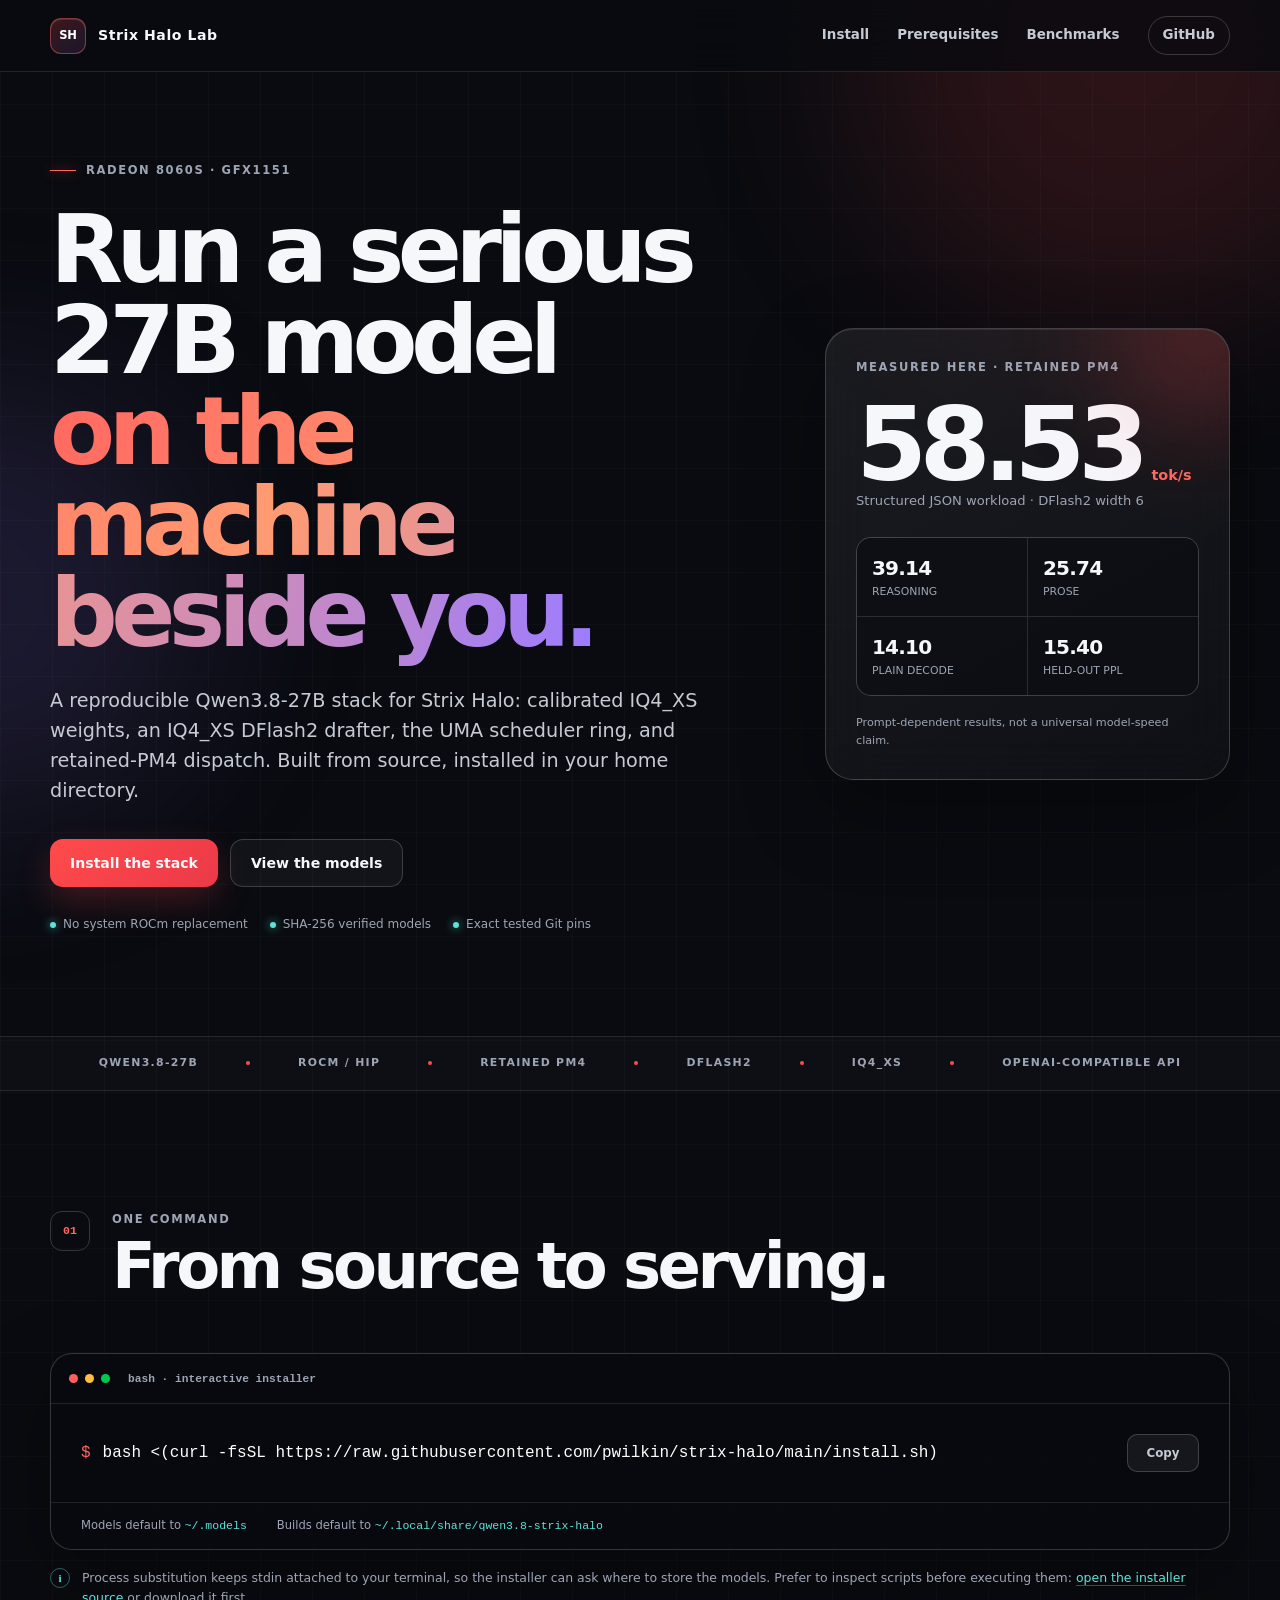
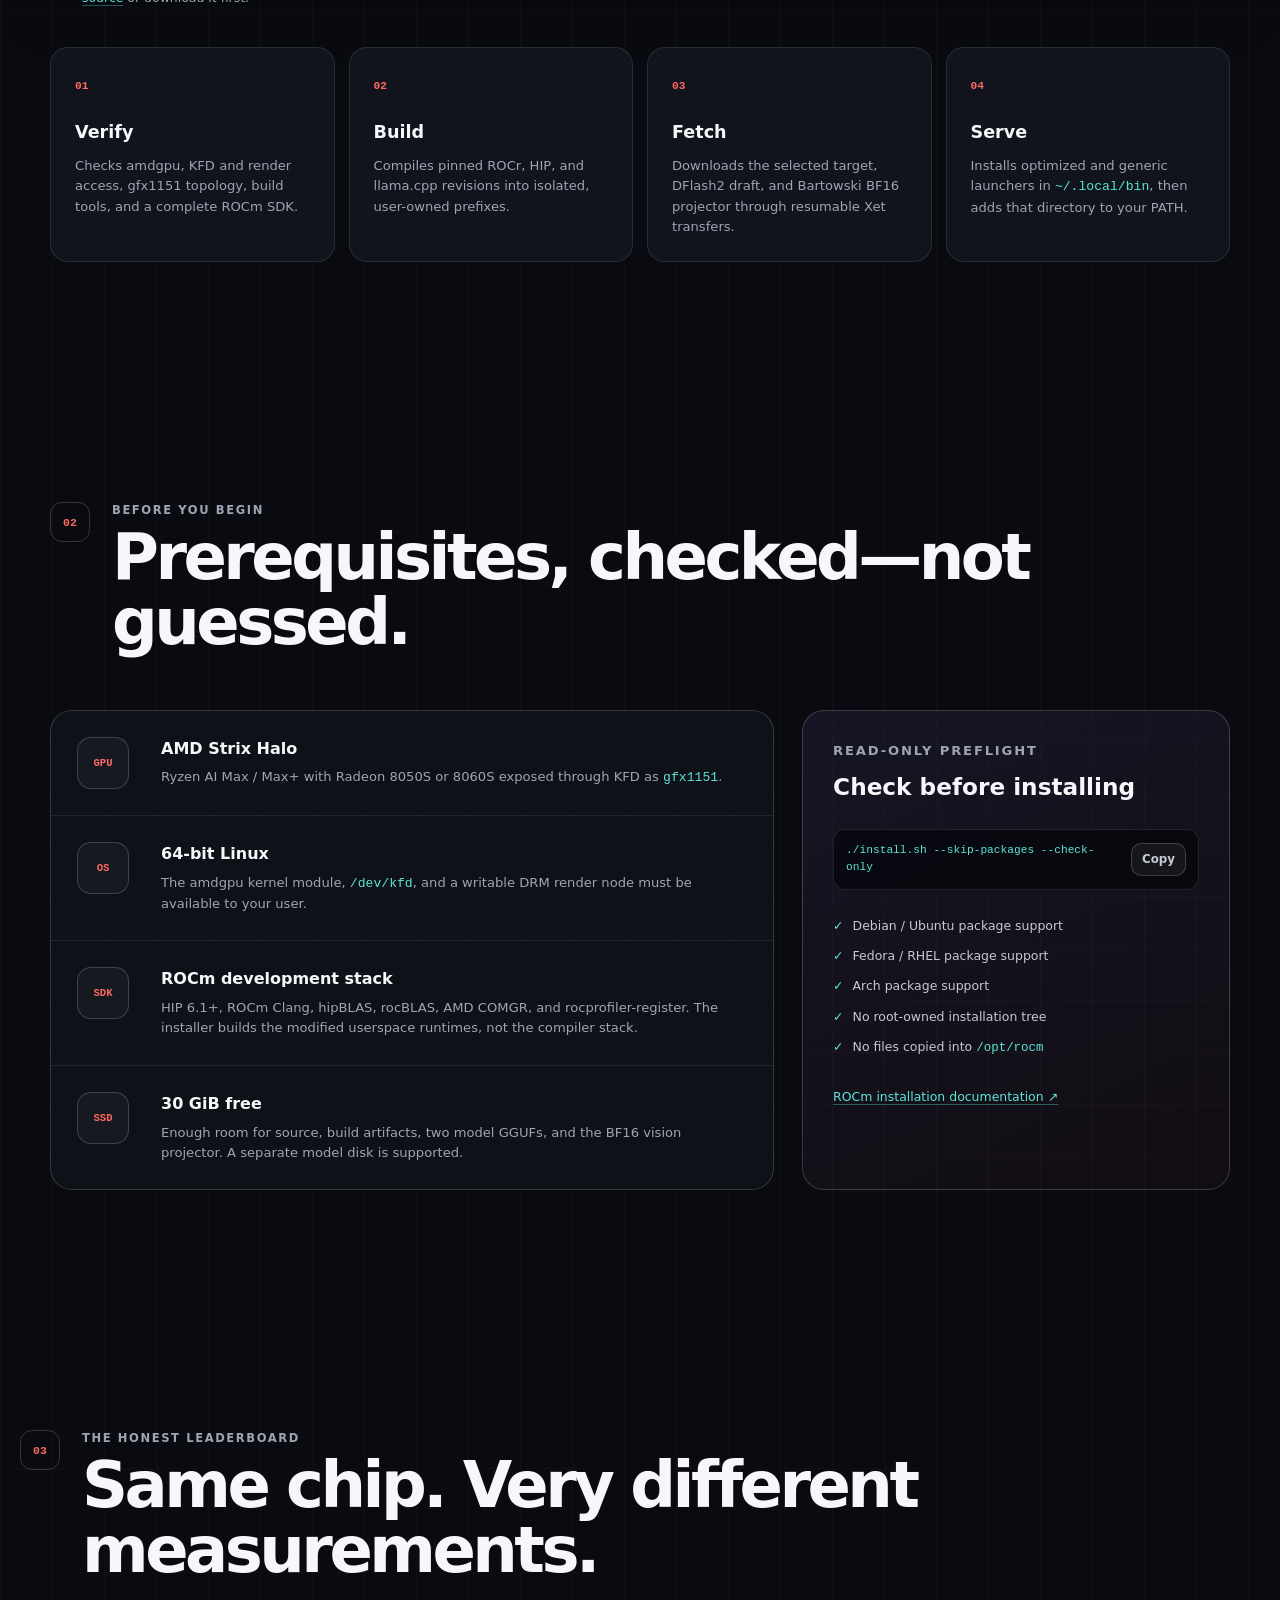
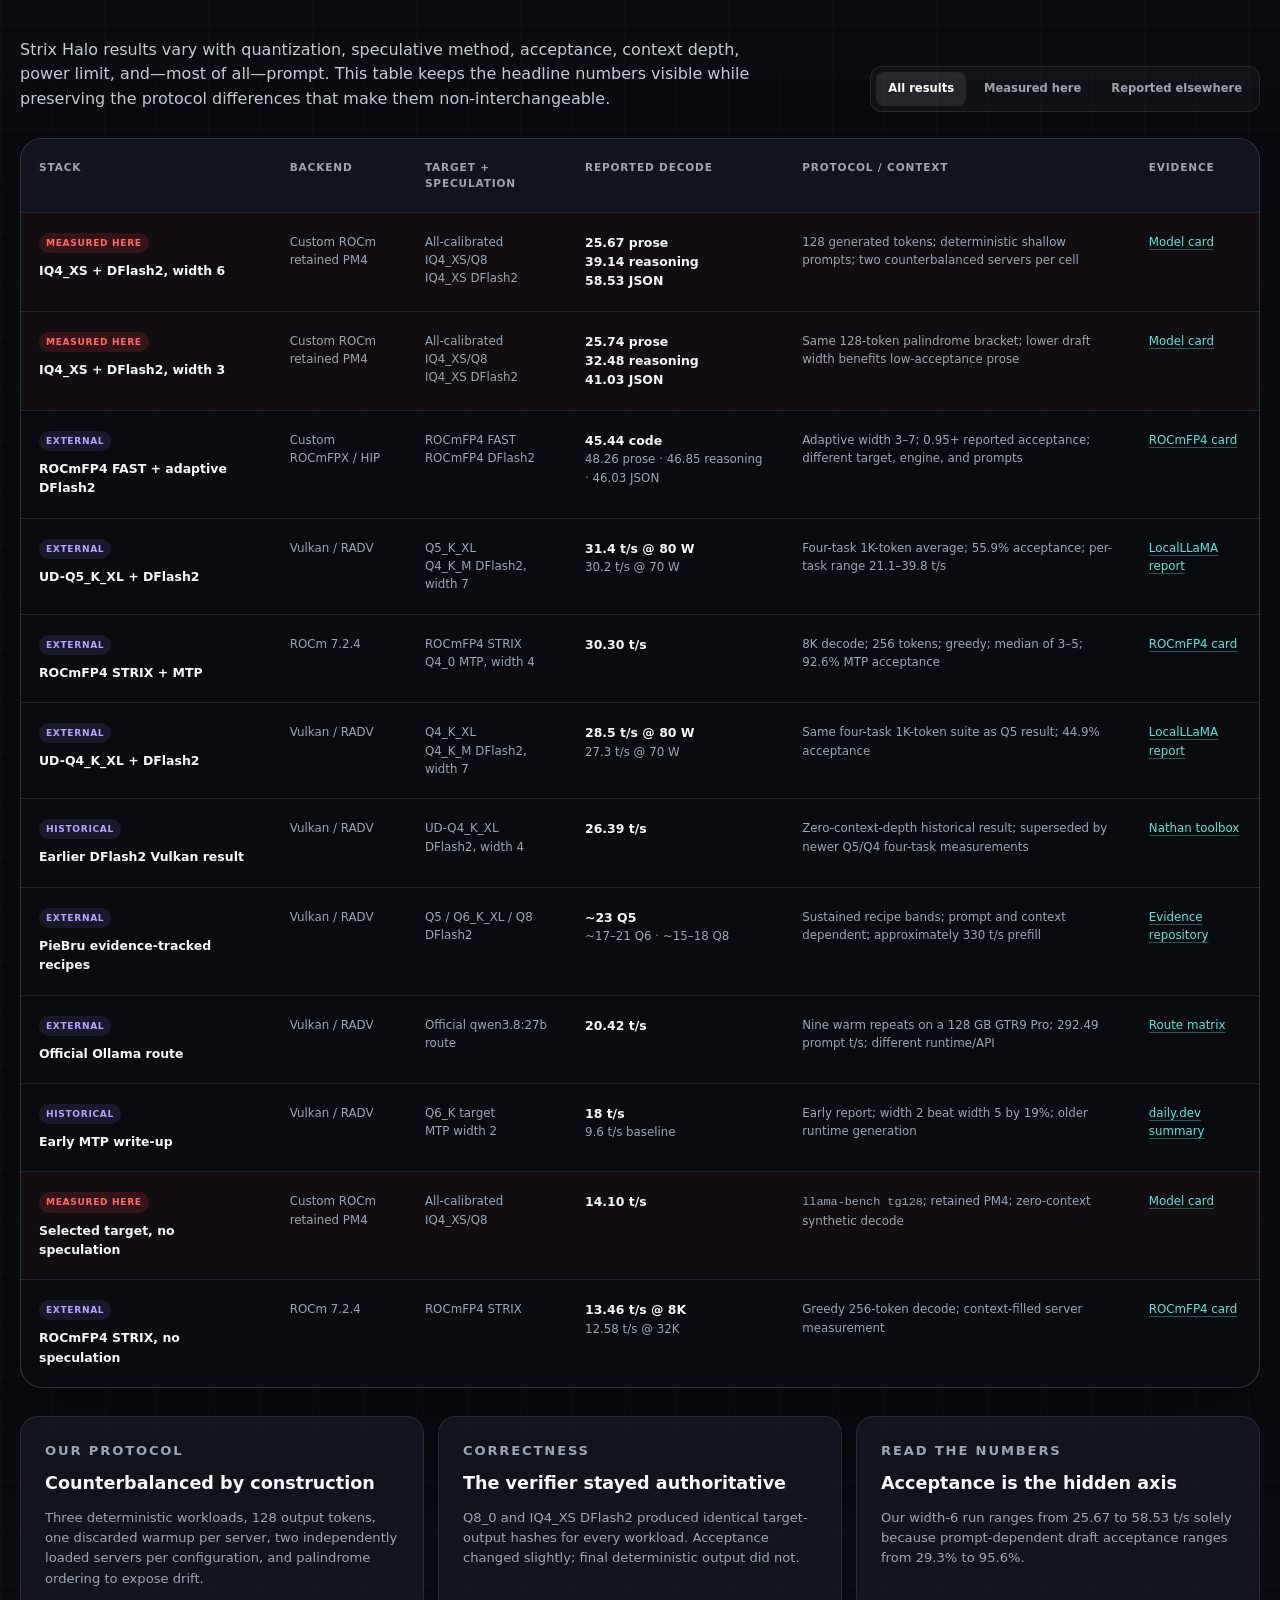
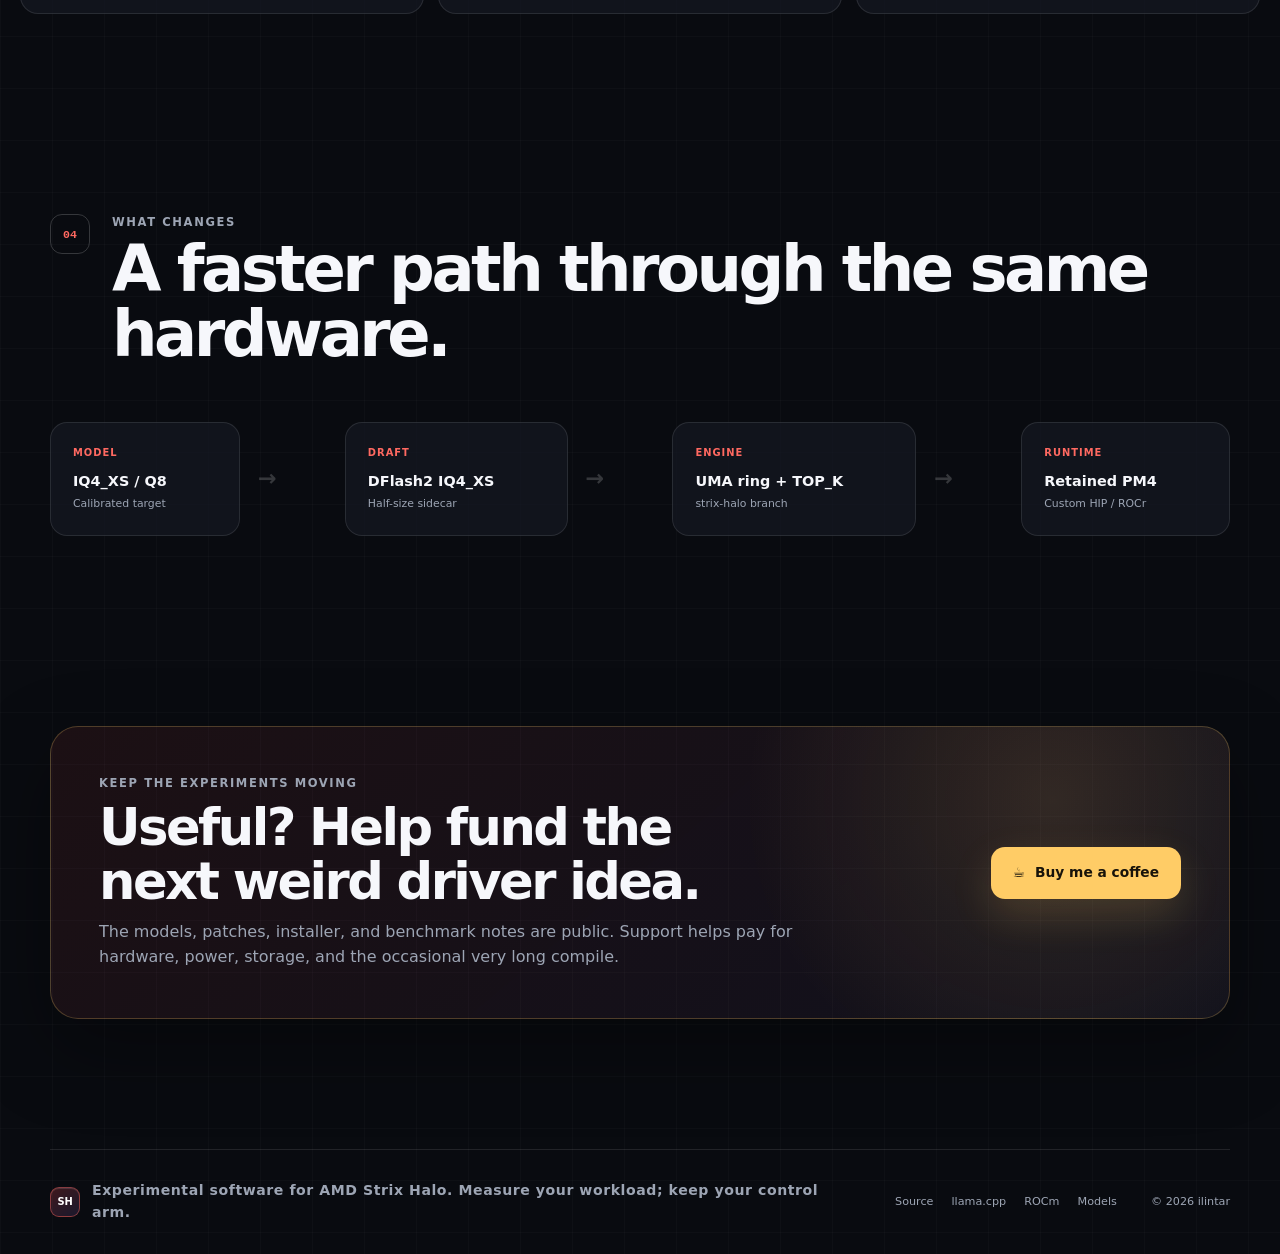
==== index.html @ 1d48c125 "feat: publish Strix Halo installer and benchmark guide Assisted-by: Codex" ====
<!doctype html>
<html lang="en">
  <head>
    <meta charset="utf-8">
    <meta name="viewport" content="width=device-width, initial-scale=1">
    <meta name="theme-color" content="#090b10">
    <meta name="description" content="A reproducible ROCm, retained-PM4, and DFlash2 setup for running Qwen3.8-27B on AMD Strix Halo.">
    <meta property="og:title" content="Strix Halo × Qwen3.8">
    <meta property="og:description" content="Build the optimized ROCm stack, download the selected GGUFs, and launch Qwen3.8-27B with DFlash2 in one command.">
    <meta property="og:type" content="website">
    <meta property="og:url" content="https://pwilkin.github.io/strix-halo/">
    <link rel="canonical" href="https://pwilkin.github.io/strix-halo/">
    <link rel="icon" href="favicon.svg" type="image/svg+xml">
    <link rel="stylesheet" href="styles.css">
    <title>Strix Halo × Qwen3.8</title>
  </head>
  <body>
    <div class="ambient ambient-one" aria-hidden="true"></div>
    <div class="ambient ambient-two" aria-hidden="true"></div>

    <header class="site-header">
      <a class="brand" href="#top" aria-label="Strix Halo home">
        <span class="brand-mark" aria-hidden="true">SH</span>
        <span>Strix Halo Lab</span>
      </a>
      <nav aria-label="Primary navigation">
        <a href="#install">Install</a>
        <a href="#requirements">Prerequisites</a>
        <a href="#benchmarks">Benchmarks</a>
        <a class="nav-github" href="https://github.com/pwilkin/strix-halo">GitHub</a>
      </nav>
    </header>

    <main id="top">
      <section class="hero section-shell">
        <div class="hero-copy reveal">
          <div class="eyebrow"><span></span> Radeon 8060S · gfx1151</div>
          <h1>Run a serious 27B model<br><em>on the machine beside you.</em></h1>
          <p class="hero-lead">
            A reproducible Qwen3.8-27B stack for Strix Halo: calibrated IQ4_XS weights,
            an IQ4_XS DFlash2 drafter, the UMA scheduler ring, and retained-PM4 dispatch.
            Built from source, installed in your home directory.
          </p>
          <div class="hero-actions">
            <a class="button button-primary" href="#install">Install the stack</a>
            <a class="button button-secondary" href="https://huggingface.co/ilintar/qwen3.8-27b-gguf-strix-halo">View the models</a>
          </div>
          <ul class="signal-list" aria-label="Project highlights">
            <li><span class="signal-dot"></span>No system ROCm replacement</li>
            <li><span class="signal-dot"></span>SHA-256 verified models</li>
            <li><span class="signal-dot"></span>Exact tested Git pins</li>
          </ul>
        </div>

        <aside class="hero-panel reveal" aria-label="Measured performance summary">
          <div class="panel-label">Measured here · retained PM4</div>
          <div class="hero-metric">
            <strong>58.53</strong>
            <span>tok/s</span>
          </div>
          <p>Structured JSON workload · DFlash2 width 6</p>
          <div class="mini-grid">
            <div><strong>39.14</strong><span>reasoning</span></div>
            <div><strong>25.74</strong><span>prose</span></div>
            <div><strong>14.10</strong><span>plain decode</span></div>
            <div><strong>15.40</strong><span>held-out PPL</span></div>
          </div>
          <p class="micro-note">Prompt-dependent results, not a universal model-speed claim.</p>
        </aside>
      </section>

      <section class="ticker" aria-label="Technology stack">
        <div>
          <span>Qwen3.8-27B</span><i></i>
          <span>ROCm / HIP</span><i></i>
          <span>Retained PM4</span><i></i>
          <span>DFlash2</span><i></i>
          <span>IQ4_XS</span><i></i>
          <span>OpenAI-compatible API</span>
        </div>
      </section>

      <section id="install" class="content-section section-shell">
        <div class="section-heading reveal">
          <span class="section-number">01</span>
          <div>
            <p class="kicker">One command</p>
            <h2>From source to serving.</h2>
          </div>
        </div>

        <div class="install-card reveal">
          <div class="terminal-bar">
            <div class="terminal-dots" aria-hidden="true"><span></span><span></span><span></span></div>
            <span>bash · interactive installer</span>
          </div>
          <div class="command-row">
            <code id="install-command">bash &lt;(curl -fsSL https://raw.githubusercontent.com/pwilkin/strix-halo/main/install.sh)</code>
            <button class="copy-button" type="button" data-copy-target="install-command">
              <span>Copy</span>
            </button>
          </div>
          <div class="command-meta">
            <span>Models default to <code>~/.models</code></span>
            <span>Builds default to <code>~/.local/share/qwen3.8-strix-halo</code></span>
          </div>
        </div>

        <div class="safety-note reveal">
          <span class="safety-icon" aria-hidden="true">i</span>
          <p>
            Process substitution keeps stdin attached to your terminal, so the installer can ask where to store the models.
            Prefer to inspect scripts before executing them: <a href="install.sh">open the installer source</a> or download it first.
          </p>
        </div>

        <div class="step-grid">
          <article class="step-card reveal">
            <span>01</span>
            <h3>Verify</h3>
            <p>Checks amdgpu, KFD and render access, gfx1151 topology, build tools, and a complete ROCm SDK.</p>
          </article>
          <article class="step-card reveal">
            <span>02</span>
            <h3>Build</h3>
            <p>Compiles pinned ROCr, HIP, and llama.cpp revisions into isolated, user-owned prefixes.</p>
          </article>
          <article class="step-card reveal">
            <span>03</span>
            <h3>Fetch</h3>
            <p>Downloads the selected target, DFlash2 draft, and Bartowski BF16 projector through resumable Xet transfers.</p>
          </article>
          <article class="step-card reveal">
            <span>04</span>
            <h3>Serve</h3>
            <p>Installs optimized and generic launchers in <code>~/.local/bin</code>, then adds that directory to your PATH.</p>
          </article>
        </div>
      </section>

      <section id="requirements" class="content-section section-shell">
        <div class="section-heading reveal">
          <span class="section-number">02</span>
          <div>
            <p class="kicker">Before you begin</p>
            <h2>Prerequisites, checked—not guessed.</h2>
          </div>
        </div>

        <div class="requirements-layout">
          <div class="requirement-list reveal">
            <article>
              <div class="requirement-icon">GPU</div>
              <div>
                <h3>AMD Strix Halo</h3>
                <p>Ryzen AI Max / Max+ with Radeon 8050S or 8060S exposed through KFD as <code>gfx1151</code>.</p>
              </div>
            </article>
            <article>
              <div class="requirement-icon">OS</div>
              <div>
                <h3>64-bit Linux</h3>
                <p>The amdgpu kernel module, <code>/dev/kfd</code>, and a writable DRM render node must be available to your user.</p>
              </div>
            </article>
            <article>
              <div class="requirement-icon">SDK</div>
              <div>
                <h3>ROCm development stack</h3>
                <p>HIP 6.1+, ROCm Clang, hipBLAS, rocBLAS, AMD COMGR, and rocprofiler-register. The installer builds the modified userspace runtimes, not the compiler stack.</p>
              </div>
            </article>
            <article>
              <div class="requirement-icon">SSD</div>
              <div>
                <h3>30 GiB free</h3>
                <p>Enough room for source, build artifacts, two model GGUFs, and the BF16 vision projector. A separate model disk is supported.</p>
              </div>
            </article>
          </div>

          <aside class="check-card reveal">
            <p class="kicker">Read-only preflight</p>
            <h3>Check before installing</h3>
            <div class="compact-command">
              <code id="check-command">./install.sh --skip-packages --check-only</code>
              <button class="copy-button small" type="button" data-copy-target="check-command"><span>Copy</span></button>
            </div>
            <ul>
              <li>Debian / Ubuntu package support</li>
              <li>Fedora / RHEL package support</li>
              <li>Arch package support</li>
              <li>No root-owned installation tree</li>
              <li>No files copied into <code>/opt/rocm</code></li>
            </ul>
            <a href="https://rocm.docs.amd.com/projects/install-on-linux/en/latest/" class="text-link">ROCm installation documentation <span>↗</span></a>
          </aside>
        </div>
      </section>

      <section id="benchmarks" class="content-section section-shell benchmark-section">
        <div class="section-heading reveal">
          <span class="section-number">03</span>
          <div>
            <p class="kicker">The honest leaderboard</p>
            <h2>Same chip. Very different measurements.</h2>
          </div>
        </div>

        <div class="benchmark-intro reveal">
          <p>
            Strix Halo results vary with quantization, speculative method, acceptance, context depth, power limit, and—most of all—prompt.
            This table keeps the headline numbers visible while preserving the protocol differences that make them non-interchangeable.
          </p>
          <div class="benchmark-filters" role="group" aria-label="Filter benchmark rows">
            <button class="filter-button active" type="button" data-filter="all">All results</button>
            <button class="filter-button" type="button" data-filter="ours">Measured here</button>
            <button class="filter-button" type="button" data-filter="reported">Reported elsewhere</button>
          </div>
        </div>

        <div class="table-wrap reveal">
          <table>
            <thead>
              <tr>
                <th>Stack</th>
                <th>Backend</th>
                <th>Target + speculation</th>
                <th>Reported decode</th>
                <th>Protocol / context</th>
                <th>Evidence</th>
              </tr>
            </thead>
            <tbody>
              <tr data-kind="ours" class="our-row">
                <td><span class="kind ours">Measured here</span><strong>IQ4_XS + DFlash2, width 6</strong></td>
                <td>Custom ROCm<br>retained PM4</td>
                <td>All-calibrated IQ4_XS/Q8<br>IQ4_XS DFlash2</td>
                <td><strong>25.67 prose</strong><br><strong>39.14 reasoning</strong><br><strong>58.53 JSON</strong></td>
                <td>128 generated tokens; deterministic shallow prompts; two counterbalanced servers per cell</td>
                <td><a href="https://huggingface.co/ilintar/qwen3.8-27b-gguf-strix-halo">Model card</a></td>
              </tr>
              <tr data-kind="ours" class="our-row">
                <td><span class="kind ours">Measured here</span><strong>IQ4_XS + DFlash2, width 3</strong></td>
                <td>Custom ROCm<br>retained PM4</td>
                <td>All-calibrated IQ4_XS/Q8<br>IQ4_XS DFlash2</td>
                <td><strong>25.74 prose</strong><br><strong>32.48 reasoning</strong><br><strong>41.03 JSON</strong></td>
                <td>Same 128-token palindrome bracket; lower draft width benefits low-acceptance prose</td>
                <td><a href="https://huggingface.co/ilintar/qwen3.8-27b-gguf-strix-halo">Model card</a></td>
              </tr>
              <tr data-kind="reported">
                <td><span class="kind reported">External</span><strong>ROCmFP4 FAST + adaptive DFlash2</strong></td>
                <td>Custom ROCmFPX / HIP</td>
                <td>ROCmFP4 FAST<br>ROCmFP4 DFlash2</td>
                <td><strong>45.44 code</strong><br>48.26 prose · 46.85 reasoning · 46.03 JSON</td>
                <td>Adaptive width 3–7; 0.95+ reported acceptance; different target, engine, and prompts</td>
                <td><a href="https://huggingface.co/kingjones777/Qwen3.8-27B-ROCmFP4-STRIX-MTP-GGUF">ROCmFP4 card</a></td>
              </tr>
              <tr data-kind="reported">
                <td><span class="kind reported">External</span><strong>UD-Q5_K_XL + DFlash2</strong></td>
                <td>Vulkan / RADV</td>
                <td>Q5_K_XL<br>Q4_K_M DFlash2, width 7</td>
                <td><strong>31.4 t/s @ 80 W</strong><br>30.2 t/s @ 70 W</td>
                <td>Four-task 1K-token average; 55.9% acceptance; per-task range 21.1–39.8 t/s</td>
                <td><a href="https://www.reddit.com/r/LocalLLaMA/comments/1vsw6nz/qwen3827b_q5_k_xl_on_strix_halo_at_31_ts_decode/">LocalLLaMA report</a></td>
              </tr>
              <tr data-kind="reported">
                <td><span class="kind reported">External</span><strong>ROCmFP4 STRIX + MTP</strong></td>
                <td>ROCm 7.2.4</td>
                <td>ROCmFP4 STRIX<br>Q4_0 MTP, width 4</td>
                <td><strong>30.30 t/s</strong></td>
                <td>8K decode; 256 tokens; greedy; median of 3–5; 92.6% MTP acceptance</td>
                <td><a href="https://huggingface.co/kingjones777/Qwen3.8-27B-ROCmFP4-STRIX-MTP-GGUF">ROCmFP4 card</a></td>
              </tr>
              <tr data-kind="reported">
                <td><span class="kind reported">External</span><strong>UD-Q4_K_XL + DFlash2</strong></td>
                <td>Vulkan / RADV</td>
                <td>Q4_K_XL<br>Q4_K_M DFlash2, width 7</td>
                <td><strong>28.5 t/s @ 80 W</strong><br>27.3 t/s @ 70 W</td>
                <td>Same four-task 1K-token suite as Q5 result; 44.9% acceptance</td>
                <td><a href="https://www.reddit.com/r/LocalLLaMA/comments/1vsw6nz/qwen3827b_q5_k_xl_on_strix_halo_at_31_ts_decode/">LocalLLaMA report</a></td>
              </tr>
              <tr data-kind="reported">
                <td><span class="kind reported">Historical</span><strong>Earlier DFlash2 Vulkan result</strong></td>
                <td>Vulkan / RADV</td>
                <td>UD-Q4_K_XL<br>DFlash2, width 4</td>
                <td><strong>26.39 t/s</strong></td>
                <td>Zero-context-depth historical result; superseded by newer Q5/Q4 four-task measurements</td>
                <td><a href="https://github.com/Nathanw1014/strix-halo-llamacpp">Nathan toolbox</a></td>
              </tr>
              <tr data-kind="reported">
                <td><span class="kind reported">External</span><strong>PieBru evidence-tracked recipes</strong></td>
                <td>Vulkan / RADV</td>
                <td>Q5 / Q6_K_XL / Q8<br>DFlash2</td>
                <td><strong>~23 Q5</strong><br>~17–21 Q6 · ~15–18 Q8</td>
                <td>Sustained recipe bands; prompt and context dependent; approximately 330 t/s prefill</td>
                <td><a href="https://github.com/PieBru/Qwen-3.8-27B_Strix-Halo_gfx1151">Evidence repository</a></td>
              </tr>
              <tr data-kind="reported">
                <td><span class="kind reported">External</span><strong>Official Ollama route</strong></td>
                <td>Vulkan / RADV</td>
                <td>Official qwen3.8:27b route</td>
                <td><strong>20.42 t/s</strong></td>
                <td>Nine warm repeats on a 128 GB GTR9 Pro; 292.49 prompt t/s; different runtime/API</td>
                <td><a href="https://github.com/hogeheer499-commits/strix-halo-guide/blob/main/QWEN38_STRIX_HALO.md">Route matrix</a></td>
              </tr>
              <tr data-kind="reported">
                <td><span class="kind reported">Historical</span><strong>Early MTP write-up</strong></td>
                <td>Vulkan / RADV</td>
                <td>Q6_K target<br>MTP width 2</td>
                <td><strong>18 t/s</strong><br>9.6 t/s baseline</td>
                <td>Early report; width 2 beat width 5 by 19%; older runtime generation</td>
                <td><a href="https://daily.dev/posts/jodyebgl9">daily.dev summary</a></td>
              </tr>
              <tr data-kind="ours" class="our-row">
                <td><span class="kind ours">Measured here</span><strong>Selected target, no speculation</strong></td>
                <td>Custom ROCm<br>retained PM4</td>
                <td>All-calibrated IQ4_XS/Q8</td>
                <td><strong>14.10 t/s</strong></td>
                <td><code>llama-bench tg128</code>; retained PM4; zero-context synthetic decode</td>
                <td><a href="https://huggingface.co/ilintar/qwen3.8-27b-gguf-strix-halo">Model card</a></td>
              </tr>
              <tr data-kind="reported">
                <td><span class="kind reported">External</span><strong>ROCmFP4 STRIX, no speculation</strong></td>
                <td>ROCm 7.2.4</td>
                <td>ROCmFP4 STRIX</td>
                <td><strong>13.46 t/s @ 8K</strong><br>12.58 t/s @ 32K</td>
                <td>Greedy 256-token decode; context-filled server measurement</td>
                <td><a href="https://huggingface.co/kingjones777/Qwen3.8-27B-ROCmFP4-STRIX-MTP-GGUF">ROCmFP4 card</a></td>
              </tr>
            </tbody>
          </table>
        </div>

        <div class="method-grid">
          <article class="method-card reveal">
            <p class="kicker">Our protocol</p>
            <h3>Counterbalanced by construction</h3>
            <p>Three deterministic workloads, 128 output tokens, one discarded warmup per server, two independently loaded servers per configuration, and palindrome ordering to expose drift.</p>
          </article>
          <article class="method-card reveal">
            <p class="kicker">Correctness</p>
            <h3>The verifier stayed authoritative</h3>
            <p>Q8_0 and IQ4_XS DFlash2 produced identical target-output hashes for every workload. Acceptance changed slightly; final deterministic output did not.</p>
          </article>
          <article class="method-card reveal">
            <p class="kicker">Read the numbers</p>
            <h3>Acceptance is the hidden axis</h3>
            <p>Our width-6 run ranges from 25.67 to 58.53 t/s solely because prompt-dependent draft acceptance ranges from 29.3% to 95.6%.</p>
          </article>
        </div>
      </section>

      <section class="content-section section-shell architecture-section">
        <div class="section-heading reveal">
          <span class="section-number">04</span>
          <div>
            <p class="kicker">What changes</p>
            <h2>A faster path through the same hardware.</h2>
          </div>
        </div>
        <div class="architecture-flow reveal" aria-label="Runtime architecture">
          <div><small>Model</small><strong>IQ4_XS / Q8</strong><span>Calibrated target</span></div>
          <b aria-hidden="true">→</b>
          <div><small>Draft</small><strong>DFlash2 IQ4_XS</strong><span>Half-size sidecar</span></div>
          <b aria-hidden="true">→</b>
          <div><small>Engine</small><strong>UMA ring + TOP_K</strong><span>strix-halo branch</span></div>
          <b aria-hidden="true">→</b>
          <div><small>Runtime</small><strong>Retained PM4</strong><span>Custom HIP / ROCr</span></div>
        </div>
      </section>

      <section class="support-section section-shell reveal">
        <div>
          <p class="kicker">Keep the experiments moving</p>
          <h2>Useful? Help fund the next weird driver idea.</h2>
          <p>The models, patches, installer, and benchmark notes are public. Support helps pay for hardware, power, storage, and the occasional very long compile.</p>
        </div>
        <a class="coffee-button" href="https://buymeacoffee.com/ilintar" rel="me noopener">
          <span aria-hidden="true">☕</span>
          Buy me a coffee
        </a>
      </section>
    </main>

    <footer class="site-footer section-shell">
      <div>
        <span class="brand-mark small" aria-hidden="true">SH</span>
        <p>Experimental software for AMD Strix Halo. Measure your workload; keep your control arm.</p>
      </div>
      <div class="footer-links">
        <a href="https://github.com/pwilkin/strix-halo">Source</a>
        <a href="https://github.com/pwilkin/llama.cpp/tree/strix-halo">llama.cpp</a>
        <a href="https://github.com/pwilkin/rocm-systems/tree/ilintar-experiments">ROCm</a>
        <a href="https://huggingface.co/ilintar/qwen3.8-27b-gguf-strix-halo">Models</a>
      </div>
      <p>© <span id="year">2026</span> ilintar</p>
    </footer>

    <div class="toast" role="status" aria-live="polite">Copied to clipboard</div>
    <script src="script.js"></script>
  </body>
</html>
---- styles.css ----
:root {
  color-scheme: dark;
  --bg: #090b10;
  --bg-soft: #0e1118;
  --panel: rgba(20, 24, 34, 0.76);
  --panel-solid: #141822;
  --line: rgba(255, 255, 255, 0.1);
  --line-strong: rgba(255, 255, 255, 0.18);
  --text: #f6f7fb;
  --muted: #9da5b4;
  --muted-strong: #c5cad3;
  --red: #ff4b4b;
  --red-bright: #ff6961;
  --violet: #9c7cff;
  --cyan: #5de4d7;
  --gold: #ffcc66;
  --shadow: 0 30px 80px rgba(0, 0, 0, 0.34);
  --radius: 22px;
  --shell: min(1180px, calc(100vw - 40px));
}

* {
  box-sizing: border-box;
}

html {
  scroll-behavior: smooth;
  scroll-padding-top: 92px;
}

body {
  margin: 0;
  overflow-x: hidden;
  background:
    linear-gradient(rgba(255, 255, 255, 0.018) 1px, transparent 1px),
    linear-gradient(90deg, rgba(255, 255, 255, 0.018) 1px, transparent 1px),
    var(--bg);
  background-size: 52px 52px;
  color: var(--text);
  font-family: Inter, ui-sans-serif, system-ui, -apple-system, BlinkMacSystemFont, "Segoe UI", sans-serif;
  line-height: 1.55;
  -webkit-font-smoothing: antialiased;
}

a {
  color: inherit;
  text-decoration: none;
}

button,
input {
  font: inherit;
}

code {
  font-family: "SFMono-Regular", Consolas, "Liberation Mono", monospace;
}

.ambient {
  position: fixed;
  z-index: -1;
  border-radius: 50%;
  filter: blur(100px);
  opacity: 0.14;
  pointer-events: none;
}

.ambient-one {
  width: 540px;
  height: 540px;
  top: -220px;
  right: -120px;
  background: var(--red);
}

.ambient-two {
  width: 440px;
  height: 440px;
  top: 42vh;
  left: -240px;
  background: var(--violet);
}

.section-shell {
  width: var(--shell);
  margin-inline: auto;
}

.site-header {
  position: sticky;
  z-index: 20;
  top: 0;
  display: flex;
  align-items: center;
  justify-content: space-between;
  width: 100%;
  min-height: 72px;
  padding: 12px max(20px, calc((100vw - 1180px) / 2));
  border-bottom: 1px solid var(--line);
  background: rgba(9, 11, 16, 0.8);
  backdrop-filter: blur(18px);
}

.brand,
.site-footer > div:first-child {
  display: flex;
  align-items: center;
  gap: 12px;
  font-size: 0.88rem;
  font-weight: 760;
  letter-spacing: 0.04em;
}

.brand-mark {
  display: grid;
  width: 36px;
  height: 36px;
  place-items: center;
  border: 1px solid rgba(255, 105, 97, 0.45);
  border-radius: 11px;
  background: linear-gradient(145deg, rgba(255, 75, 75, 0.22), rgba(156, 124, 255, 0.12));
  color: #fff;
  font-size: 0.72rem;
  letter-spacing: -0.02em;
  box-shadow: inset 0 1px rgba(255, 255, 255, 0.12);
}

.brand-mark.small {
  width: 30px;
  height: 30px;
  border-radius: 9px;
  font-size: 0.62rem;
}

nav {
  display: flex;
  align-items: center;
  gap: 28px;
  color: var(--muted-strong);
  font-size: 0.84rem;
  font-weight: 650;
}

nav a {
  transition: color 160ms ease;
}

nav a:hover {
  color: #fff;
}

.nav-github {
  padding: 8px 14px;
  border: 1px solid var(--line-strong);
  border-radius: 999px;
}

.hero {
  display: grid;
  grid-template-columns: minmax(0, 1.25fr) minmax(320px, 0.75fr);
  gap: clamp(44px, 8vw, 100px);
  align-items: center;
  min-height: calc(100svh - 72px);
  padding-block: 90px;
}

.eyebrow,
.kicker,
.panel-label {
  margin: 0;
  color: var(--muted);
  font-size: 0.72rem;
  font-weight: 780;
  letter-spacing: 0.14em;
  text-transform: uppercase;
}

.eyebrow {
  display: flex;
  align-items: center;
  gap: 10px;
}

.eyebrow span {
  width: 26px;
  height: 1px;
  background: var(--red-bright);
  box-shadow: 0 0 12px var(--red);
}

h1,
h2,
h3,
p {
  margin-top: 0;
}

h1 {
  max-width: 820px;
  margin-block: 24px 28px;
  font-size: clamp(3rem, 7.4vw, 6.7rem);
  font-weight: 760;
  letter-spacing: -0.07em;
  line-height: 0.96;
}

h1 em {
  background: linear-gradient(100deg, var(--red-bright), #ff9b72 42%, var(--violet));
  background-clip: text;
  color: transparent;
  font-style: normal;
}

.hero-lead {
  max-width: 720px;
  color: var(--muted-strong);
  font-size: clamp(1rem, 1.8vw, 1.2rem);
}

.hero-actions {
  display: flex;
  flex-wrap: wrap;
  gap: 12px;
  margin-block: 34px 28px;
}

.button {
  display: inline-flex;
  align-items: center;
  justify-content: center;
  min-height: 48px;
  padding: 0 20px;
  border-radius: 13px;
  font-size: 0.88rem;
  font-weight: 760;
  transition: transform 160ms ease, border-color 160ms ease, background 160ms ease;
}

.button:hover,
.coffee-button:hover {
  transform: translateY(-2px);
}

.button-primary {
  background: linear-gradient(135deg, var(--red), #eb3948);
  box-shadow: 0 14px 34px rgba(255, 75, 75, 0.22);
}

.button-secondary {
  border: 1px solid var(--line-strong);
  background: rgba(255, 255, 255, 0.04);
}

.signal-list {
  display: flex;
  flex-wrap: wrap;
  gap: 12px 22px;
  padding: 0;
  color: var(--muted);
  font-size: 0.75rem;
  list-style: none;
}

.signal-list li {
  display: flex;
  align-items: center;
  gap: 7px;
}

.signal-dot {
  width: 6px;
  height: 6px;
  border-radius: 50%;
  background: var(--cyan);
  box-shadow: 0 0 10px rgba(93, 228, 215, 0.8);
}

.hero-panel {
  position: relative;
  overflow: hidden;
  padding: 30px;
  border: 1px solid var(--line-strong);
  border-radius: 28px;
  background: linear-gradient(150deg, rgba(255, 255, 255, 0.07), rgba(255, 255, 255, 0.025));
  box-shadow: var(--shadow), inset 0 1px rgba(255, 255, 255, 0.09);
  backdrop-filter: blur(24px);
}

.hero-panel::before {
  position: absolute;
  width: 170px;
  height: 170px;
  top: -70px;
  right: -60px;
  border-radius: 50%;
  background: var(--red);
  content: "";
  filter: blur(60px);
  opacity: 0.25;
}

.hero-metric {
  display: flex;
  align-items: baseline;
  gap: 10px;
  margin-top: 22px;
}

.hero-metric strong {
  font-size: clamp(4.2rem, 8vw, 6.4rem);
  font-weight: 770;
  letter-spacing: -0.075em;
  line-height: 0.9;
}

.hero-metric span {
  color: var(--red-bright);
  font-size: 0.9rem;
  font-weight: 800;
}

.hero-panel > p {
  color: var(--muted);
  font-size: 0.82rem;
}

.mini-grid {
  display: grid;
  grid-template-columns: 1fr 1fr;
  gap: 1px;
  overflow: hidden;
  margin-block: 26px 18px;
  border: 1px solid var(--line);
  border-radius: 15px;
  background: var(--line);
}

.mini-grid div {
  display: flex;
  flex-direction: column;
  padding: 15px;
  background: rgba(8, 10, 15, 0.84);
}

.mini-grid strong {
  font-size: 1.25rem;
  letter-spacing: -0.04em;
}

.mini-grid span {
  color: var(--muted);
  font-size: 0.68rem;
  text-transform: uppercase;
}

.micro-note {
  margin-bottom: 0;
  font-size: 0.7rem !important;
}

.ticker {
  overflow: hidden;
  border-block: 1px solid var(--line);
  background: rgba(255, 255, 255, 0.02);
}

.ticker > div {
  display: flex;
  align-items: center;
  justify-content: center;
  gap: clamp(18px, 4vw, 48px);
  min-width: max-content;
  padding: 18px 22px;
  color: var(--muted);
  font-size: 0.68rem;
  font-weight: 780;
  letter-spacing: 0.12em;
  text-transform: uppercase;
}

.ticker i {
  width: 4px;
  height: 4px;
  border-radius: 50%;
  background: var(--red);
}

.content-section {
  padding-block: 120px;
}

.section-heading {
  display: flex;
  gap: 22px;
  align-items: flex-start;
  margin-bottom: 54px;
}

.section-number {
  display: grid;
  width: 40px;
  height: 40px;
  flex: 0 0 auto;
  place-items: center;
  border: 1px solid var(--line-strong);
  border-radius: 12px;
  color: var(--red-bright);
  font: 700 0.72rem "SFMono-Regular", Consolas, monospace;
}

.section-heading h2 {
  margin: 5px 0 0;
  font-size: clamp(2.2rem, 5vw, 4.2rem);
  letter-spacing: -0.055em;
  line-height: 1.02;
}

.install-card {
  overflow: hidden;
  border: 1px solid var(--line-strong);
  border-radius: var(--radius);
  background: rgba(8, 10, 15, 0.88);
  box-shadow: var(--shadow);
}

.terminal-bar {
  display: flex;
  align-items: center;
  gap: 18px;
  min-height: 50px;
  padding: 0 18px;
  border-bottom: 1px solid var(--line);
  color: var(--muted);
  font: 600 0.7rem "SFMono-Regular", Consolas, monospace;
}

.terminal-dots {
  display: flex;
  gap: 7px;
}

.terminal-dots span {
  width: 9px;
  height: 9px;
  border-radius: 50%;
  background: #3b3f49;
}

.terminal-dots span:first-child { background: #ff605c; }
.terminal-dots span:nth-child(2) { background: #ffbd44; }
.terminal-dots span:last-child { background: #00ca4e; }

.command-row,
.compact-command {
  display: flex;
  align-items: center;
  gap: 16px;
}

.command-row {
  padding: 30px;
}

.command-row code {
  min-width: 0;
  flex: 1;
  overflow-wrap: anywhere;
  color: #fff;
  font-size: clamp(0.8rem, 1.5vw, 1rem);
}

.command-row code::before {
  margin-right: 12px;
  color: var(--red-bright);
  content: "$";
}

.copy-button {
  min-width: 72px;
  padding: 9px 14px;
  border: 1px solid var(--line-strong);
  border-radius: 10px;
  background: rgba(255, 255, 255, 0.06);
  color: var(--muted-strong);
  cursor: pointer;
  font-size: 0.74rem;
  font-weight: 750;
  transition: background 160ms ease, color 160ms ease;
}

.copy-button:hover {
  background: rgba(255, 255, 255, 0.11);
  color: #fff;
}

.copy-button.small {
  min-width: auto;
  padding: 6px 10px;
}

.command-meta {
  display: flex;
  flex-wrap: wrap;
  gap: 12px 30px;
  padding: 14px 30px;
  border-top: 1px solid var(--line);
  color: var(--muted);
  font-size: 0.72rem;
}

.command-meta code,
.safety-note code,
.step-card code,
.requirement-list code,
.check-card code {
  color: var(--cyan);
}

.safety-note {
  display: flex;
  gap: 12px;
  align-items: flex-start;
  margin: 18px 0 40px;
  color: var(--muted);
  font-size: 0.78rem;
}

.safety-note p {
  margin: 0;
}

.safety-note a,
.text-link,
table a {
  color: var(--cyan);
  text-decoration: underline;
  text-decoration-color: rgba(93, 228, 215, 0.35);
  text-underline-offset: 3px;
}

.safety-icon {
  display: grid;
  width: 20px;
  height: 20px;
  flex: 0 0 auto;
  place-items: center;
  border: 1px solid rgba(93, 228, 215, 0.4);
  border-radius: 50%;
  color: var(--cyan);
  font: 700 0.7rem Georgia, serif;
}

.step-grid {
  display: grid;
  grid-template-columns: repeat(4, 1fr);
  gap: 14px;
}

.step-card,
.method-card {
  padding: 24px;
  border: 1px solid var(--line);
  border-radius: 18px;
  background: var(--panel);
}

.step-card > span {
  color: var(--red-bright);
  font: 700 0.7rem "SFMono-Regular", Consolas, monospace;
}

.step-card h3,
.method-card h3,
.check-card h3 {
  margin: 22px 0 10px;
  font-size: 1.1rem;
}

.step-card p,
.method-card p,
.check-card p {
  margin-bottom: 0;
  color: var(--muted);
  font-size: 0.82rem;
}

.requirements-layout {
  display: grid;
  grid-template-columns: minmax(0, 1.1fr) minmax(310px, 0.65fr);
  gap: 28px;
}

.requirement-list {
  display: grid;
  gap: 1px;
  overflow: hidden;
  border: 1px solid var(--line);
  border-radius: var(--radius);
  background: var(--line);
}

.requirement-list article {
  display: grid;
  grid-template-columns: 64px 1fr;
  gap: 20px;
  align-items: start;
  padding: 26px;
  background: var(--bg-soft);
}

.requirement-list h3 {
  margin-bottom: 6px;
  font-size: 1rem;
}

.requirement-list p {
  margin-bottom: 0;
  color: var(--muted);
  font-size: 0.82rem;
}

.requirement-icon {
  display: grid;
  width: 52px;
  height: 52px;
  place-items: center;
  border: 1px solid var(--line-strong);
  border-radius: 14px;
  background: rgba(255, 255, 255, 0.035);
  color: var(--red-bright);
  font: 760 0.66rem "SFMono-Regular", Consolas, monospace;
}

.check-card {
  align-self: stretch;
  padding: 30px;
  border: 1px solid var(--line-strong);
  border-radius: var(--radius);
  background: linear-gradient(155deg, rgba(156, 124, 255, 0.09), rgba(255, 75, 75, 0.04));
}

.check-card h3 {
  margin-top: 8px;
  font-size: 1.45rem;
}

.compact-command {
  margin-block: 24px;
  padding: 12px;
  border: 1px solid var(--line);
  border-radius: 12px;
  background: rgba(5, 7, 11, 0.7);
}

.compact-command code {
  min-width: 0;
  flex: 1;
  overflow-wrap: anywhere;
  font-size: 0.7rem;
}

.check-card ul {
  display: grid;
  gap: 11px;
  padding: 0;
  margin: 26px 0;
  color: var(--muted-strong);
  font-size: 0.78rem;
  list-style: none;
}

.check-card li::before {
  margin-right: 9px;
  color: var(--cyan);
  content: "✓";
}

.text-link {
  font-size: 0.78rem;
}

.benchmark-section {
  width: min(1380px, calc(100vw - 40px));
}

.benchmark-intro {
  display: flex;
  gap: 30px;
  align-items: flex-end;
  justify-content: space-between;
  margin-bottom: 26px;
}

.benchmark-intro > p {
  max-width: 760px;
  margin-bottom: 0;
  color: var(--muted-strong);
}

.benchmark-filters {
  display: flex;
  flex: 0 0 auto;
  gap: 6px;
  padding: 5px;
  border: 1px solid var(--line);
  border-radius: 12px;
  background: rgba(255, 255, 255, 0.03);
}

.filter-button {
  padding: 8px 12px;
  border: 0;
  border-radius: 8px;
  background: transparent;
  color: var(--muted);
  cursor: pointer;
  font-size: 0.72rem;
  font-weight: 720;
}

.filter-button.active {
  background: rgba(255, 255, 255, 0.09);
  color: #fff;
}

.table-wrap {
  overflow-x: auto;
  border: 1px solid var(--line-strong);
  border-radius: var(--radius);
  background: rgba(10, 12, 17, 0.88);
  box-shadow: var(--shadow);
}

table {
  width: 100%;
  min-width: 1080px;
  border-collapse: collapse;
  font-size: 0.74rem;
}

th,
td {
  padding: 20px 18px;
  border-bottom: 1px solid var(--line);
  text-align: left;
  vertical-align: top;
}

th {
  position: sticky;
  top: 0;
  background: #11141c;
  color: var(--muted);
  font-size: 0.66rem;
  font-weight: 760;
  letter-spacing: 0.08em;
  text-transform: uppercase;
}

td {
  color: var(--muted);
}

td strong {
  color: var(--text);
  font-size: 0.78rem;
}

td:first-child {
  min-width: 220px;
}

td:nth-child(4) {
  min-width: 150px;
}

tbody tr:last-child td {
  border-bottom: 0;
}

tbody tr {
  transition: background 140ms ease, opacity 140ms ease;
}

tbody tr:hover {
  background: rgba(255, 255, 255, 0.025);
}

.our-row {
  background: rgba(255, 75, 75, 0.035);
}

.kind {
  display: block;
  width: fit-content;
  margin-bottom: 8px;
  padding: 3px 7px;
  border-radius: 999px;
  font-size: 0.57rem;
  font-weight: 820;
  letter-spacing: 0.07em;
  text-transform: uppercase;
}

.kind.ours {
  background: rgba(255, 75, 75, 0.14);
  color: var(--red-bright);
}

.kind.reported {
  background: rgba(156, 124, 255, 0.12);
  color: #b6a3ff;
}

tr.filtered-out {
  display: none;
}

.method-grid {
  display: grid;
  grid-template-columns: repeat(3, 1fr);
  gap: 14px;
  margin-top: 28px;
}

.method-card h3 {
  margin-top: 9px;
}

.architecture-section {
  padding-top: 80px;
}

.architecture-flow {
  display: grid;
  grid-template-columns: repeat(7, auto);
  gap: 18px;
  align-items: center;
}

.architecture-flow > div {
  display: flex;
  flex-direction: column;
  min-width: 0;
  padding: 22px;
  border: 1px solid var(--line);
  border-radius: 17px;
  background: var(--panel);
}

.architecture-flow small {
  color: var(--red-bright);
  font-size: 0.62rem;
  font-weight: 800;
  letter-spacing: 0.1em;
  text-transform: uppercase;
}

.architecture-flow strong {
  margin-block: 10px 4px;
  font-size: 0.9rem;
}

.architecture-flow span {
  color: var(--muted);
  font-size: 0.68rem;
}

.architecture-flow b {
  color: var(--line-strong);
  font-size: 1.4rem;
}

.support-section {
  display: flex;
  align-items: center;
  justify-content: space-between;
  gap: 60px;
  margin-block: 70px 130px;
  padding: 48px;
  border: 1px solid rgba(255, 204, 102, 0.24);
  border-radius: 28px;
  background:
    radial-gradient(circle at 85% 25%, rgba(255, 204, 102, 0.13), transparent 30%),
    linear-gradient(140deg, rgba(255, 75, 75, 0.08), rgba(156, 124, 255, 0.05));
  box-shadow: var(--shadow);
}

.support-section h2 {
  max-width: 700px;
  margin: 8px 0 12px;
  font-size: clamp(2rem, 4vw, 3.4rem);
  letter-spacing: -0.05em;
  line-height: 1.05;
}

.support-section p:not(.kicker) {
  max-width: 700px;
  margin-bottom: 0;
  color: var(--muted);
}

.coffee-button {
  display: inline-flex;
  flex: 0 0 auto;
  gap: 10px;
  align-items: center;
  min-height: 52px;
  padding: 0 22px;
  border-radius: 14px;
  background: var(--gold);
  color: #18130a;
  font-size: 0.86rem;
  font-weight: 820;
  box-shadow: 0 16px 40px rgba(255, 204, 102, 0.16);
  transition: transform 160ms ease;
}

.site-footer {
  display: grid;
  grid-template-columns: 1fr auto auto;
  gap: 34px;
  align-items: center;
  padding-block: 30px;
  border-top: 1px solid var(--line);
  color: var(--muted);
  font-size: 0.7rem;
}

.site-footer p {
  margin: 0;
}

.footer-links {
  display: flex;
  gap: 18px;
}

.footer-links a:hover {
  color: #fff;
}

.toast {
  position: fixed;
  z-index: 40;
  right: 24px;
  bottom: 24px;
  padding: 11px 16px;
  border: 1px solid var(--line-strong);
  border-radius: 11px;
  background: #1a1e28;
  box-shadow: var(--shadow);
  font-size: 0.76rem;
  font-weight: 700;
  opacity: 0;
  pointer-events: none;
  transform: translateY(10px);
  transition: opacity 180ms ease, transform 180ms ease;
}

.toast.visible {
  opacity: 1;
  transform: translateY(0);
}

.reveal {
  opacity: 0;
  transform: translateY(18px);
  transition: opacity 550ms ease, transform 550ms ease;
}

.reveal.visible {
  opacity: 1;
  transform: translateY(0);
}

@media (max-width: 980px) {
  nav a:not(.nav-github) {
    display: none;
  }

  .hero {
    grid-template-columns: 1fr;
    min-height: auto;
    padding-block: 100px 80px;
  }

  .hero-panel {
    max-width: 620px;
  }

  .step-grid,
  .method-grid {
    grid-template-columns: 1fr 1fr;
  }

  .requirements-layout {
    grid-template-columns: 1fr;
  }

  .architecture-flow {
    grid-template-columns: 1fr;
  }

  .architecture-flow b {
    justify-self: center;
    transform: rotate(90deg);
  }

  .support-section {
    align-items: flex-start;
    flex-direction: column;
  }
}

@media (max-width: 680px) {
  :root {
    --shell: min(100% - 28px, 1180px);
  }

  .site-header {
    padding-inline: 14px;
  }

  .brand > span:last-child {
    display: none;
  }

  .hero {
    padding-top: 76px;
  }

  h1 {
    font-size: clamp(3.2rem, 16vw, 5rem);
  }

  .content-section {
    padding-block: 84px;
  }

  .section-heading {
    gap: 14px;
  }

  .step-grid,
  .method-grid {
    grid-template-columns: 1fr;
  }

  .command-row {
    align-items: flex-start;
    flex-direction: column;
    padding: 22px;
  }

  .command-meta {
    padding-inline: 22px;
  }

  .benchmark-intro {
    align-items: flex-start;
    flex-direction: column;
  }

  .benchmark-filters {
    max-width: 100%;
    overflow-x: auto;
  }

  .support-section {
    margin-bottom: 84px;
    padding: 30px;
  }

  .site-footer {
    grid-template-columns: 1fr;
  }

  .footer-links {
    flex-wrap: wrap;
  }
}

@media (prefers-reduced-motion: reduce) {
  html {
    scroll-behavior: auto;
  }

  *,
  *::before,
  *::after {
    scroll-behavior: auto !important;
    transition-duration: 0.01ms !important;
  }

  .reveal {
    opacity: 1;
    transform: none;
  }
}
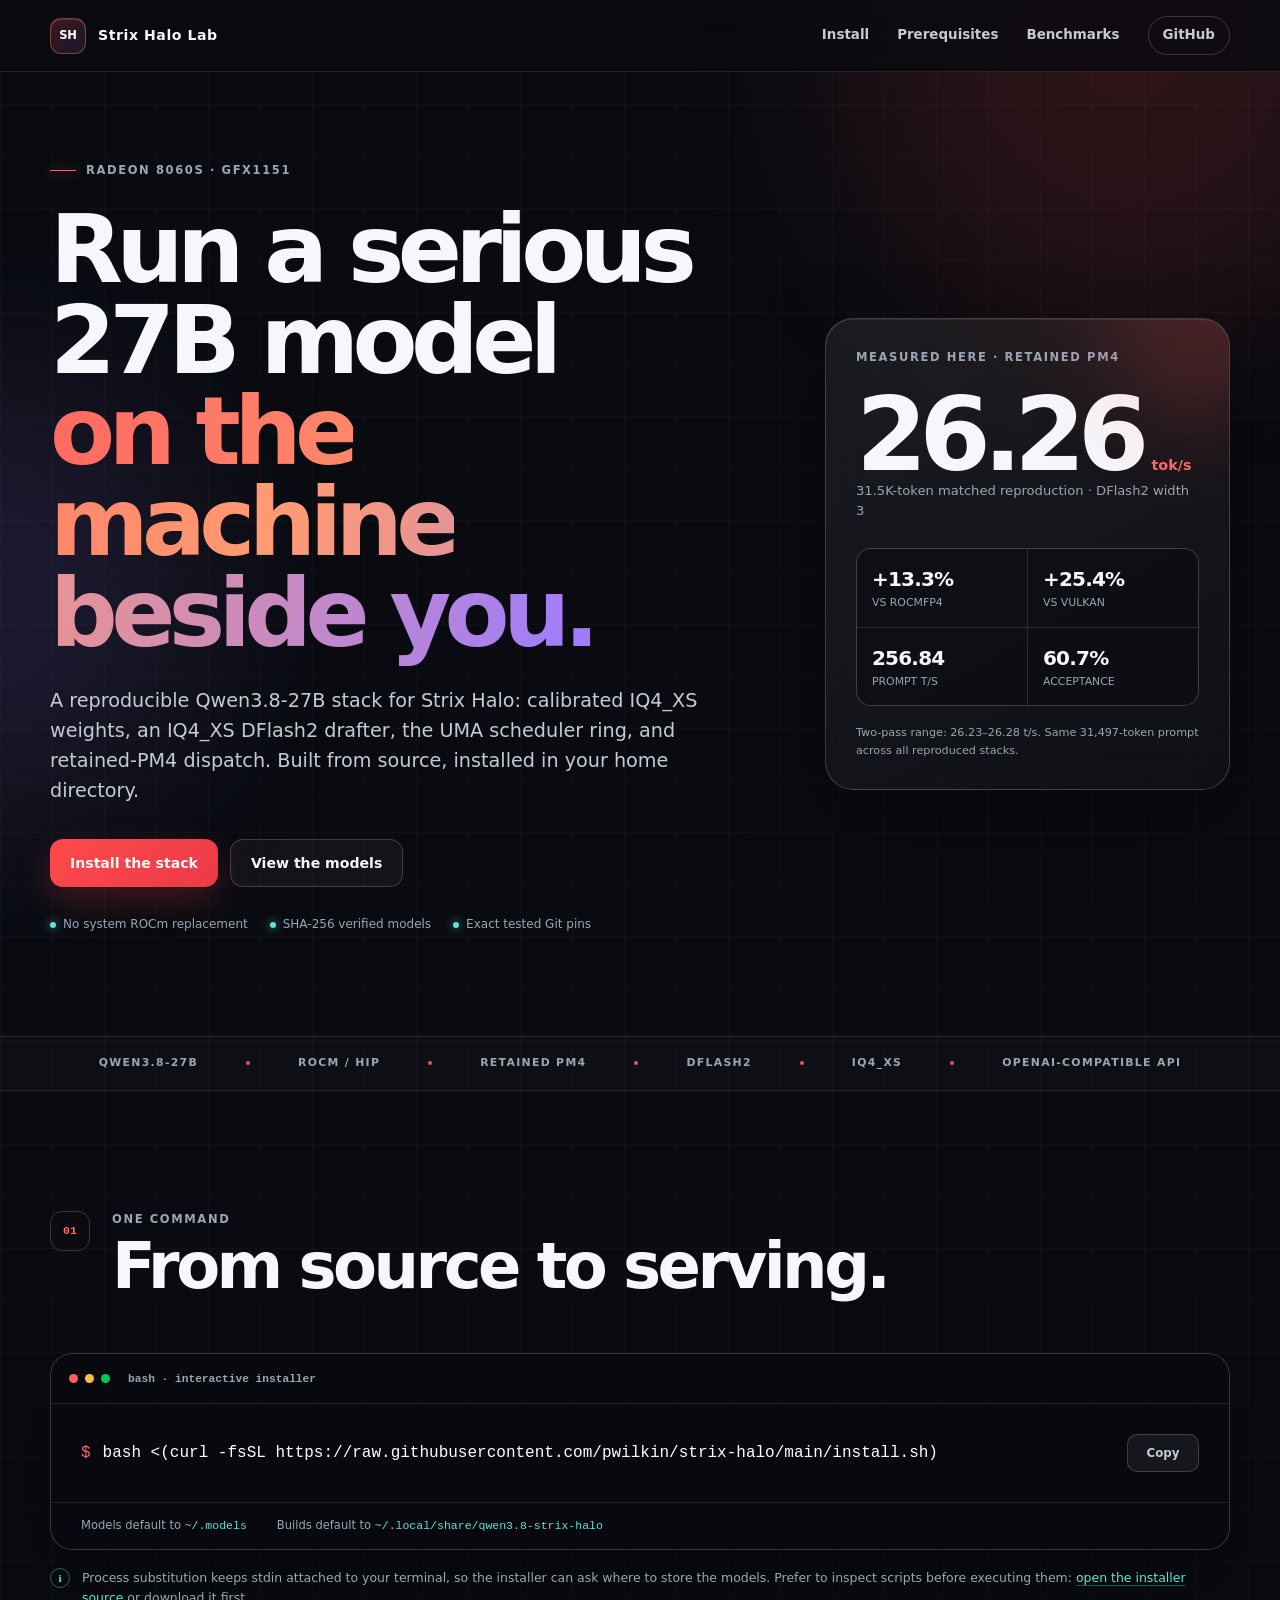
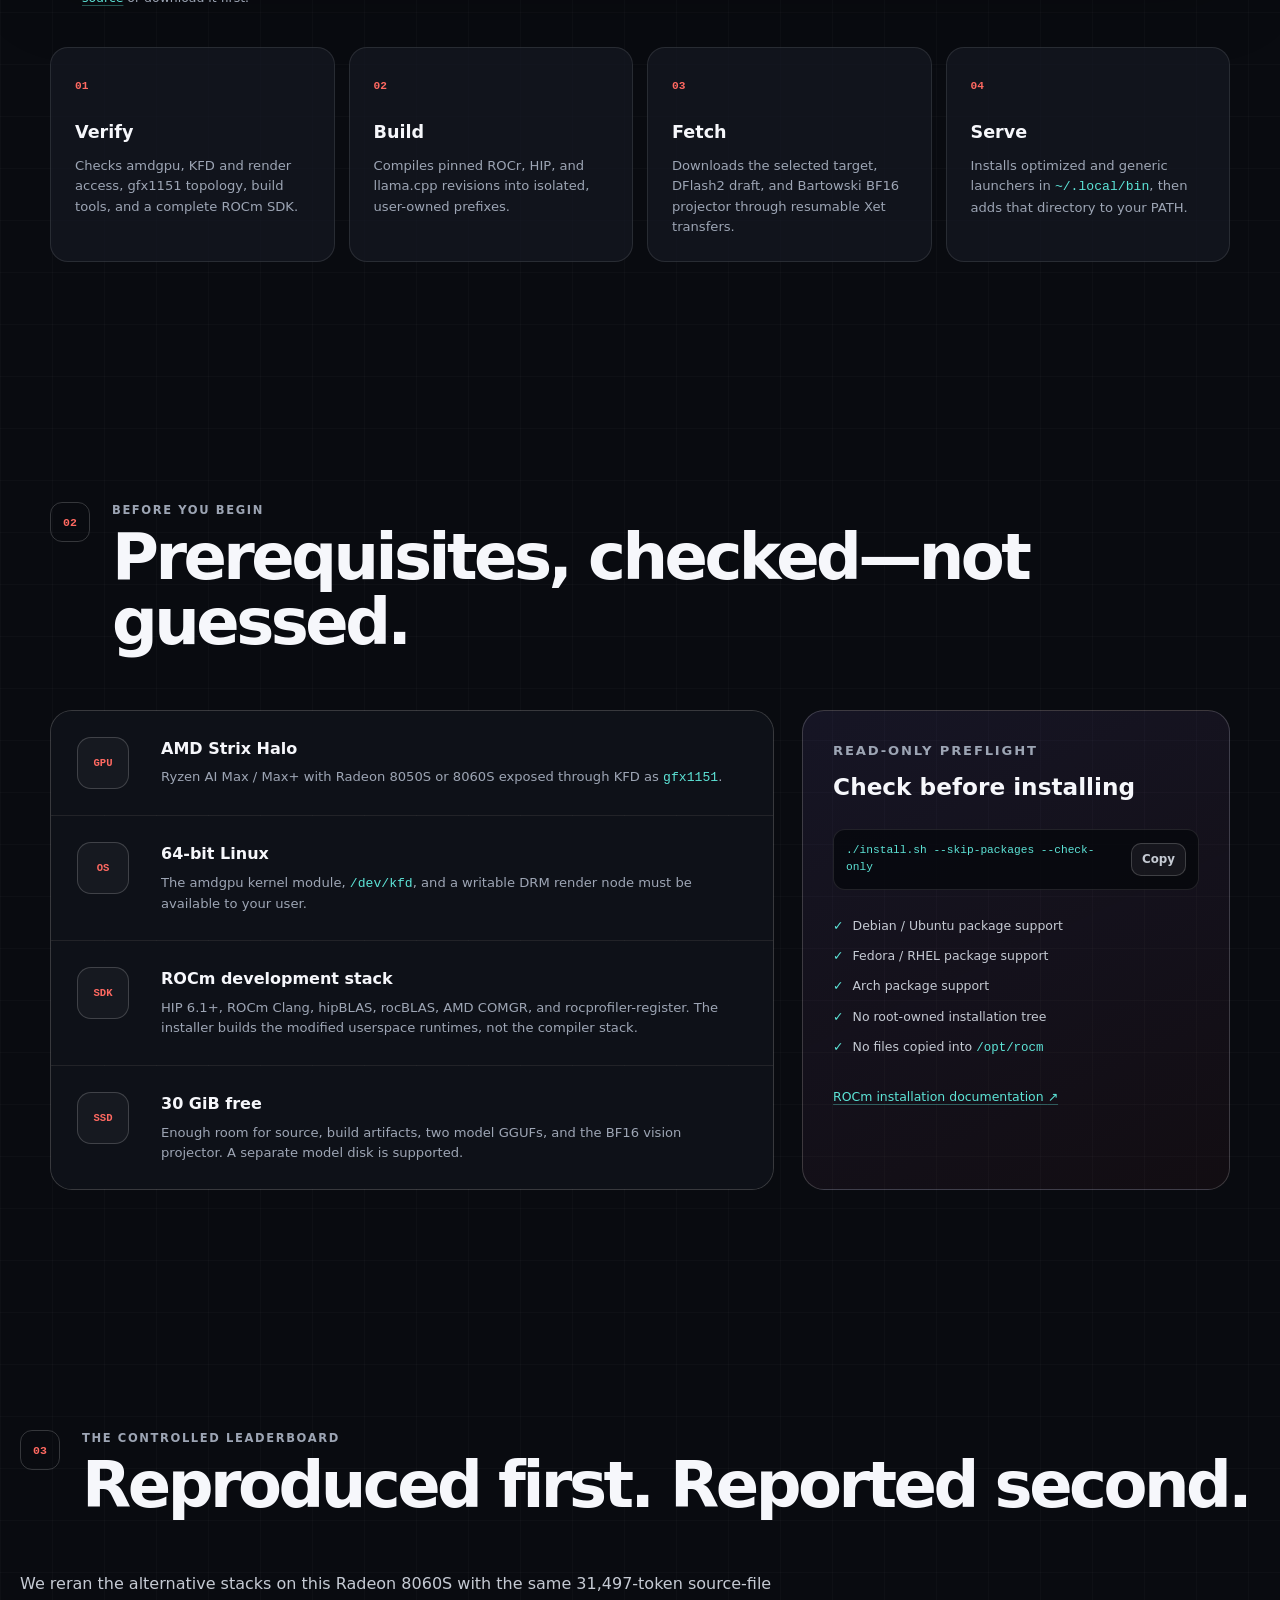
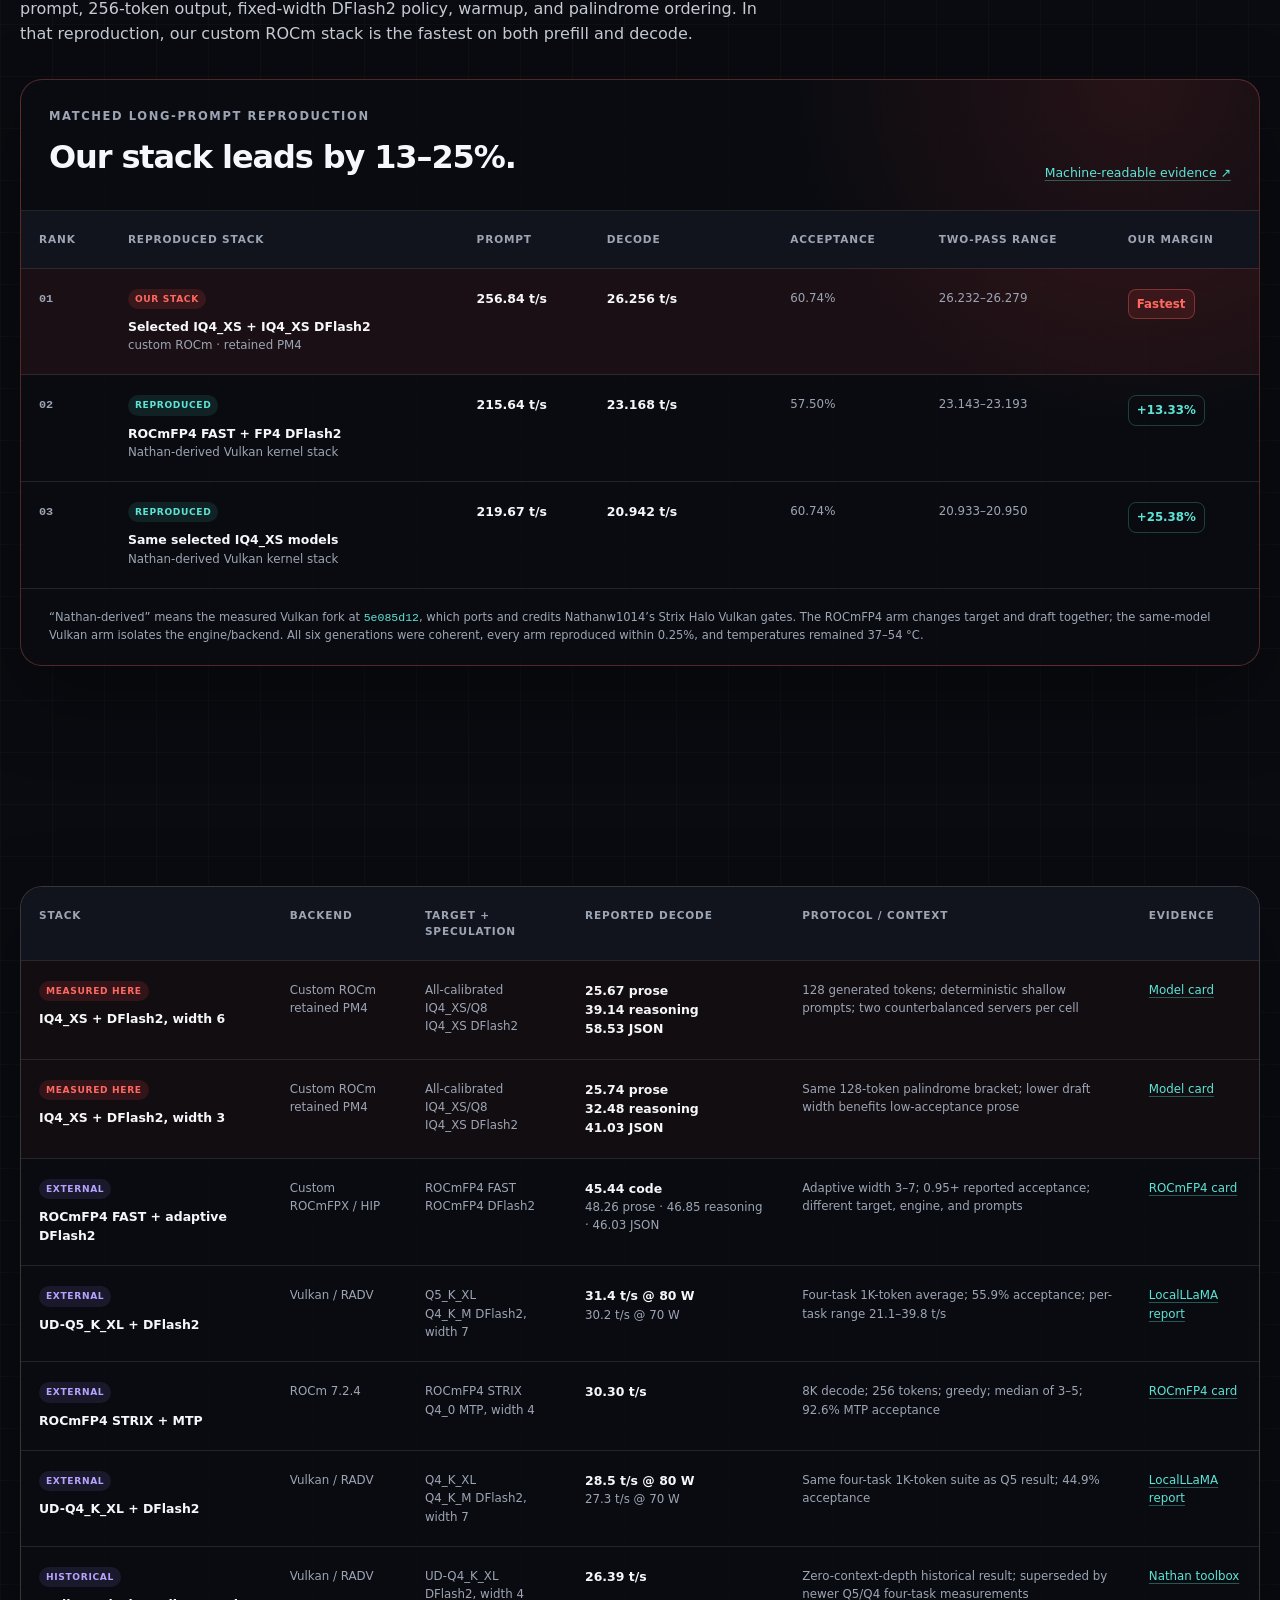
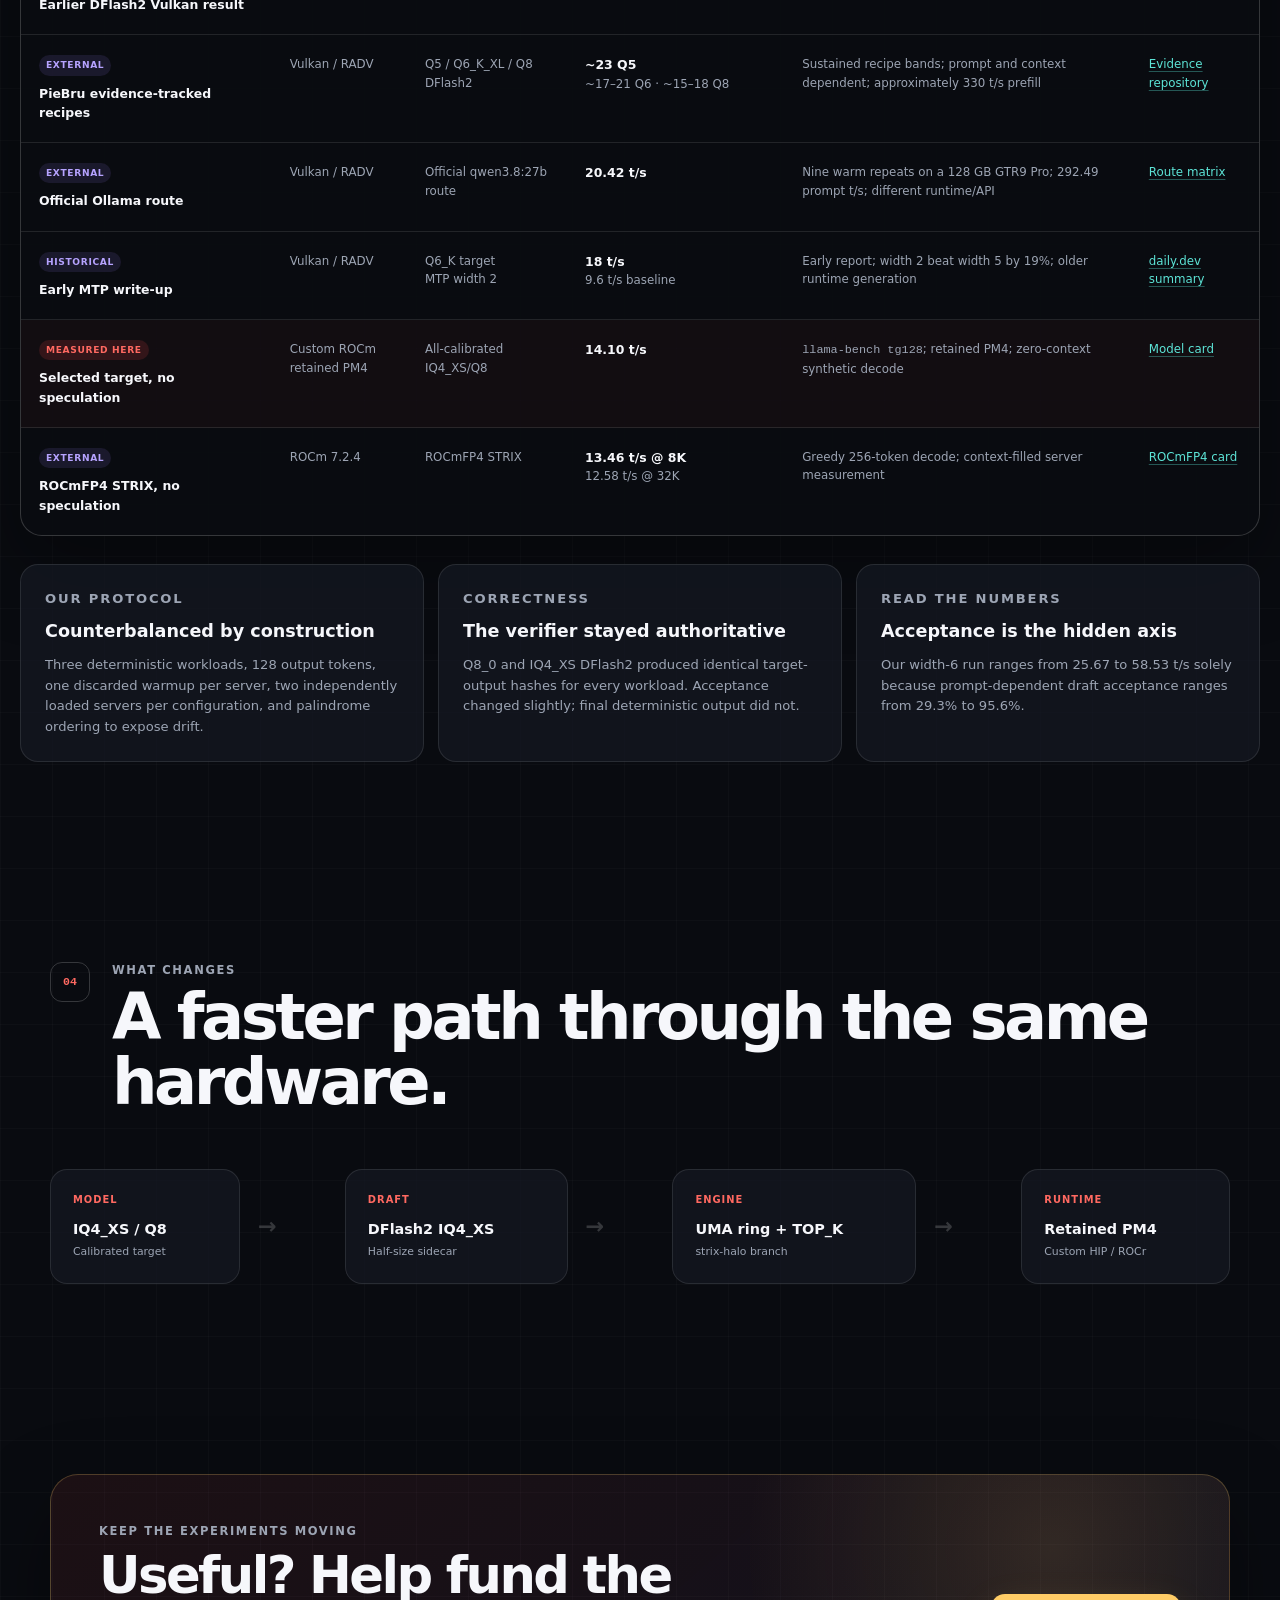
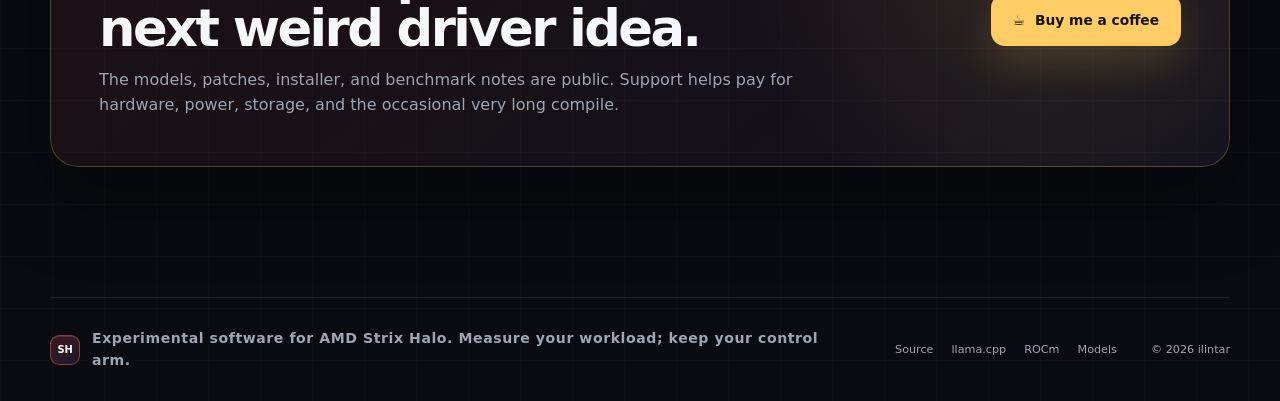
==== commit 981befbe: "docs: lead with matched stack reproductions Assisted-by: Codex" ====
--- a/index.html
+++ b/index.html
@@ -55,17 +55,17 @@
         <aside class="hero-panel reveal" aria-label="Measured performance summary">
           <div class="panel-label">Measured here · retained PM4</div>
           <div class="hero-metric">
-            <strong>58.53</strong>
+            <strong>26.26</strong>
             <span>tok/s</span>
           </div>
-          <p>Structured JSON workload · DFlash2 width 6</p>
+          <p>31.5K-token matched reproduction · DFlash2 width 3</p>
           <div class="mini-grid">
-            <div><strong>39.14</strong><span>reasoning</span></div>
-            <div><strong>25.74</strong><span>prose</span></div>
-            <div><strong>14.10</strong><span>plain decode</span></div>
-            <div><strong>15.40</strong><span>held-out PPL</span></div>
-          </div>
-          <p class="micro-note">Prompt-dependent results, not a universal model-speed claim.</p>
+            <div><strong>+13.3%</strong><span>vs ROCmFP4</span></div>
+            <div><strong>+25.4%</strong><span>vs Vulkan</span></div>
+            <div><strong>256.84</strong><span>prompt t/s</span></div>
+            <div><strong>60.7%</strong><span>acceptance</span></div>
+          </div>
+          <p class="micro-note">Two-pass range: 26.23–26.28 t/s. Same 31,497-token prompt across all reproduced stacks.</p>
         </aside>
       </section>
 
@@ -202,16 +202,82 @@
         <div class="section-heading reveal">
           <span class="section-number">03</span>
           <div>
-            <p class="kicker">The honest leaderboard</p>
-            <h2>Same chip. Very different measurements.</h2>
+            <p class="kicker">The controlled leaderboard</p>
+            <h2>Reproduced first. Reported second.</h2>
           </div>
         </div>
 
         <div class="benchmark-intro reveal">
           <p>
-            Strix Halo results vary with quantization, speculative method, acceptance, context depth, power limit, and—most of all—prompt.
-            This table keeps the headline numbers visible while preserving the protocol differences that make them non-interchangeable.
+            We reran the alternative stacks on this Radeon 8060S with the same 31,497-token source-file prompt, 256-token output,
+            fixed-width DFlash2 policy, warmup, and palindrome ordering. In that reproduction, our custom ROCm stack is the fastest on both prefill and decode.
           </p>
+        </div>
+
+        <div class="reproduction-card reveal">
+          <div class="repro-header">
+            <div>
+              <p class="kicker">Matched long-prompt reproduction</p>
+              <h3>Our stack leads by 13–25%.</h3>
+            </div>
+            <a href="data/reproduction-results.json" class="text-link">Machine-readable evidence <span>↗</span></a>
+          </div>
+          <div class="repro-table-wrap">
+            <table class="repro-table">
+              <thead>
+                <tr>
+                  <th>Rank</th>
+                  <th>Reproduced stack</th>
+                  <th>Prompt</th>
+                  <th>Decode</th>
+                  <th>Acceptance</th>
+                  <th>Two-pass range</th>
+                  <th>Our margin</th>
+                </tr>
+              </thead>
+              <tbody>
+                <tr class="winner-row">
+                  <td><span class="rank">01</span></td>
+                  <td><span class="kind ours">Our stack</span><strong>Selected IQ4_XS + IQ4_XS DFlash2</strong><br>custom ROCm · retained PM4</td>
+                  <td><strong>256.84 t/s</strong></td>
+                  <td><strong>26.256 t/s</strong></td>
+                  <td>60.74%</td>
+                  <td>26.232–26.279</td>
+                  <td><span class="margin-chip winner">Fastest</span></td>
+                </tr>
+                <tr>
+                  <td><span class="rank">02</span></td>
+                  <td><span class="kind reproduced">Reproduced</span><strong>ROCmFP4 FAST + FP4 DFlash2</strong><br>Nathan-derived Vulkan kernel stack</td>
+                  <td><strong>215.64 t/s</strong></td>
+                  <td><strong>23.168 t/s</strong></td>
+                  <td>57.50%</td>
+                  <td>23.143–23.193</td>
+                  <td><span class="margin-chip">+13.33%</span></td>
+                </tr>
+                <tr>
+                  <td><span class="rank">03</span></td>
+                  <td><span class="kind reproduced">Reproduced</span><strong>Same selected IQ4_XS models</strong><br>Nathan-derived Vulkan kernel stack</td>
+                  <td><strong>219.67 t/s</strong></td>
+                  <td><strong>20.942 t/s</strong></td>
+                  <td>60.74%</td>
+                  <td>20.933–20.950</td>
+                  <td><span class="margin-chip">+25.38%</span></td>
+                </tr>
+              </tbody>
+            </table>
+          </div>
+          <p class="repro-note">
+            “Nathan-derived” means the measured Vulkan fork at <code>5e085d12</code>, which ports and credits Nathanw1014’s Strix Halo Vulkan gates.
+            The ROCmFP4 arm changes target and draft together; the same-model Vulkan arm isolates the engine/backend. All six generations were coherent,
+            every arm reproduced within 0.25%, and temperatures remained 37–54 °C.
+          </p>
+        </div>
+
+        <div class="context-heading reveal">
+          <div>
+            <p class="kicker">Broader context</p>
+            <h3>Community headlines and our shallow workload matrix</h3>
+          </div>
           <div class="benchmark-filters" role="group" aria-label="Filter benchmark rows">
             <button class="filter-button active" type="button" data-filter="all">All results</button>
             <button class="filter-button" type="button" data-filter="ours">Measured here</button>
--- a/styles.css
+++ b/styles.css
@@ -697,6 +697,98 @@
   color: var(--muted-strong);
 }
 
+.reproduction-card {
+  overflow: hidden;
+  margin-block: 32px 72px;
+  border: 1px solid rgba(255, 105, 97, 0.3);
+  border-radius: var(--radius);
+  background:
+    radial-gradient(circle at 90% 0, rgba(255, 75, 75, 0.12), transparent 28%),
+    rgba(10, 12, 17, 0.92);
+  box-shadow: var(--shadow);
+}
+
+.repro-header,
+.context-heading {
+  display: flex;
+  align-items: flex-end;
+  justify-content: space-between;
+  gap: 28px;
+}
+
+.repro-header {
+  padding: 28px;
+  border-bottom: 1px solid var(--line);
+}
+
+.repro-header h3,
+.context-heading h3 {
+  margin: 7px 0 0;
+  font-size: clamp(1.35rem, 2.5vw, 2rem);
+  letter-spacing: -0.035em;
+}
+
+.repro-table-wrap {
+  overflow-x: auto;
+}
+
+.repro-table {
+  min-width: 1020px;
+}
+
+.repro-table td:first-child {
+  min-width: 66px;
+}
+
+.repro-table td:nth-child(2) {
+  min-width: 285px;
+}
+
+.winner-row {
+  background: rgba(255, 75, 75, 0.065);
+}
+
+.rank {
+  color: var(--muted);
+  font: 760 0.74rem "SFMono-Regular", Consolas, monospace;
+}
+
+.kind.reproduced {
+  background: rgba(93, 228, 215, 0.1);
+  color: var(--cyan);
+}
+
+.margin-chip {
+  display: inline-flex;
+  padding: 5px 8px;
+  border: 1px solid rgba(93, 228, 215, 0.24);
+  border-radius: 8px;
+  color: var(--cyan);
+  font-weight: 800;
+}
+
+.margin-chip.winner {
+  border-color: rgba(255, 105, 97, 0.35);
+  background: rgba(255, 75, 75, 0.1);
+  color: var(--red-bright);
+}
+
+.repro-note {
+  margin: 0;
+  padding: 20px 28px;
+  border-top: 1px solid var(--line);
+  color: var(--muted);
+  font-size: 0.72rem;
+}
+
+.repro-note code {
+  color: var(--cyan);
+}
+
+.context-heading {
+  margin-bottom: 24px;
+}
+
 .benchmark-filters {
   display: flex;
   flex: 0 0 auto;
@@ -1062,6 +1154,12 @@
     flex-direction: column;
   }
 
+  .repro-header,
+  .context-heading {
+    align-items: flex-start;
+    flex-direction: column;
+  }
+
   .benchmark-filters {
     max-width: 100%;
     overflow-x: auto;
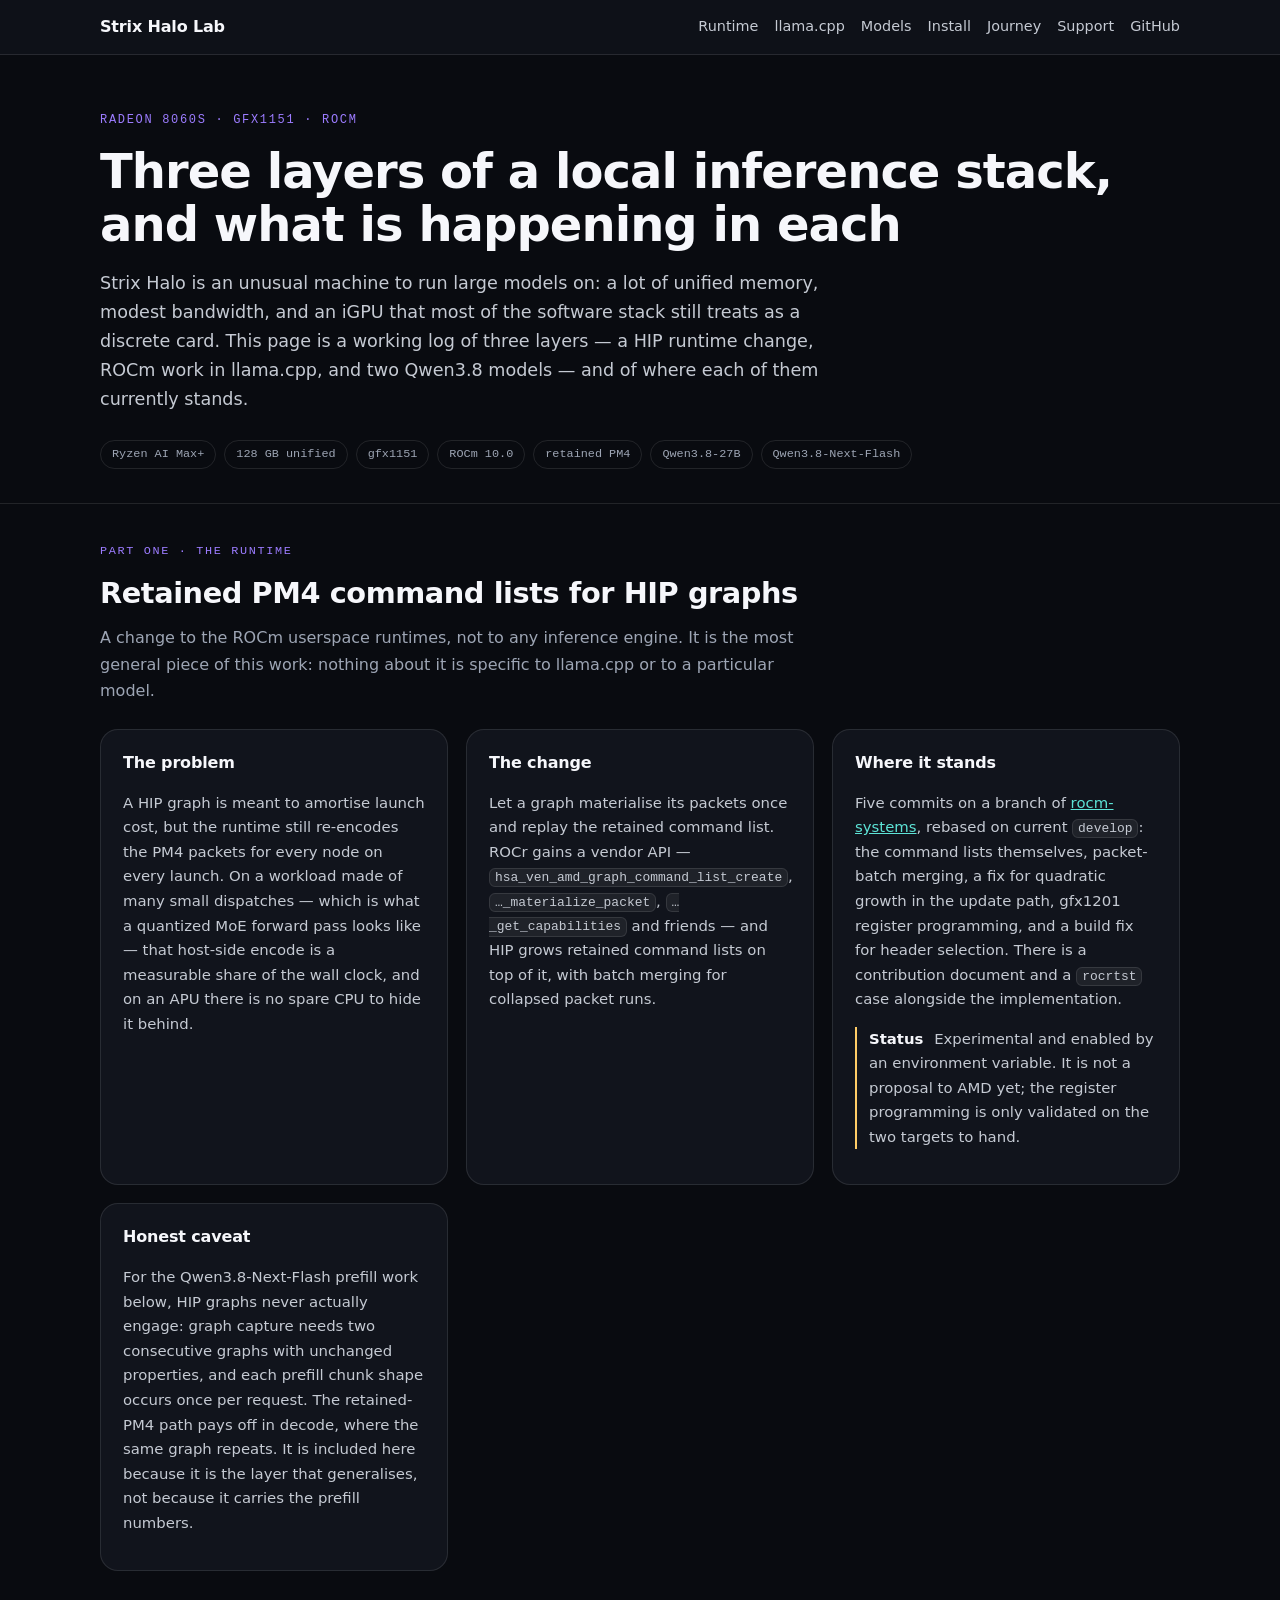
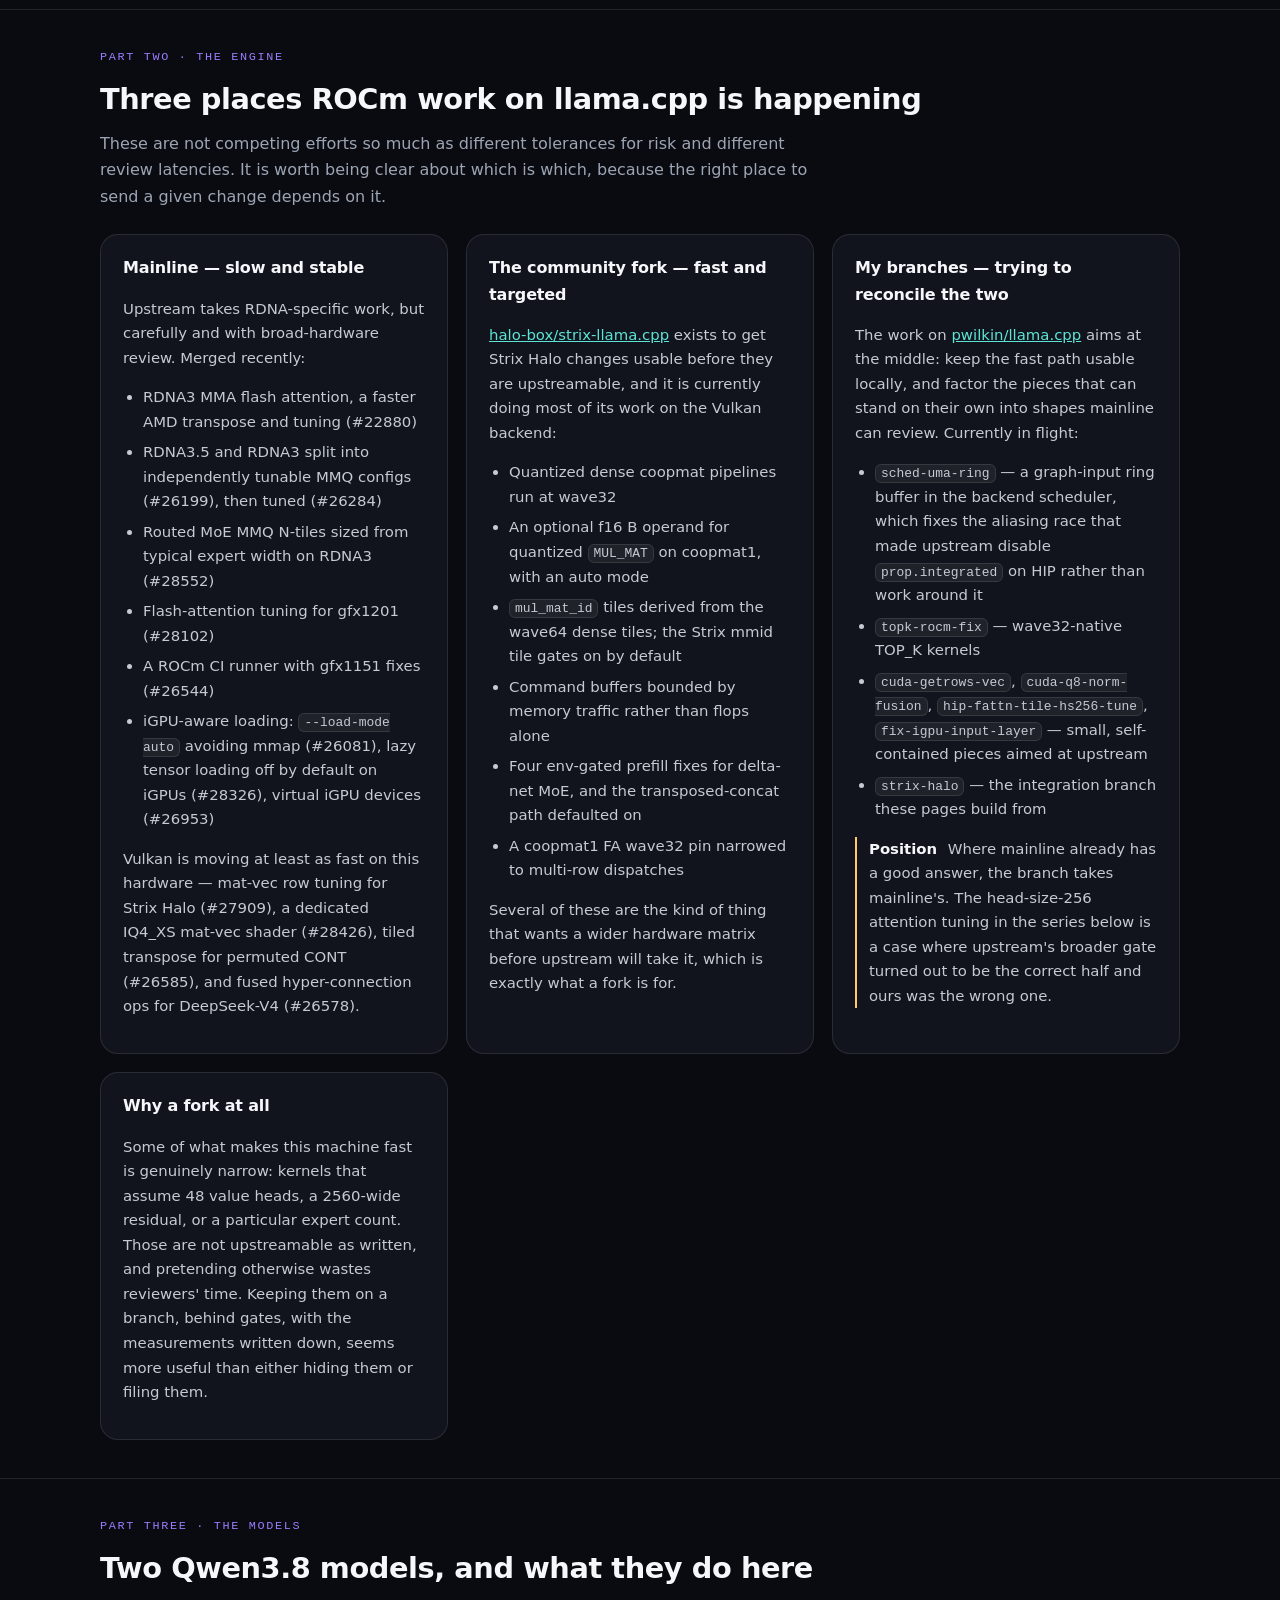
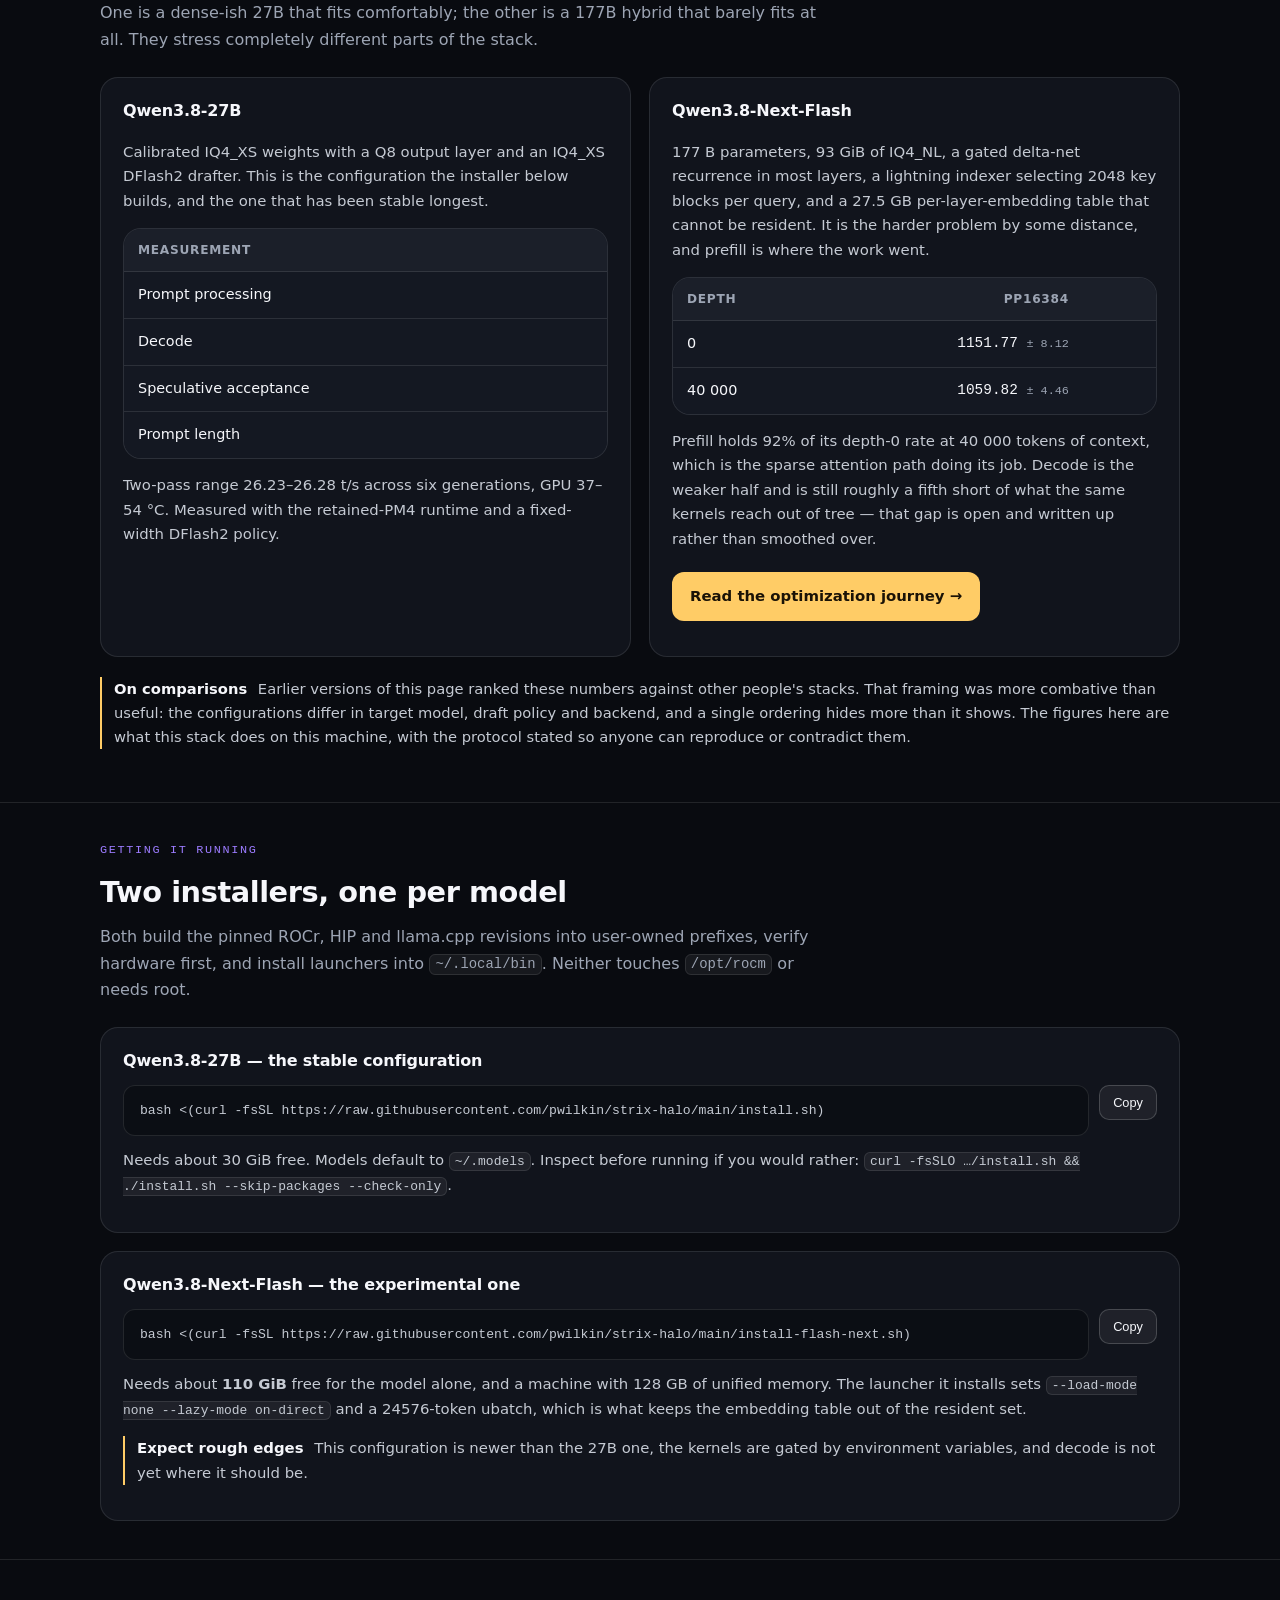
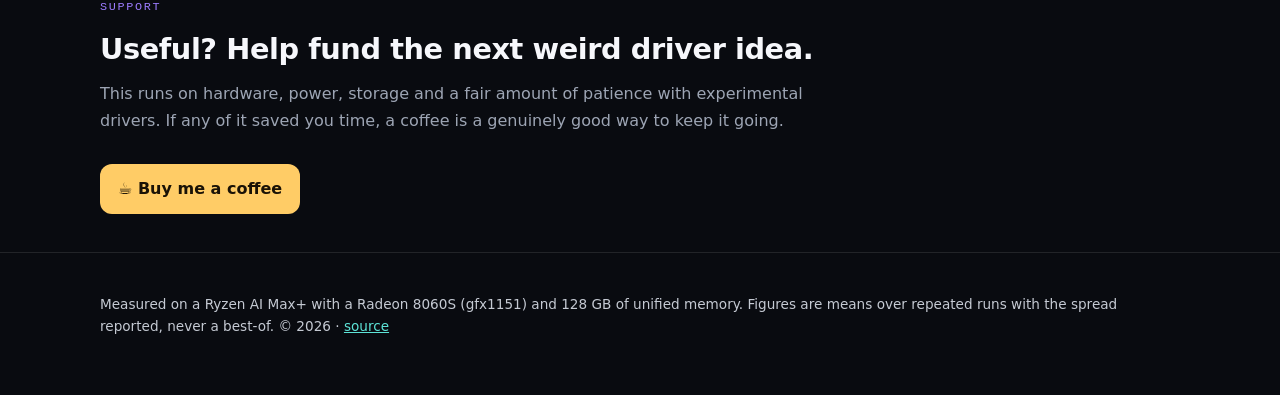
==== commit 371161bd: "site: restructure around the three layers, drop the leaderboard framing The page ranked this stack a" ====
--- a/index.html
+++ b/index.html
@@ -1,469 +1,273 @@
 <!doctype html>
 <html lang="en">
-  <head>
-    <meta charset="utf-8">
-    <meta name="viewport" content="width=device-width, initial-scale=1">
-    <meta name="theme-color" content="#090b10">
-    <meta name="description" content="A reproducible ROCm, retained-PM4, and DFlash2 setup for running Qwen3.8-27B on AMD Strix Halo.">
-    <meta property="og:title" content="Strix Halo × Qwen3.8">
-    <meta property="og:description" content="Build the optimized ROCm stack, download the selected GGUFs, and launch Qwen3.8-27B with DFlash2 in one command.">
-    <meta property="og:type" content="website">
-    <meta property="og:url" content="https://pwilkin.github.io/strix-halo/">
-    <link rel="canonical" href="https://pwilkin.github.io/strix-halo/">
-    <link rel="icon" href="favicon.svg" type="image/svg+xml">
-    <link rel="stylesheet" href="styles.css">
-    <title>Strix Halo × Qwen3.8</title>
-  </head>
-  <body>
-    <div class="ambient ambient-one" aria-hidden="true"></div>
-    <div class="ambient ambient-two" aria-hidden="true"></div>
-
-    <header class="site-header">
-      <a class="brand" href="#top" aria-label="Strix Halo home">
-        <span class="brand-mark" aria-hidden="true">SH</span>
-        <span>Strix Halo Lab</span>
-      </a>
-      <nav aria-label="Primary navigation">
-        <a href="#install">Install</a>
-        <a href="#requirements">Prerequisites</a>
-        <a href="#benchmarks">Benchmarks</a>
-        <a class="nav-github" href="https://github.com/pwilkin/strix-halo">GitHub</a>
-      </nav>
-    </header>
-
-    <main id="top">
-      <section class="hero section-shell">
-        <div class="hero-copy reveal">
-          <div class="eyebrow"><span></span> Radeon 8060S · gfx1151</div>
-          <h1>Run a serious 27B model<br><em>on the machine beside you.</em></h1>
-          <p class="hero-lead">
-            A reproducible Qwen3.8-27B stack for Strix Halo: calibrated IQ4_XS weights,
-            an IQ4_XS DFlash2 drafter, the UMA scheduler ring, and retained-PM4 dispatch.
-            Built from source, installed in your home directory.
-          </p>
-          <div class="hero-actions">
-            <a class="button button-primary" href="#install">Install the stack</a>
-            <a class="button button-secondary" href="https://huggingface.co/ilintar/qwen3.8-27b-gguf-strix-halo">View the models</a>
-          </div>
-          <ul class="signal-list" aria-label="Project highlights">
-            <li><span class="signal-dot"></span>No system ROCm replacement</li>
-            <li><span class="signal-dot"></span>SHA-256 verified models</li>
-            <li><span class="signal-dot"></span>Exact tested Git pins</li>
-          </ul>
-        </div>
-
-        <aside class="hero-panel reveal" aria-label="Measured performance summary">
-          <div class="panel-label">Measured here · retained PM4</div>
-          <div class="hero-metric">
-            <strong>26.26</strong>
-            <span>tok/s</span>
-          </div>
-          <p>31.5K-token matched reproduction · DFlash2 width 3</p>
-          <div class="mini-grid">
-            <div><strong>+13.3%</strong><span>vs ROCmFP4</span></div>
-            <div><strong>+25.4%</strong><span>vs Vulkan</span></div>
-            <div><strong>256.84</strong><span>prompt t/s</span></div>
-            <div><strong>60.7%</strong><span>acceptance</span></div>
-          </div>
-          <p class="micro-note">Two-pass range: 26.23–26.28 t/s. Same 31,497-token prompt across all reproduced stacks.</p>
-        </aside>
-      </section>
-
-      <section class="ticker" aria-label="Technology stack">
-        <div>
-          <span>Qwen3.8-27B</span><i></i>
-          <span>ROCm / HIP</span><i></i>
-          <span>Retained PM4</span><i></i>
-          <span>DFlash2</span><i></i>
-          <span>IQ4_XS</span><i></i>
-          <span>OpenAI-compatible API</span>
-        </div>
-      </section>
-
-      <section id="install" class="content-section section-shell">
-        <div class="section-heading reveal">
-          <span class="section-number">01</span>
-          <div>
-            <p class="kicker">One command</p>
-            <h2>From source to serving.</h2>
-          </div>
-        </div>
-
-        <div class="install-card reveal">
-          <div class="terminal-bar">
-            <div class="terminal-dots" aria-hidden="true"><span></span><span></span><span></span></div>
-            <span>bash · interactive installer</span>
-          </div>
-          <div class="command-row">
-            <code id="install-command">bash &lt;(curl -fsSL https://raw.githubusercontent.com/pwilkin/strix-halo/main/install.sh)</code>
-            <button class="copy-button" type="button" data-copy-target="install-command">
-              <span>Copy</span>
-            </button>
-          </div>
-          <div class="command-meta">
-            <span>Models default to <code>~/.models</code></span>
-            <span>Builds default to <code>~/.local/share/qwen3.8-strix-halo</code></span>
-          </div>
-        </div>
-
-        <div class="safety-note reveal">
-          <span class="safety-icon" aria-hidden="true">i</span>
-          <p>
-            Process substitution keeps stdin attached to your terminal, so the installer can ask where to store the models.
-            Prefer to inspect scripts before executing them: <a href="install.sh">open the installer source</a> or download it first.
-          </p>
-        </div>
-
-        <div class="step-grid">
-          <article class="step-card reveal">
-            <span>01</span>
-            <h3>Verify</h3>
-            <p>Checks amdgpu, KFD and render access, gfx1151 topology, build tools, and a complete ROCm SDK.</p>
-          </article>
-          <article class="step-card reveal">
-            <span>02</span>
-            <h3>Build</h3>
-            <p>Compiles pinned ROCr, HIP, and llama.cpp revisions into isolated, user-owned prefixes.</p>
-          </article>
-          <article class="step-card reveal">
-            <span>03</span>
-            <h3>Fetch</h3>
-            <p>Downloads the selected target, DFlash2 draft, and Bartowski BF16 projector through resumable Xet transfers.</p>
-          </article>
-          <article class="step-card reveal">
-            <span>04</span>
-            <h3>Serve</h3>
-            <p>Installs optimized and generic launchers in <code>~/.local/bin</code>, then adds that directory to your PATH.</p>
-          </article>
-        </div>
-      </section>
-
-      <section id="requirements" class="content-section section-shell">
-        <div class="section-heading reveal">
-          <span class="section-number">02</span>
-          <div>
-            <p class="kicker">Before you begin</p>
-            <h2>Prerequisites, checked—not guessed.</h2>
-          </div>
-        </div>
-
-        <div class="requirements-layout">
-          <div class="requirement-list reveal">
-            <article>
-              <div class="requirement-icon">GPU</div>
-              <div>
-                <h3>AMD Strix Halo</h3>
-                <p>Ryzen AI Max / Max+ with Radeon 8050S or 8060S exposed through KFD as <code>gfx1151</code>.</p>
-              </div>
-            </article>
-            <article>
-              <div class="requirement-icon">OS</div>
-              <div>
-                <h3>64-bit Linux</h3>
-                <p>The amdgpu kernel module, <code>/dev/kfd</code>, and a writable DRM render node must be available to your user.</p>
-              </div>
-            </article>
-            <article>
-              <div class="requirement-icon">SDK</div>
-              <div>
-                <h3>ROCm development stack</h3>
-                <p>HIP 6.1+, ROCm Clang, hipBLAS, rocBLAS, AMD COMGR, and rocprofiler-register. The installer builds the modified userspace runtimes, not the compiler stack.</p>
-              </div>
-            </article>
-            <article>
-              <div class="requirement-icon">SSD</div>
-              <div>
-                <h3>30 GiB free</h3>
-                <p>Enough room for source, build artifacts, two model GGUFs, and the BF16 vision projector. A separate model disk is supported.</p>
-              </div>
-            </article>
-          </div>
-
-          <aside class="check-card reveal">
-            <p class="kicker">Read-only preflight</p>
-            <h3>Check before installing</h3>
-            <div class="compact-command">
-              <code id="check-command">./install.sh --skip-packages --check-only</code>
-              <button class="copy-button small" type="button" data-copy-target="check-command"><span>Copy</span></button>
-            </div>
-            <ul>
-              <li>Debian / Ubuntu package support</li>
-              <li>Fedora / RHEL package support</li>
-              <li>Arch package support</li>
-              <li>No root-owned installation tree</li>
-              <li>No files copied into <code>/opt/rocm</code></li>
-            </ul>
-            <a href="https://rocm.docs.amd.com/projects/install-on-linux/en/latest/" class="text-link">ROCm installation documentation <span>↗</span></a>
-          </aside>
-        </div>
-      </section>
-
-      <section id="benchmarks" class="content-section section-shell benchmark-section">
-        <div class="section-heading reveal">
-          <span class="section-number">03</span>
-          <div>
-            <p class="kicker">The controlled leaderboard</p>
-            <h2>Reproduced first. Reported second.</h2>
-          </div>
-        </div>
-
-        <div class="benchmark-intro reveal">
-          <p>
-            We reran the alternative stacks on this Radeon 8060S with the same 31,497-token source-file prompt, 256-token output,
-            fixed-width DFlash2 policy, warmup, and palindrome ordering. In that reproduction, our custom ROCm stack is the fastest on both prefill and decode.
-          </p>
-        </div>
-
-        <div class="reproduction-card reveal">
-          <div class="repro-header">
-            <div>
-              <p class="kicker">Matched long-prompt reproduction</p>
-              <h3>Our stack leads by 13–25%.</h3>
-            </div>
-            <a href="data/reproduction-results.json" class="text-link">Machine-readable evidence <span>↗</span></a>
-          </div>
-          <div class="repro-table-wrap">
-            <table class="repro-table">
-              <thead>
-                <tr>
-                  <th>Rank</th>
-                  <th>Reproduced stack</th>
-                  <th>Prompt</th>
-                  <th>Decode</th>
-                  <th>Acceptance</th>
-                  <th>Two-pass range</th>
-                  <th>Our margin</th>
-                </tr>
-              </thead>
-              <tbody>
-                <tr class="winner-row">
-                  <td><span class="rank">01</span></td>
-                  <td><span class="kind ours">Our stack</span><strong>Selected IQ4_XS + IQ4_XS DFlash2</strong><br>custom ROCm · retained PM4</td>
-                  <td><strong>256.84 t/s</strong></td>
-                  <td><strong>26.256 t/s</strong></td>
-                  <td>60.74%</td>
-                  <td>26.232–26.279</td>
-                  <td><span class="margin-chip winner">Fastest</span></td>
-                </tr>
-                <tr>
-                  <td><span class="rank">02</span></td>
-                  <td><span class="kind reproduced">Reproduced</span><strong>ROCmFP4 FAST + FP4 DFlash2</strong><br>Nathan-derived Vulkan kernel stack</td>
-                  <td><strong>215.64 t/s</strong></td>
-                  <td><strong>23.168 t/s</strong></td>
-                  <td>57.50%</td>
-                  <td>23.143–23.193</td>
-                  <td><span class="margin-chip">+13.33%</span></td>
-                </tr>
-                <tr>
-                  <td><span class="rank">03</span></td>
-                  <td><span class="kind reproduced">Reproduced</span><strong>Same selected IQ4_XS models</strong><br>Nathan-derived Vulkan kernel stack</td>
-                  <td><strong>219.67 t/s</strong></td>
-                  <td><strong>20.942 t/s</strong></td>
-                  <td>60.74%</td>
-                  <td>20.933–20.950</td>
-                  <td><span class="margin-chip">+25.38%</span></td>
-                </tr>
-              </tbody>
-            </table>
-          </div>
-          <p class="repro-note">
-            “Nathan-derived” means the measured Vulkan fork at <code>5e085d12</code>, which ports and credits Nathanw1014’s Strix Halo Vulkan gates.
-            The ROCmFP4 arm changes target and draft together; the same-model Vulkan arm isolates the engine/backend. All six generations were coherent,
-            every arm reproduced within 0.25%, and temperatures remained 37–54 °C.
-          </p>
-        </div>
-
-        <div class="context-heading reveal">
-          <div>
-            <p class="kicker">Broader context</p>
-            <h3>Community headlines and our shallow workload matrix</h3>
-          </div>
-          <div class="benchmark-filters" role="group" aria-label="Filter benchmark rows">
-            <button class="filter-button active" type="button" data-filter="all">All results</button>
-            <button class="filter-button" type="button" data-filter="ours">Measured here</button>
-            <button class="filter-button" type="button" data-filter="reported">Reported elsewhere</button>
-          </div>
-        </div>
-
-        <div class="table-wrap reveal">
-          <table>
-            <thead>
-              <tr>
-                <th>Stack</th>
-                <th>Backend</th>
-                <th>Target + speculation</th>
-                <th>Reported decode</th>
-                <th>Protocol / context</th>
-                <th>Evidence</th>
-              </tr>
-            </thead>
-            <tbody>
-              <tr data-kind="ours" class="our-row">
-                <td><span class="kind ours">Measured here</span><strong>IQ4_XS + DFlash2, width 6</strong></td>
-                <td>Custom ROCm<br>retained PM4</td>
-                <td>All-calibrated IQ4_XS/Q8<br>IQ4_XS DFlash2</td>
-                <td><strong>25.67 prose</strong><br><strong>39.14 reasoning</strong><br><strong>58.53 JSON</strong></td>
-                <td>128 generated tokens; deterministic shallow prompts; two counterbalanced servers per cell</td>
-                <td><a href="https://huggingface.co/ilintar/qwen3.8-27b-gguf-strix-halo">Model card</a></td>
-              </tr>
-              <tr data-kind="ours" class="our-row">
-                <td><span class="kind ours">Measured here</span><strong>IQ4_XS + DFlash2, width 3</strong></td>
-                <td>Custom ROCm<br>retained PM4</td>
-                <td>All-calibrated IQ4_XS/Q8<br>IQ4_XS DFlash2</td>
-                <td><strong>25.74 prose</strong><br><strong>32.48 reasoning</strong><br><strong>41.03 JSON</strong></td>
-                <td>Same 128-token palindrome bracket; lower draft width benefits low-acceptance prose</td>
-                <td><a href="https://huggingface.co/ilintar/qwen3.8-27b-gguf-strix-halo">Model card</a></td>
-              </tr>
-              <tr data-kind="reported">
-                <td><span class="kind reported">External</span><strong>ROCmFP4 FAST + adaptive DFlash2</strong></td>
-                <td>Custom ROCmFPX / HIP</td>
-                <td>ROCmFP4 FAST<br>ROCmFP4 DFlash2</td>
-                <td><strong>45.44 code</strong><br>48.26 prose · 46.85 reasoning · 46.03 JSON</td>
-                <td>Adaptive width 3–7; 0.95+ reported acceptance; different target, engine, and prompts</td>
-                <td><a href="https://huggingface.co/kingjones777/Qwen3.8-27B-ROCmFP4-STRIX-MTP-GGUF">ROCmFP4 card</a></td>
-              </tr>
-              <tr data-kind="reported">
-                <td><span class="kind reported">External</span><strong>UD-Q5_K_XL + DFlash2</strong></td>
-                <td>Vulkan / RADV</td>
-                <td>Q5_K_XL<br>Q4_K_M DFlash2, width 7</td>
-                <td><strong>31.4 t/s @ 80 W</strong><br>30.2 t/s @ 70 W</td>
-                <td>Four-task 1K-token average; 55.9% acceptance; per-task range 21.1–39.8 t/s</td>
-                <td><a href="https://www.reddit.com/r/LocalLLaMA/comments/1vsw6nz/qwen3827b_q5_k_xl_on_strix_halo_at_31_ts_decode/">LocalLLaMA report</a></td>
-              </tr>
-              <tr data-kind="reported">
-                <td><span class="kind reported">External</span><strong>ROCmFP4 STRIX + MTP</strong></td>
-                <td>ROCm 7.2.4</td>
-                <td>ROCmFP4 STRIX<br>Q4_0 MTP, width 4</td>
-                <td><strong>30.30 t/s</strong></td>
-                <td>8K decode; 256 tokens; greedy; median of 3–5; 92.6% MTP acceptance</td>
-                <td><a href="https://huggingface.co/kingjones777/Qwen3.8-27B-ROCmFP4-STRIX-MTP-GGUF">ROCmFP4 card</a></td>
-              </tr>
-              <tr data-kind="reported">
-                <td><span class="kind reported">External</span><strong>UD-Q4_K_XL + DFlash2</strong></td>
-                <td>Vulkan / RADV</td>
-                <td>Q4_K_XL<br>Q4_K_M DFlash2, width 7</td>
-                <td><strong>28.5 t/s @ 80 W</strong><br>27.3 t/s @ 70 W</td>
-                <td>Same four-task 1K-token suite as Q5 result; 44.9% acceptance</td>
-                <td><a href="https://www.reddit.com/r/LocalLLaMA/comments/1vsw6nz/qwen3827b_q5_k_xl_on_strix_halo_at_31_ts_decode/">LocalLLaMA report</a></td>
-              </tr>
-              <tr data-kind="reported">
-                <td><span class="kind reported">Historical</span><strong>Earlier DFlash2 Vulkan result</strong></td>
-                <td>Vulkan / RADV</td>
-                <td>UD-Q4_K_XL<br>DFlash2, width 4</td>
-                <td><strong>26.39 t/s</strong></td>
-                <td>Zero-context-depth historical result; superseded by newer Q5/Q4 four-task measurements</td>
-                <td><a href="https://github.com/Nathanw1014/strix-halo-llamacpp">Nathan toolbox</a></td>
-              </tr>
-              <tr data-kind="reported">
-                <td><span class="kind reported">External</span><strong>PieBru evidence-tracked recipes</strong></td>
-                <td>Vulkan / RADV</td>
-                <td>Q5 / Q6_K_XL / Q8<br>DFlash2</td>
-                <td><strong>~23 Q5</strong><br>~17–21 Q6 · ~15–18 Q8</td>
-                <td>Sustained recipe bands; prompt and context dependent; approximately 330 t/s prefill</td>
-                <td><a href="https://github.com/PieBru/Qwen-3.8-27B_Strix-Halo_gfx1151">Evidence repository</a></td>
-              </tr>
-              <tr data-kind="reported">
-                <td><span class="kind reported">External</span><strong>Official Ollama route</strong></td>
-                <td>Vulkan / RADV</td>
-                <td>Official qwen3.8:27b route</td>
-                <td><strong>20.42 t/s</strong></td>
-                <td>Nine warm repeats on a 128 GB GTR9 Pro; 292.49 prompt t/s; different runtime/API</td>
-                <td><a href="https://github.com/hogeheer499-commits/strix-halo-guide/blob/main/QWEN38_STRIX_HALO.md">Route matrix</a></td>
-              </tr>
-              <tr data-kind="reported">
-                <td><span class="kind reported">Historical</span><strong>Early MTP write-up</strong></td>
-                <td>Vulkan / RADV</td>
-                <td>Q6_K target<br>MTP width 2</td>
-                <td><strong>18 t/s</strong><br>9.6 t/s baseline</td>
-                <td>Early report; width 2 beat width 5 by 19%; older runtime generation</td>
-                <td><a href="https://daily.dev/posts/jodyebgl9">daily.dev summary</a></td>
-              </tr>
-              <tr data-kind="ours" class="our-row">
-                <td><span class="kind ours">Measured here</span><strong>Selected target, no speculation</strong></td>
-                <td>Custom ROCm<br>retained PM4</td>
-                <td>All-calibrated IQ4_XS/Q8</td>
-                <td><strong>14.10 t/s</strong></td>
-                <td><code>llama-bench tg128</code>; retained PM4; zero-context synthetic decode</td>
-                <td><a href="https://huggingface.co/ilintar/qwen3.8-27b-gguf-strix-halo">Model card</a></td>
-              </tr>
-              <tr data-kind="reported">
-                <td><span class="kind reported">External</span><strong>ROCmFP4 STRIX, no speculation</strong></td>
-                <td>ROCm 7.2.4</td>
-                <td>ROCmFP4 STRIX</td>
-                <td><strong>13.46 t/s @ 8K</strong><br>12.58 t/s @ 32K</td>
-                <td>Greedy 256-token decode; context-filled server measurement</td>
-                <td><a href="https://huggingface.co/kingjones777/Qwen3.8-27B-ROCmFP4-STRIX-MTP-GGUF">ROCmFP4 card</a></td>
-              </tr>
-            </tbody>
-          </table>
-        </div>
-
-        <div class="method-grid">
-          <article class="method-card reveal">
-            <p class="kicker">Our protocol</p>
-            <h3>Counterbalanced by construction</h3>
-            <p>Three deterministic workloads, 128 output tokens, one discarded warmup per server, two independently loaded servers per configuration, and palindrome ordering to expose drift.</p>
-          </article>
-          <article class="method-card reveal">
-            <p class="kicker">Correctness</p>
-            <h3>The verifier stayed authoritative</h3>
-            <p>Q8_0 and IQ4_XS DFlash2 produced identical target-output hashes for every workload. Acceptance changed slightly; final deterministic output did not.</p>
-          </article>
-          <article class="method-card reveal">
-            <p class="kicker">Read the numbers</p>
-            <h3>Acceptance is the hidden axis</h3>
-            <p>Our width-6 run ranges from 25.67 to 58.53 t/s solely because prompt-dependent draft acceptance ranges from 29.3% to 95.6%.</p>
-          </article>
-        </div>
-      </section>
-
-      <section class="content-section section-shell architecture-section">
-        <div class="section-heading reveal">
-          <span class="section-number">04</span>
-          <div>
-            <p class="kicker">What changes</p>
-            <h2>A faster path through the same hardware.</h2>
-          </div>
-        </div>
-        <div class="architecture-flow reveal" aria-label="Runtime architecture">
-          <div><small>Model</small><strong>IQ4_XS / Q8</strong><span>Calibrated target</span></div>
-          <b aria-hidden="true">→</b>
-          <div><small>Draft</small><strong>DFlash2 IQ4_XS</strong><span>Half-size sidecar</span></div>
-          <b aria-hidden="true">→</b>
-          <div><small>Engine</small><strong>UMA ring + TOP_K</strong><span>strix-halo branch</span></div>
-          <b aria-hidden="true">→</b>
-          <div><small>Runtime</small><strong>Retained PM4</strong><span>Custom HIP / ROCr</span></div>
-        </div>
-      </section>
-
-      <section class="support-section section-shell reveal">
-        <div>
-          <p class="kicker">Keep the experiments moving</p>
-          <h2>Useful? Help fund the next weird driver idea.</h2>
-          <p>The models, patches, installer, and benchmark notes are public. Support helps pay for hardware, power, storage, and the occasional very long compile.</p>
-        </div>
-        <a class="coffee-button" href="https://buymeacoffee.com/ilintar" rel="me noopener">
-          <span aria-hidden="true">☕</span>
-          Buy me a coffee
-        </a>
-      </section>
-    </main>
-
-    <footer class="site-footer section-shell">
-      <div>
-        <span class="brand-mark small" aria-hidden="true">SH</span>
-        <p>Experimental software for AMD Strix Halo. Measure your workload; keep your control arm.</p>
-      </div>
-      <div class="footer-links">
-        <a href="https://github.com/pwilkin/strix-halo">Source</a>
-        <a href="https://github.com/pwilkin/llama.cpp/tree/strix-halo">llama.cpp</a>
-        <a href="https://github.com/pwilkin/rocm-systems/tree/ilintar-experiments">ROCm</a>
-        <a href="https://huggingface.co/ilintar/qwen3.8-27b-gguf-strix-halo">Models</a>
-      </div>
-      <p>© <span id="year">2026</span> ilintar</p>
-    </footer>
-
-    <div class="toast" role="status" aria-live="polite">Copied to clipboard</div>
-    <script src="script.js"></script>
-  </body>
+<head>
+<meta charset="utf-8">
+<meta name="viewport" content="width=device-width, initial-scale=1">
+<title>Strix Halo Lab — ROCm, llama.cpp and Qwen on a Radeon 8060S</title>
+<meta name="description" content="Work in progress on three layers of the Strix Halo stack: a retained-PM4 HIP runtime, ROCm optimizations for llama.cpp, and two Qwen3.8 models running locally.">
+<link rel="icon" href="favicon.svg">
+<link rel="stylesheet" href="site.css">
+</head>
+<body>
+<header class="top"><div class="shell">
+  <span class="brand">Strix Halo Lab</span>
+  <nav>
+    <a href="#runtime">Runtime</a>
+    <a href="#llamacpp">llama.cpp</a>
+    <a href="#models">Models</a>
+    <a href="#install">Install</a>
+    <a href="journey.html">Journey</a>
+    <a href="#support">Support</a>
+    <a href="https://github.com/pwilkin/strix-halo">GitHub</a>
+  </nav>
+</div></header>
+
+<main>
+<div class="shell hero">
+  <p class="eyebrow">Radeon 8060S · gfx1151 · ROCm</p>
+  <h1>Three layers of a local inference stack, and what is happening in each</h1>
+  <p class="lede">Strix Halo is an unusual machine to run large models on: a lot of unified memory,
+  modest bandwidth, and an iGPU that most of the software stack still treats as a discrete card.
+  This page is a working log of three layers — a HIP runtime change, ROCm work in llama.cpp, and two
+  Qwen3.8 models — and of where each of them currently stands.</p>
+  <ul class="tags">
+    <li>Ryzen AI Max+</li><li>128 GB unified</li><li>gfx1151</li><li>ROCm 10.0</li>
+    <li>retained PM4</li><li>Qwen3.8-27B</li><li>Qwen3.8-Next-Flash</li>
+  </ul>
+</div>
+
+<section id="runtime"><div class="shell">
+  <p class="part">Part one · the runtime</p>
+  <h2>Retained PM4 command lists for HIP graphs</h2>
+  <p class="sub">A change to the ROCm userspace runtimes, not to any inference engine. It is the most
+  general piece of this work: nothing about it is specific to llama.cpp or to a particular model.</p>
+
+  <div class="two">
+    <div class="panel">
+      <h3>The problem</h3>
+      <p>A HIP graph is meant to amortise launch cost, but the runtime still re-encodes the PM4 packets
+      for every node on every launch. On a workload made of many small dispatches — which is what a
+      quantized MoE forward pass looks like — that host-side encode is a measurable share of the
+      wall clock, and on an APU there is no spare CPU to hide it behind.</p>
+    </div>
+    <div class="panel">
+      <h3>The change</h3>
+      <p>Let a graph materialise its packets once and replay the retained command list. ROCr gains a
+      vendor API — <code>hsa_ven_amd_graph_command_list_create</code>,
+      <code>…_materialize_packet</code>, <code>…_get_capabilities</code> and friends — and HIP grows
+      retained command lists on top of it, with batch merging for collapsed packet runs.</p>
+    </div>
+    <div class="panel">
+      <h3>Where it stands</h3>
+      <p>Five commits on a branch of <a href="https://github.com/pwilkin/rocm-systems">rocm-systems</a>,
+      rebased on current <code>develop</code>: the command lists themselves, packet-batch merging, a
+      fix for quadratic growth in the update path, gfx1201 register programming, and a build fix for
+      header selection. There is a contribution document and a <code>rocrtst</code> case alongside
+      the implementation.</p>
+      <p class="note"><span>Status</span> Experimental and enabled by an environment variable.
+      It is not a proposal to AMD yet; the register programming is only validated on the two targets
+      to hand.</p>
+    </div>
+    <div class="panel">
+      <h3>Honest caveat</h3>
+      <p>For the Qwen3.8-Next-Flash prefill work below, HIP graphs never actually engage: graph capture
+      needs two consecutive graphs with unchanged properties, and each prefill chunk shape occurs once
+      per request. The retained-PM4 path pays off in decode, where the same graph repeats. It is
+      included here because it is the layer that generalises, not because it carries the prefill
+      numbers.</p>
+    </div>
+  </div>
+</div></section>
+
+<section id="llamacpp"><div class="shell">
+  <p class="part">Part two · the engine</p>
+  <h2>Three places ROCm work on llama.cpp is happening</h2>
+  <p class="sub">These are not competing efforts so much as different tolerances for risk and different
+  review latencies. It is worth being clear about which is which, because the right place to send a
+  given change depends on it.</p>
+
+  <div class="two">
+    <div class="panel">
+      <h3>Mainline — slow and stable</h3>
+      <p>Upstream takes RDNA-specific work, but carefully and with broad-hardware review. Merged
+      recently:</p>
+      <ul>
+        <li>RDNA3 MMA flash attention, a faster AMD transpose and tuning (#22880)</li>
+        <li>RDNA3.5 and RDNA3 split into independently tunable MMQ configs (#26199), then tuned (#26284)</li>
+        <li>Routed MoE MMQ N-tiles sized from typical expert width on RDNA3 (#28552)</li>
+        <li>Flash-attention tuning for gfx1201 (#28102)</li>
+        <li>A ROCm CI runner with gfx1151 fixes (#26544)</li>
+        <li>iGPU-aware loading: <code>--load-mode auto</code> avoiding mmap (#26081), lazy tensor
+            loading off by default on iGPUs (#28326), virtual iGPU devices (#26953)</li>
+      </ul>
+      <p>Vulkan is moving at least as fast on this hardware — mat-vec row tuning for Strix Halo
+      (#27909), a dedicated IQ4_XS mat-vec shader (#28426), tiled transpose for permuted CONT
+      (#26585), and fused hyper-connection ops for DeepSeek-V4 (#26578).</p>
+    </div>
+    <div class="panel">
+      <h3>The community fork — fast and targeted</h3>
+      <p><a href="https://github.com/halo-box/strix-llama.cpp">halo-box/strix-llama.cpp</a> exists to
+      get Strix Halo changes usable before they are upstreamable, and it is currently doing most of its
+      work on the Vulkan backend:</p>
+      <ul>
+        <li>Quantized dense coopmat pipelines run at wave32</li>
+        <li>An optional f16 B operand for quantized <code>MUL_MAT</code> on coopmat1, with an auto mode</li>
+        <li><code>mul_mat_id</code> tiles derived from the wave64 dense tiles; the Strix mmid tile gates on by default</li>
+        <li>Command buffers bounded by memory traffic rather than flops alone</li>
+        <li>Four env-gated prefill fixes for delta-net MoE, and the transposed-concat path defaulted on</li>
+        <li>A coopmat1 FA wave32 pin narrowed to multi-row dispatches</li>
+      </ul>
+      <p>Several of these are the kind of thing that wants a wider hardware matrix before upstream will
+      take it, which is exactly what a fork is for.</p>
+    </div>
+    <div class="panel">
+      <h3>My branches — trying to reconcile the two</h3>
+      <p>The work on <a href="https://github.com/pwilkin/llama.cpp">pwilkin/llama.cpp</a> aims at the
+      middle: keep the fast path usable locally, and factor the pieces that can stand on their own into
+      shapes mainline can review. Currently in flight:</p>
+      <ul>
+        <li><code>sched-uma-ring</code> — a graph-input ring buffer in the backend scheduler, which fixes
+            the aliasing race that made upstream disable <code>prop.integrated</code> on HIP rather than
+            work around it</li>
+        <li><code>topk-rocm-fix</code> — wave32-native TOP_K kernels</li>
+        <li><code>cuda-getrows-vec</code>, <code>cuda-q8-norm-fusion</code>,
+            <code>hip-fattn-tile-hs256-tune</code>, <code>fix-igpu-input-layer</code> — small,
+            self-contained pieces aimed at upstream</li>
+        <li><code>strix-halo</code> — the integration branch these pages build from</li>
+      </ul>
+      <p class="note"><span>Position</span> Where mainline already has a good answer, the branch takes
+      mainline's. The head-size-256 attention tuning in the series below is a case where upstream's
+      broader gate turned out to be the correct half and ours was the wrong one.</p>
+    </div>
+    <div class="panel">
+      <h3>Why a fork at all</h3>
+      <p>Some of what makes this machine fast is genuinely narrow: kernels that assume 48 value heads,
+      a 2560-wide residual, or a particular expert count. Those are not upstreamable as written, and
+      pretending otherwise wastes reviewers' time. Keeping them on a branch, behind gates, with the
+      measurements written down, seems more useful than either hiding them or filing them.</p>
+    </div>
+  </div>
+</div></section>
+
+<section id="models"><div class="shell">
+  <p class="part">Part three · the models</p>
+  <h2>Two Qwen3.8 models, and what they do here</h2>
+  <p class="sub">One is a dense-ish 27B that fits comfortably; the other is a 177B hybrid that barely
+  fits at all. They stress completely different parts of the stack.</p>
+
+  <div class="two">
+    <div class="panel">
+      <h3>Qwen3.8-27B</h3>
+      <p>Calibrated IQ4_XS weights with a Q8 output layer and an IQ4_XS DFlash2 drafter. This is the
+      configuration the installer below builds, and the one that has been stable longest.</p>
+      <div class="scroll"><table>
+        <thead><tr><th>Measurement</th><th style="text-align:right">Value</th></tr></thead>
+        <tbody>
+          <tr><td>Prompt processing</td><td class="num">256.84 t/s</td></tr>
+          <tr><td>Decode</td><td class="num">26.26 t/s</td></tr>
+          <tr><td>Speculative acceptance</td><td class="num">60.7%</td></tr>
+          <tr><td>Prompt length</td><td class="num">31 497 tokens</td></tr>
+        </tbody>
+      </table></div>
+      <p style="margin-top:14px">Two-pass range 26.23&ndash;26.28 t/s across six generations, GPU
+      37&ndash;54&nbsp;°C. Measured with the retained-PM4 runtime and a fixed-width DFlash2 policy.</p>
+    </div>
+    <div class="panel">
+      <h3>Qwen3.8-Next-Flash</h3>
+      <p>177 B parameters, 93 GiB of IQ4_NL, a gated delta-net recurrence in most layers, a lightning
+      indexer selecting 2048 key blocks per query, and a 27.5 GB per-layer-embedding table that cannot
+      be resident. It is the harder problem by some distance, and prefill is where the work went.</p>
+      <div class="scroll"><table>
+        <thead><tr><th>Depth</th><th style="text-align:right">pp16384</th><th style="text-align:right">tg128</th></tr></thead>
+        <tbody>
+          <tr><td>0</td><td class="num">1151.77 <span class="pm">± 8.12</span></td><td class="num">24.13 <span class="pm">± 0.29</span></td></tr>
+          <tr><td>40 000</td><td class="num">1059.82 <span class="pm">± 4.46</span></td><td class="num">15.43 <span class="pm">± 1.77</span></td></tr>
+        </tbody>
+      </table></div>
+      <p style="margin-top:14px">Prefill holds 92% of its depth-0 rate at 40 000 tokens of context,
+      which is the sparse attention path doing its job. Decode is the weaker half and is still
+      roughly a fifth short of what the same kernels reach out of tree — that gap is open and written
+      up rather than smoothed over.</p>
+      <p><a class="cta" href="journey.html">Read the optimization journey →</a></p>
+    </div>
+  </div>
+  <p class="note" style="margin-top:20px"><span>On comparisons</span> Earlier versions of this page
+  ranked these numbers against other people's stacks. That framing was more combative than useful:
+  the configurations differ in target model, draft policy and backend, and a single ordering hides
+  more than it shows. The figures here are what this stack does on this machine, with the protocol
+  stated so anyone can reproduce or contradict them.</p>
+</div></section>
+
+<section id="install"><div class="shell">
+  <p class="part">Getting it running</p>
+  <h2>Two installers, one per model</h2>
+  <p class="sub">Both build the pinned ROCr, HIP and llama.cpp revisions into user-owned prefixes,
+  verify hardware first, and install launchers into <code>~/.local/bin</code>. Neither touches
+  <code>/opt/rocm</code> or needs root.</p>
+
+  <div class="panel" style="margin-bottom:18px">
+    <h3>Qwen3.8-27B — the stable configuration</h3>
+    <div class="cmd">
+      <pre id="cmd-27b">bash &lt;(curl -fsSL https://raw.githubusercontent.com/pwilkin/strix-halo/main/install.sh)</pre>
+      <button class="copy" data-copy-target="cmd-27b">Copy</button>
+    </div>
+    <p style="margin-top:12px">Needs about 30 GiB free. Models default to <code>~/.models</code>.
+    Inspect before running if you would rather:
+    <code>curl -fsSLO …/install.sh &amp;&amp; ./install.sh --skip-packages --check-only</code>.</p>
+  </div>
+
+  <div class="panel">
+    <h3>Qwen3.8-Next-Flash — the experimental one</h3>
+    <div class="cmd">
+      <pre id="cmd-flash">bash &lt;(curl -fsSL https://raw.githubusercontent.com/pwilkin/strix-halo/main/install-flash-next.sh)</pre>
+      <button class="copy" data-copy-target="cmd-flash">Copy</button>
+    </div>
+    <p style="margin-top:12px">Needs about <strong>110 GiB</strong> free for the model alone, and a
+    machine with 128 GB of unified memory. The launcher it installs sets
+    <code>--load-mode none --lazy-mode on-direct</code> and a 24576-token ubatch, which is what keeps
+    the embedding table out of the resident set.</p>
+    <p class="note"><span>Expect rough edges</span> This configuration is newer than the 27B one, the
+    kernels are gated by environment variables, and decode is not yet where it should be.</p>
+  </div>
+</div></section>
+
+<section id="support"><div class="shell">
+  <p class="part">Support</p>
+  <h2>Useful? Help fund the next weird driver idea.</h2>
+  <p class="sub">This runs on hardware, power, storage and a fair amount of patience with experimental
+  drivers. If any of it saved you time, a coffee is a genuinely good way to keep it going.</p>
+  <a class="cta" href="https://www.buymeacoffee.com/pwilkin">☕ Buy me a coffee</a>
+</div></section>
+</main>
+
+<footer><div class="shell">
+  <p>Measured on a Ryzen AI Max+ with a Radeon 8060S (gfx1151) and 128 GB of unified memory.
+  Figures are means over repeated runs with the spread reported, never a best-of.
+  &copy; <span id="year">2026</span> · <a href="https://github.com/pwilkin/strix-halo">source</a></p>
+</div></footer>
+
+<div class="toast" role="status" aria-live="polite"></div>
+<script>
+const toast = document.querySelector(".toast");
+let toastTimer;
+function showToast(message){
+  toast.textContent = message;
+  toast.classList.add("visible");
+  clearTimeout(toastTimer);
+  toastTimer = setTimeout(() => toast.classList.remove("visible"), 1800);
+}
+document.querySelectorAll("[data-copy-target]").forEach((button) => {
+  button.addEventListener("click", async () => {
+    const target = document.getElementById(button.dataset.copyTarget);
+    try {
+      await navigator.clipboard.writeText(target.textContent.trim());
+      showToast("Copied to clipboard");
+    } catch {
+      showToast("Select and copy the command manually");
+    }
+  });
+});
+document.getElementById("year").textContent = new Date().getFullYear();
+</script>
+</body>
 </html>
--- a/site.css
+++ b/site.css
@@ -0,0 +1,76 @@
+:root{
+  --bg:#090b10; --bg-soft:#0e1118; --panel:rgba(20,24,34,.76); --panel-solid:#141822;
+  --line:rgba(255,255,255,.1); --line-strong:rgba(255,255,255,.18);
+  --text:#f6f7fb; --muted:#9da5b4; --muted-strong:#c5cad3;
+  --red:#ff4b4b; --violet:#9c7cff; --cyan:#5de4d7; --gold:#ffcc66;
+  --radius:18px; --shell:min(100% - 28px, 1080px);
+  --mono:"SFMono-Regular",Consolas,"Liberation Mono",monospace;
+  color-scheme:dark;
+}
+*{box-sizing:border-box}
+body{margin:0;background:var(--bg);color:var(--text);
+  font-family:Inter,ui-sans-serif,system-ui,-apple-system,"Segoe UI",sans-serif;
+  line-height:1.65;-webkit-font-smoothing:antialiased}
+.shell{width:var(--shell);margin-inline:auto}
+a{color:var(--cyan)}
+code{font-family:var(--mono);font-size:.87em;background:rgba(255,255,255,.06);
+  border:1px solid var(--line);border-radius:6px;padding:.08em .38em}
+header.top{border-bottom:1px solid var(--line);background:var(--bg-soft);padding:14px 0;
+  position:sticky;top:0;z-index:5;backdrop-filter:blur(8px)}
+header.top .shell{display:flex;gap:18px;align-items:center;flex-wrap:wrap}
+header.top .brand{font-weight:700;letter-spacing:-.01em}
+header.top nav{margin-left:auto;display:flex;gap:16px;font-size:.9rem;flex-wrap:wrap}
+header.top nav a{color:var(--muted-strong);text-decoration:none}
+header.top nav a:hover{color:var(--text)}
+.hero{padding:56px 0 34px}
+.eyebrow{font-family:var(--mono);font-size:.75rem;letter-spacing:.14em;text-transform:uppercase;
+  color:var(--violet);margin:0 0 14px}
+h1{font-size:clamp(1.9rem,4.4vw,3rem);line-height:1.1;margin:0 0 18px;letter-spacing:-.02em}
+.lede{font-size:1.1rem;color:var(--muted-strong);max-width:68ch;margin:0 0 26px}
+.cards{display:grid;gap:14px;grid-template-columns:repeat(auto-fit,minmax(190px,1fr))}
+.card{background:var(--panel);border:1px solid var(--line);border-radius:var(--radius);padding:18px 20px}
+.card .k{font-size:1.9rem;font-weight:700;letter-spacing:-.02em}
+.card .l{font-size:.82rem;color:var(--muted);margin-top:4px}
+section{padding:38px 0;border-top:1px solid var(--line)}
+.part{font-family:var(--mono);font-size:.74rem;letter-spacing:.14em;text-transform:uppercase;
+  color:var(--violet);margin:0 0 8px}
+h2{font-size:clamp(1.35rem,2.7vw,1.8rem);margin:0 0 8px;letter-spacing:-.015em}
+h3{letter-spacing:-.01em}
+.sub{color:var(--muted);margin:0 0 24px;max-width:72ch}
+p{color:var(--muted-strong)}
+.two{display:grid;gap:18px;grid-template-columns:repeat(auto-fit,minmax(290px,1fr))}
+.panel{background:var(--panel);border:1px solid var(--line);border-radius:var(--radius);padding:20px 22px}
+.panel h3{margin:0 0 10px;font-size:1rem}
+.panel p,.panel li{color:var(--muted-strong);font-size:.93rem}
+.panel ul{margin:0;padding-left:20px}
+.panel li{margin-bottom:6px}
+.panel li:last-child{margin-bottom:0}
+.scroll{overflow-x:auto;border:1px solid var(--line);border-radius:var(--radius);background:var(--panel-solid)}
+table{border-collapse:collapse;width:100%;min-width:640px;font-size:.9rem}
+th,td{text-align:left;padding:11px 14px;border-bottom:1px solid var(--line)}
+thead th{background:rgba(255,255,255,.03);font-size:.76rem;letter-spacing:.06em;
+  text-transform:uppercase;color:var(--muted);font-weight:600;white-space:nowrap}
+tbody tr:last-child td{border-bottom:none}
+td.num{font-family:var(--mono);text-align:right;white-space:nowrap}
+.pm{color:var(--muted);font-size:.82em}
+pre{margin:0;overflow-x:auto;background:#0b0e14;border:1px solid var(--line);
+  border-radius:12px;padding:14px 16px;font-family:var(--mono);font-size:.82rem;color:var(--muted-strong)}
+.cmd{display:flex;gap:10px;align-items:flex-start}
+.cmd pre{flex:1}
+button.copy{background:rgba(255,255,255,.06);border:1px solid var(--line-strong);color:var(--text);
+  border-radius:10px;padding:9px 13px;font-size:.8rem;cursor:pointer;white-space:nowrap}
+button.copy:hover{background:rgba(255,255,255,.12)}
+.tags{display:flex;gap:8px;flex-wrap:wrap;margin:14px 0 0;padding:0;list-style:none}
+.tags li{font-family:var(--mono);font-size:.74rem;color:var(--muted);
+  border:1px solid var(--line);border-radius:999px;padding:4px 11px}
+.cta{display:inline-block;background:var(--gold);color:#1a1206;font-weight:700;text-decoration:none;
+  border-radius:12px;padding:12px 18px;margin-top:6px}
+.cta:hover{filter:brightness(1.08)}
+.note{font-size:.92rem;padding-left:12px;border-left:2px solid var(--gold);color:var(--muted-strong)}
+.note span{font-weight:600;color:var(--text);margin-right:6px}
+footer{border-top:1px solid var(--line);padding:26px 0 44px;color:var(--muted);font-size:.85rem}
+.toast{position:fixed;left:50%;bottom:26px;transform:translateX(-50%) translateY(14px);
+  background:var(--panel-solid);border:1px solid var(--line-strong);border-radius:12px;
+  padding:10px 16px;font-size:.85rem;opacity:0;pointer-events:none;transition:.22s}
+.toast.visible{opacity:1;transform:translateX(-50%)}
+@media (max-width:640px){.hero{padding:36px 0 24px}.cmd{flex-direction:column}}
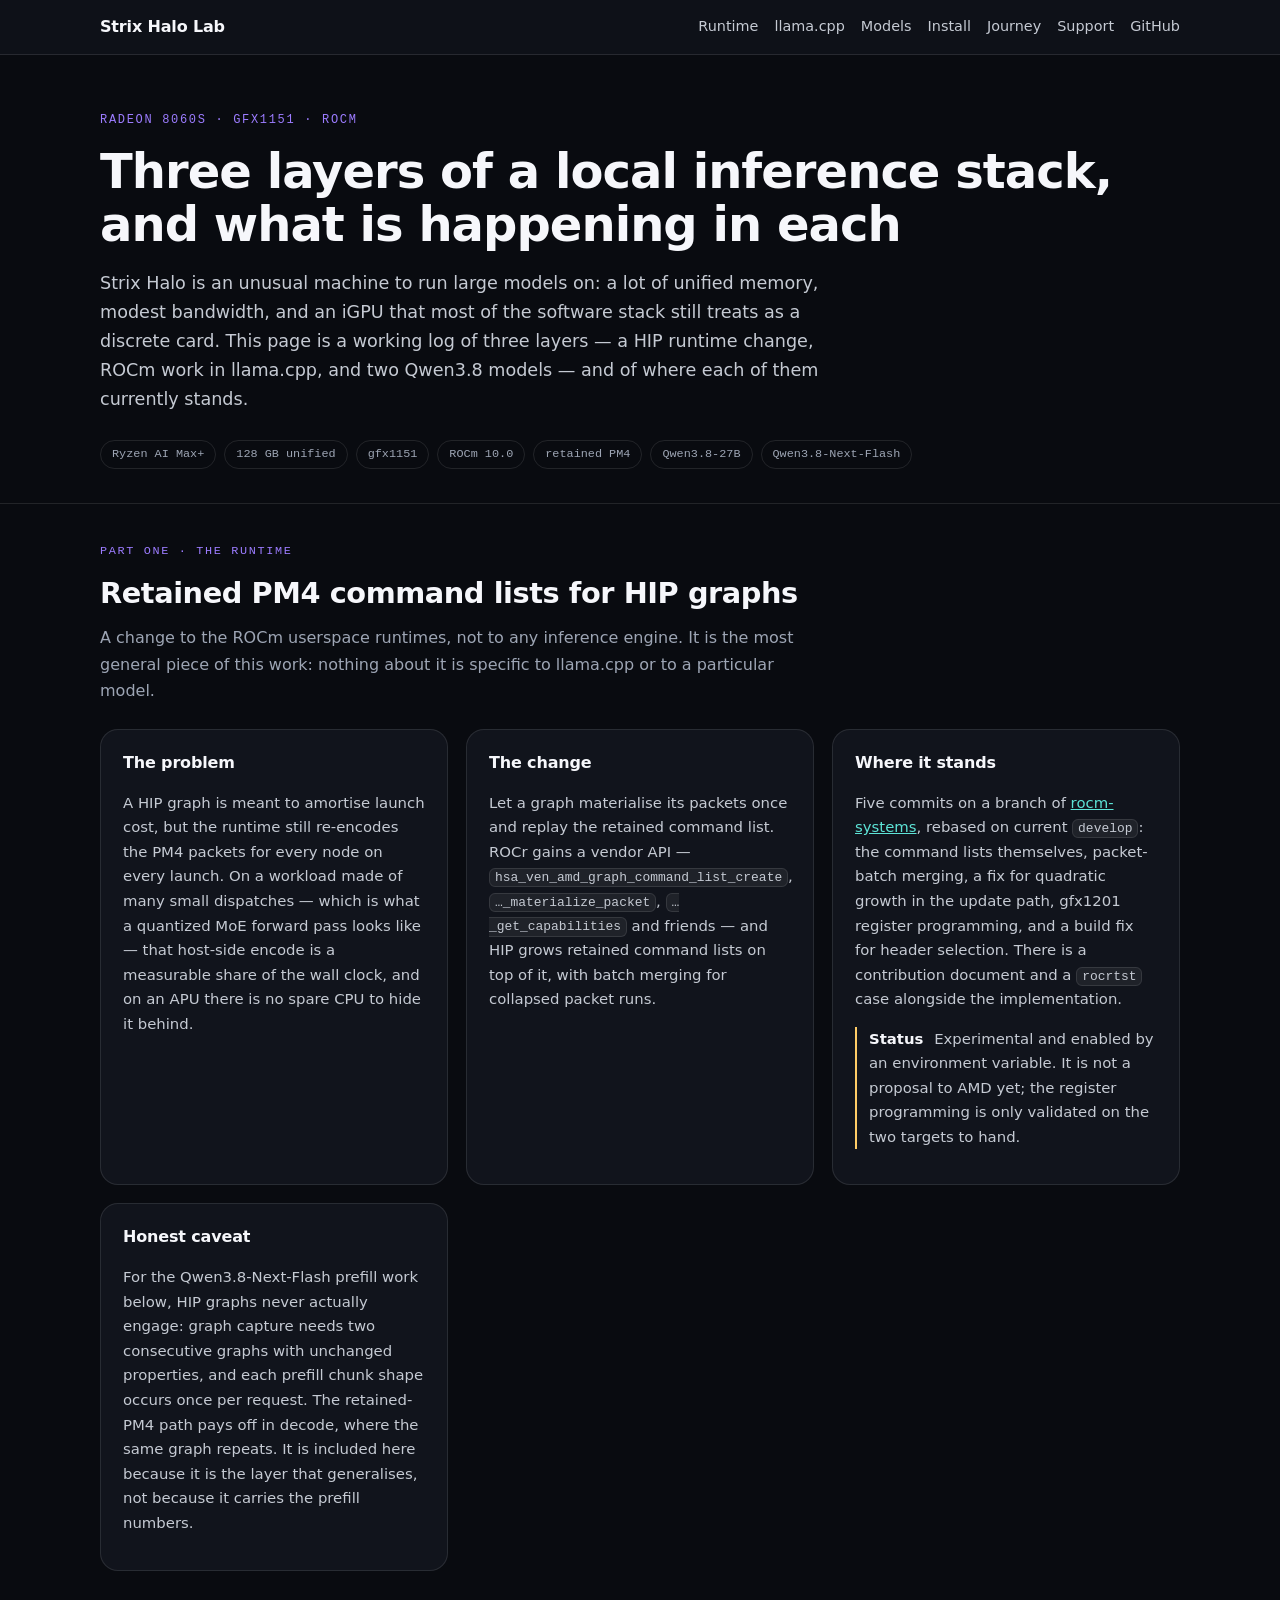
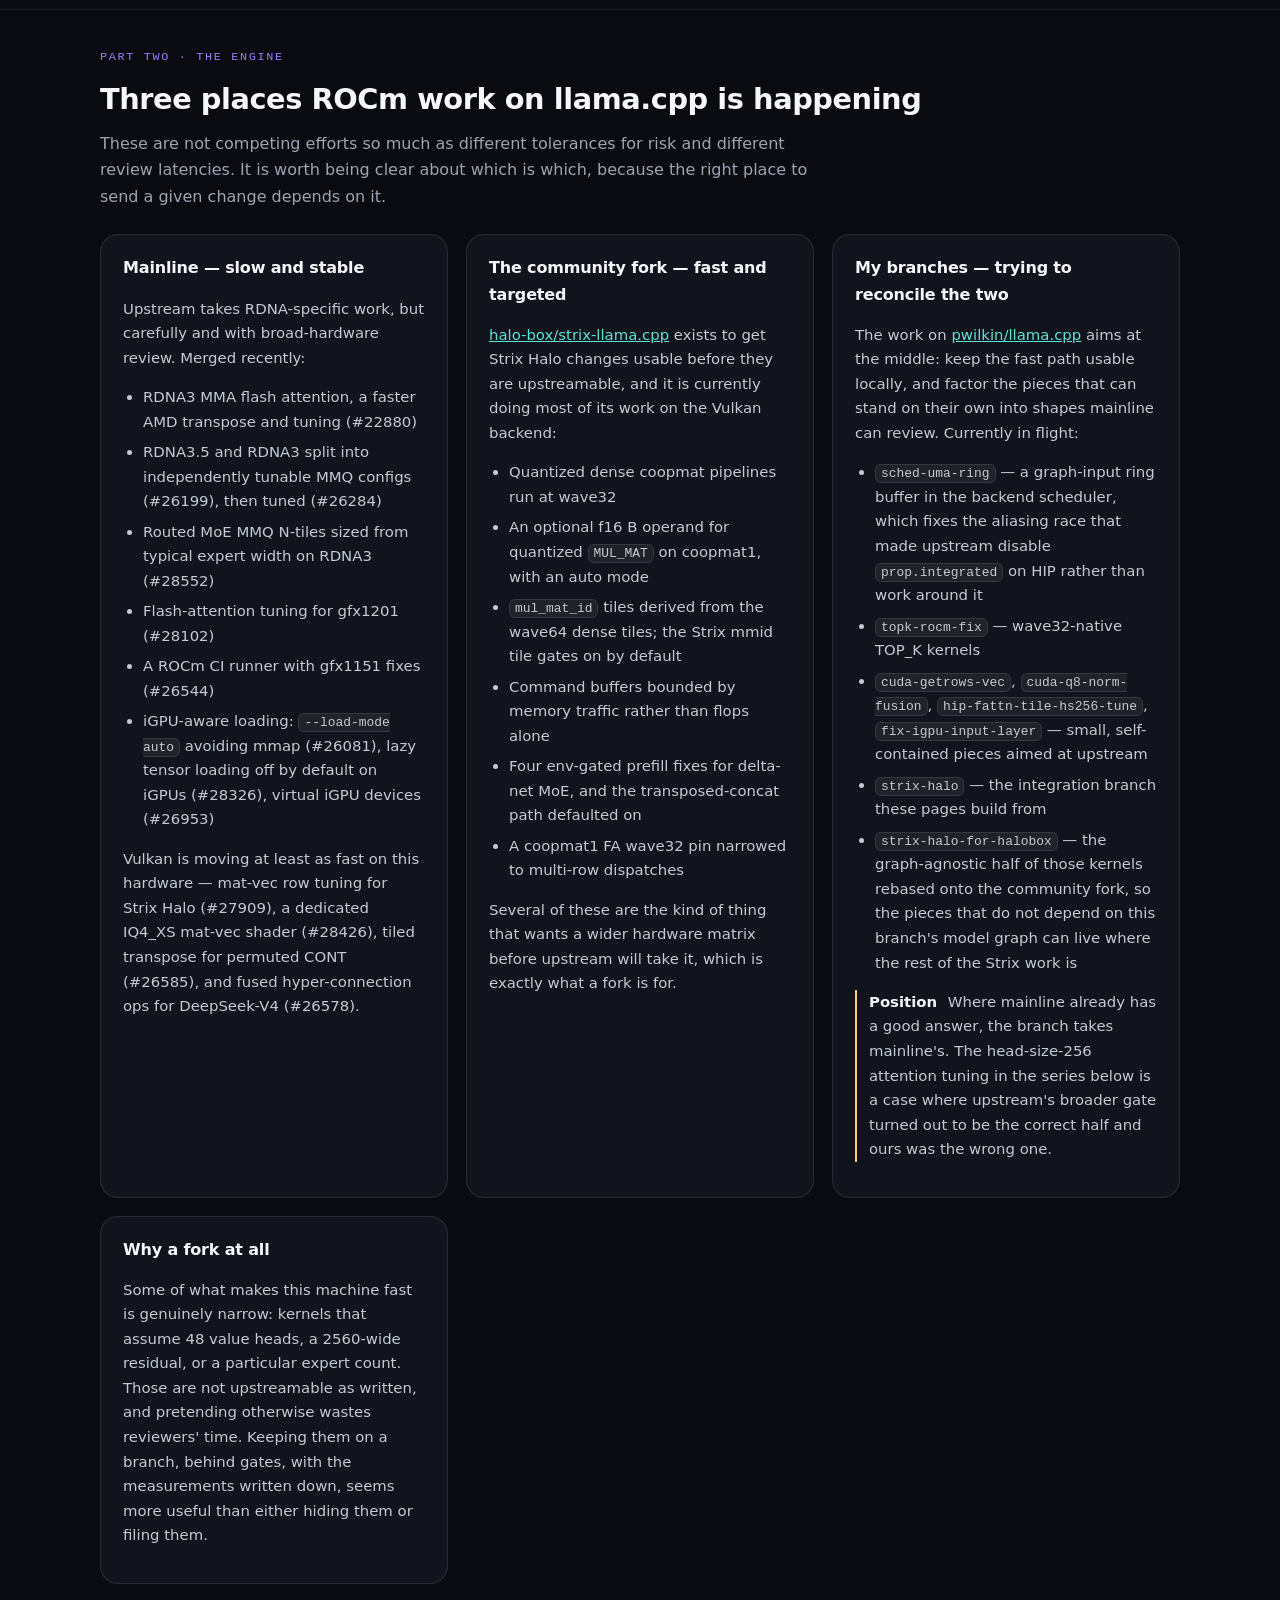
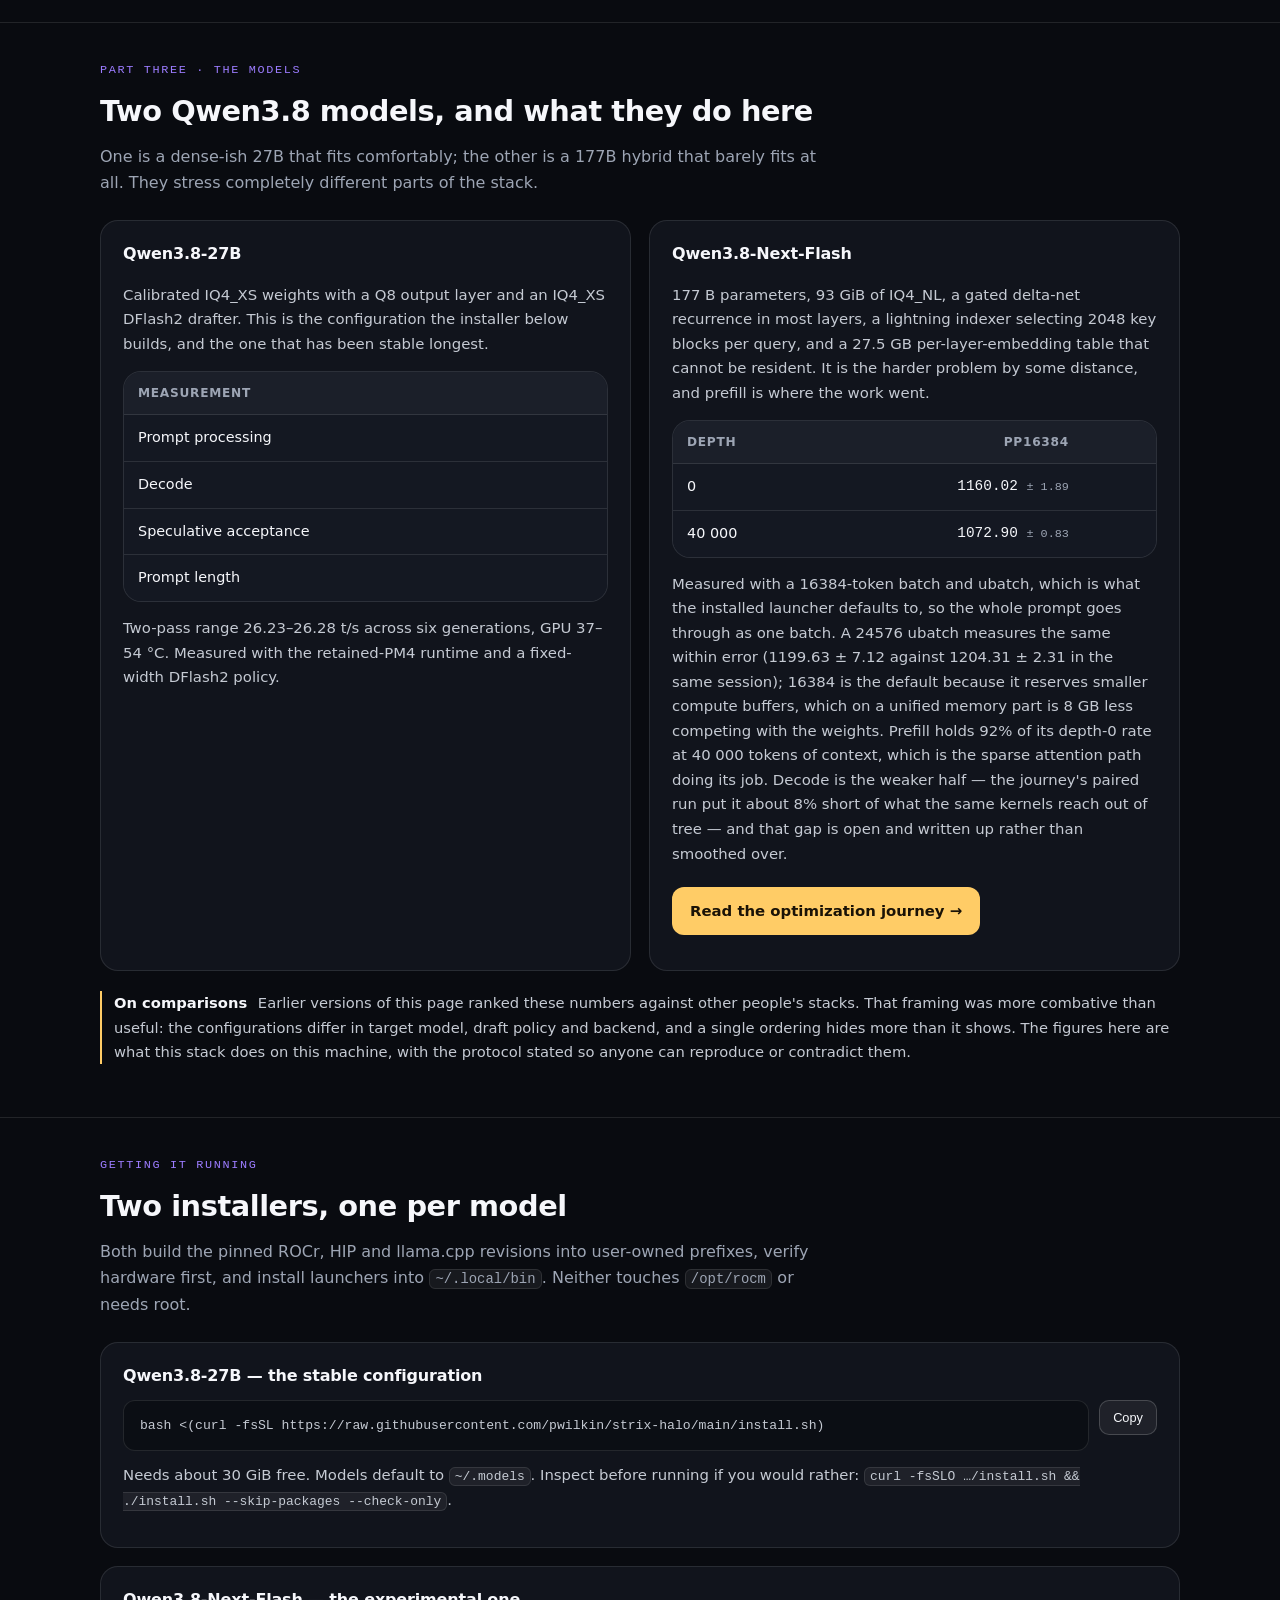
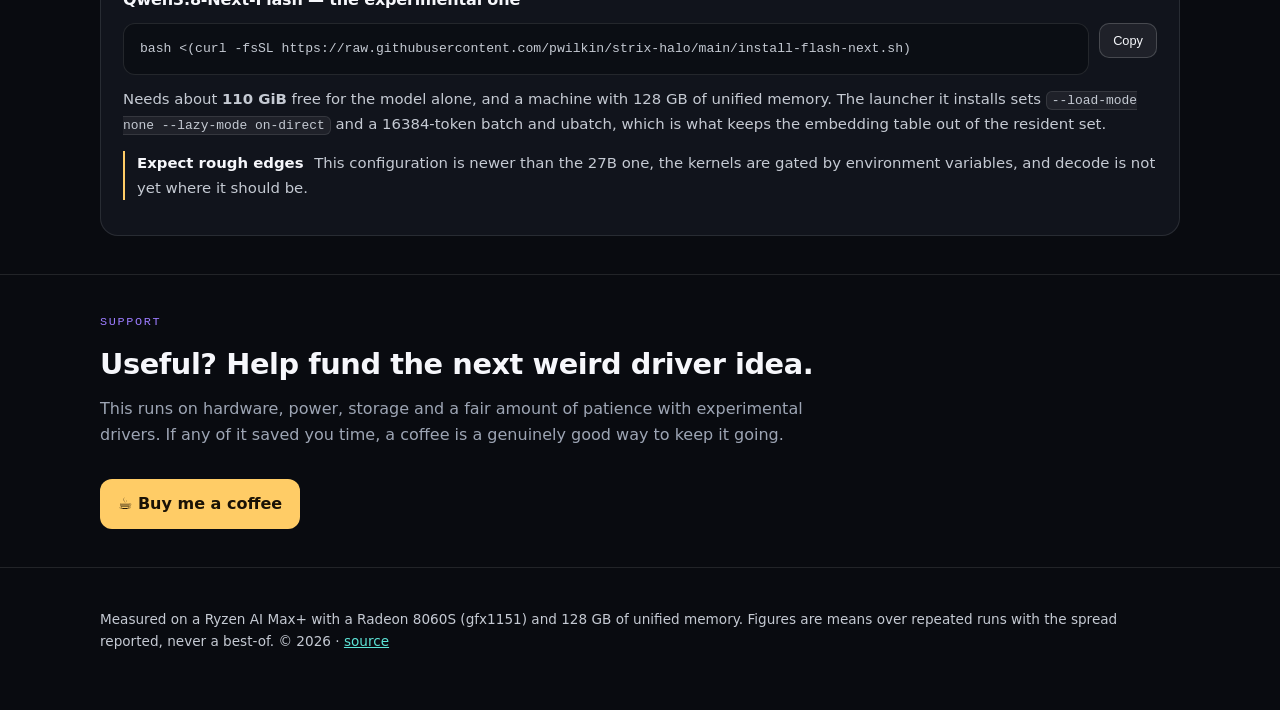
==== commit 1c463252: "site: publish the reworked pages and the Next-Flash installer Measurements are the committed series " ====
--- a/index.html
+++ b/index.html
@@ -134,6 +134,9 @@
             <code>hip-fattn-tile-hs256-tune</code>, <code>fix-igpu-input-layer</code> — small,
             self-contained pieces aimed at upstream</li>
         <li><code>strix-halo</code> — the integration branch these pages build from</li>
+        <li><code>strix-halo-for-halobox</code> &mdash; the graph-agnostic half of those kernels
+            rebased onto the community fork, so the pieces that do not depend on this branch's model
+            graph can live where the rest of the Strix work is</li>
       </ul>
       <p class="note"><span>Position</span> Where mainline already has a good answer, the branch takes
       mainline's. The head-size-256 attention tuning in the series below is a case where upstream's
@@ -180,14 +183,18 @@
       <div class="scroll"><table>
         <thead><tr><th>Depth</th><th style="text-align:right">pp16384</th><th style="text-align:right">tg128</th></tr></thead>
         <tbody>
-          <tr><td>0</td><td class="num">1151.77 <span class="pm">± 8.12</span></td><td class="num">24.13 <span class="pm">± 0.29</span></td></tr>
-          <tr><td>40 000</td><td class="num">1059.82 <span class="pm">± 4.46</span></td><td class="num">15.43 <span class="pm">± 1.77</span></td></tr>
+          <tr><td>0</td><td class="num">1160.02 <span class="pm">± 1.89</span></td><td class="num">26.68 <span class="pm">± 0.47</span></td></tr>
+          <tr><td>40 000</td><td class="num">1072.90 <span class="pm">± 0.83</span></td><td class="num">16.09 <span class="pm">± 0.24</span></td></tr>
         </tbody>
       </table></div>
-      <p style="margin-top:14px">Prefill holds 92% of its depth-0 rate at 40 000 tokens of context,
-      which is the sparse attention path doing its job. Decode is the weaker half and is still
-      roughly a fifth short of what the same kernels reach out of tree — that gap is open and written
-      up rather than smoothed over.</p>
+      <p style="margin-top:14px">Measured with a 16384-token batch and ubatch, which is what the
+      installed launcher defaults to, so the whole prompt goes through as one batch. A 24576 ubatch
+      measures the same within error (1199.63 &plusmn; 7.12 against 1204.31 &plusmn; 2.31 in the same
+      session); 16384 is the default because it reserves smaller compute buffers, which on a unified
+      memory part is 8 GB less competing with the weights. Prefill holds 92% of its depth-0 rate at
+      40 000 tokens of context, which is the sparse attention path doing its job. Decode is the
+      weaker half &mdash; the journey's paired run put it about 8% short of what the same kernels
+      reach out of tree &mdash; and that gap is open and written up rather than smoothed over.</p>
       <p><a class="cta" href="journey.html">Read the optimization journey →</a></p>
     </div>
   </div>
@@ -224,8 +231,8 @@
     </div>
     <p style="margin-top:12px">Needs about <strong>110 GiB</strong> free for the model alone, and a
     machine with 128 GB of unified memory. The launcher it installs sets
-    <code>--load-mode none --lazy-mode on-direct</code> and a 24576-token ubatch, which is what keeps
-    the embedding table out of the resident set.</p>
+    <code>--load-mode none --lazy-mode on-direct</code> and a 16384-token batch and ubatch, which is
+    what keeps the embedding table out of the resident set.</p>
     <p class="note"><span>Expect rough edges</span> This configuration is newer than the 27B one, the
     kernels are gated by environment variables, and decode is not yet where it should be.</p>
   </div>
--- a/site.css
+++ b/site.css
@@ -45,6 +45,7 @@
 .panel ul{margin:0;padding-left:20px}
 .panel li{margin-bottom:6px}
 .panel li:last-child{margin-bottom:0}
+.panel .quote{font-family:var(--mono);font-size:.84rem;line-height:1.6;margin:0}
 .scroll{overflow-x:auto;border:1px solid var(--line);border-radius:var(--radius);background:var(--panel-solid)}
 table{border-collapse:collapse;width:100%;min-width:640px;font-size:.9rem}
 th,td{text-align:left;padding:11px 14px;border-bottom:1px solid var(--line)}
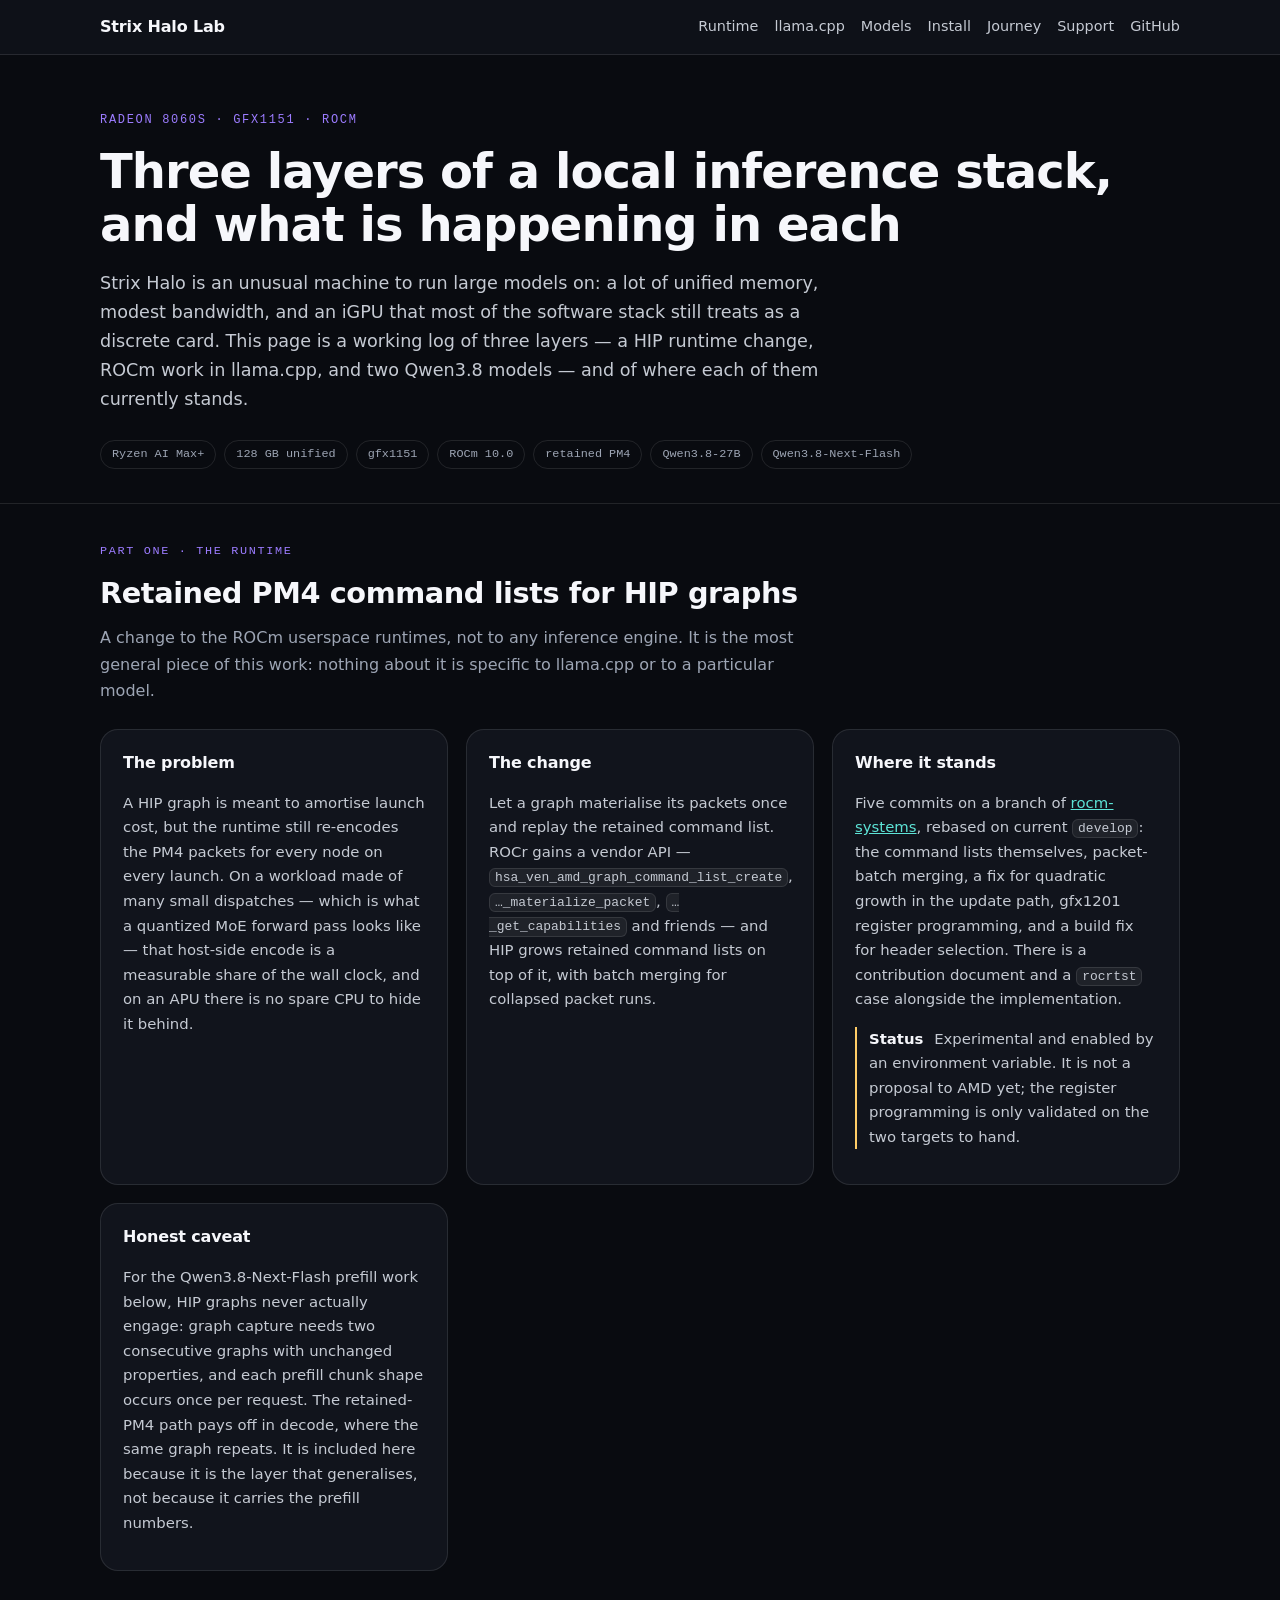
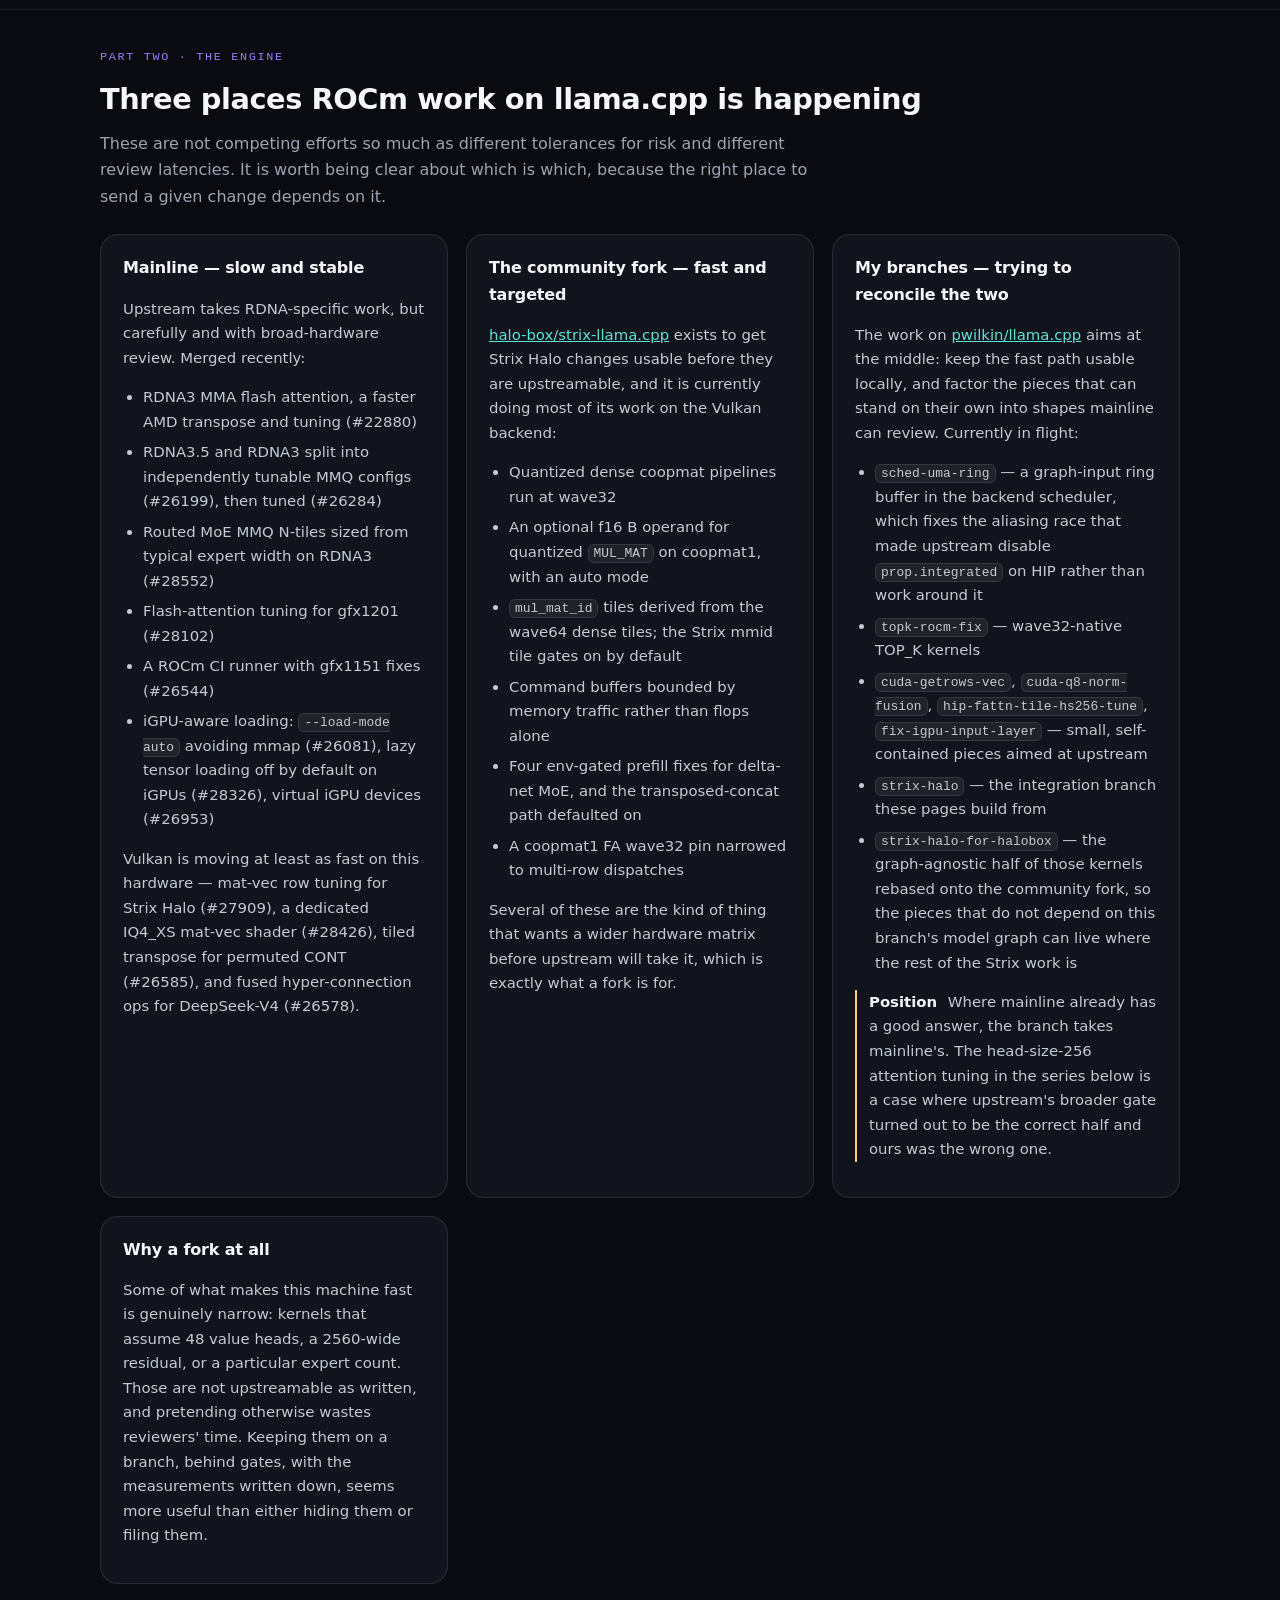
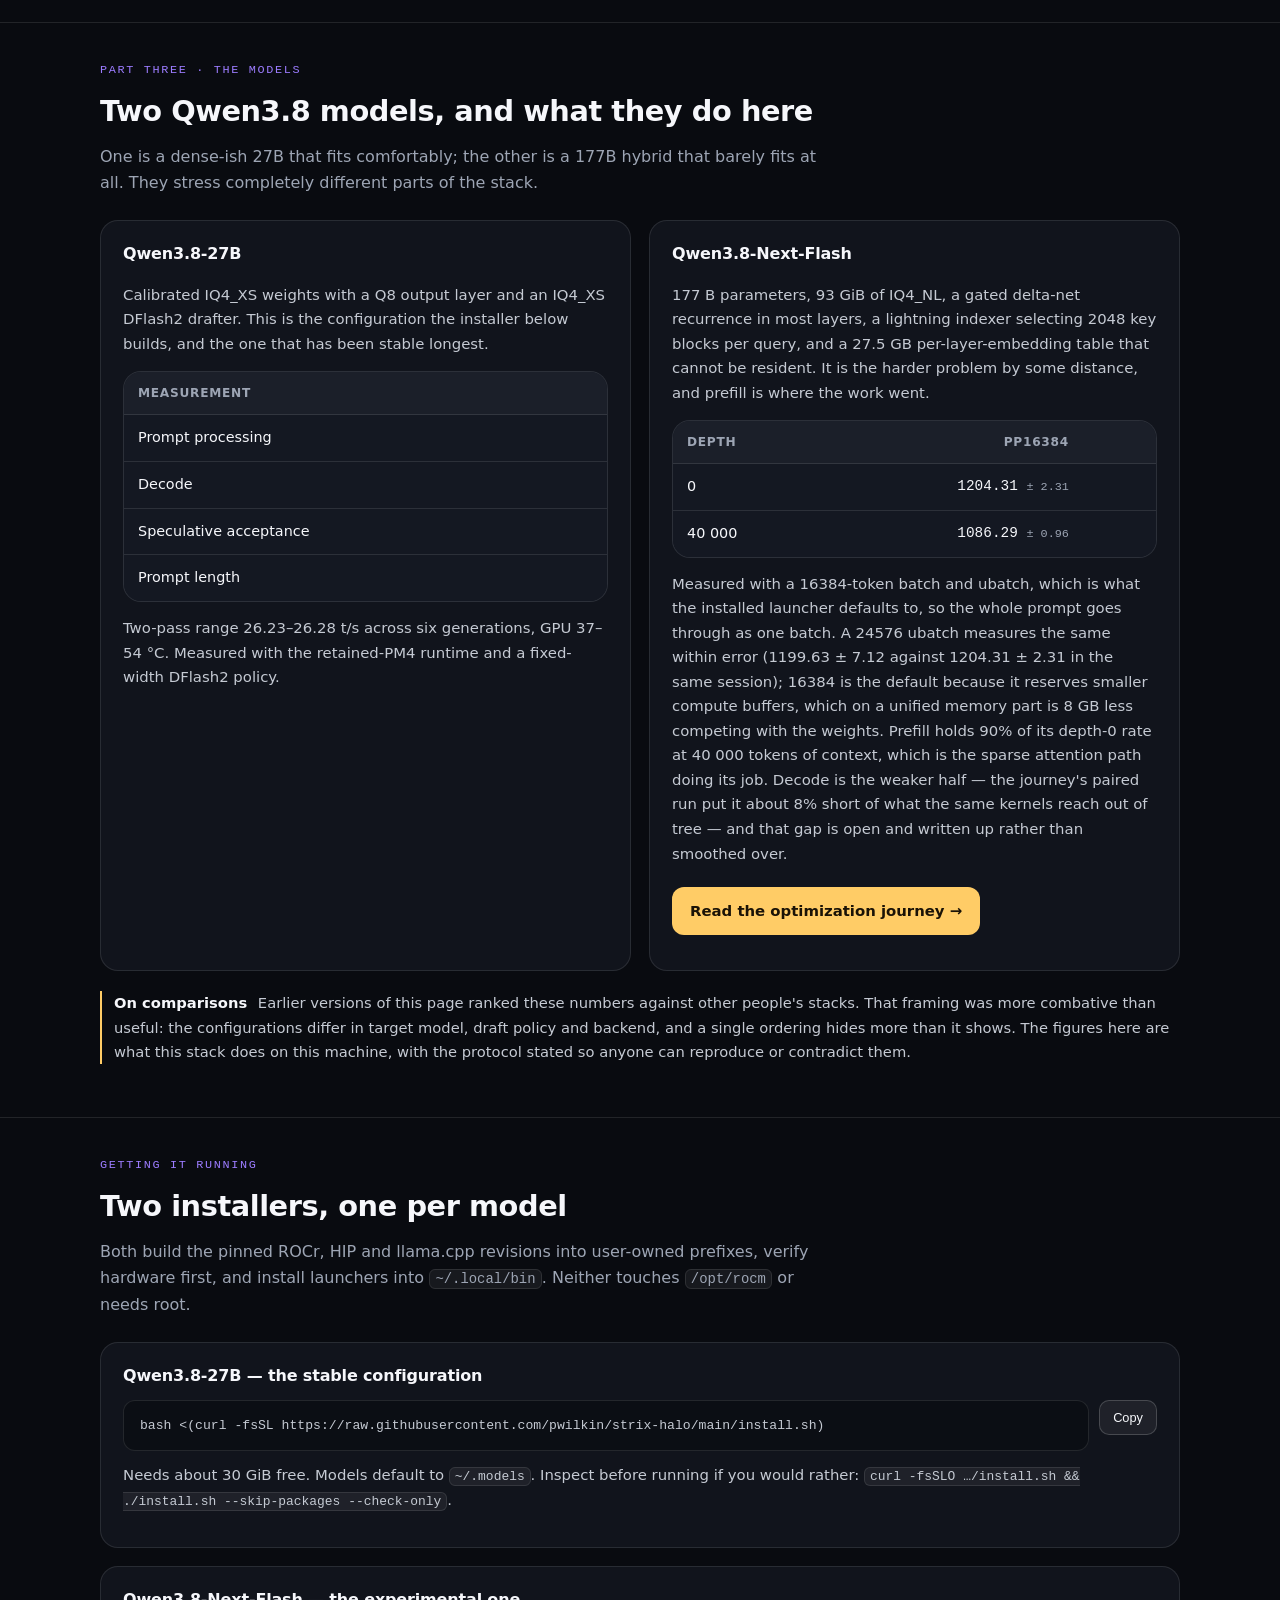
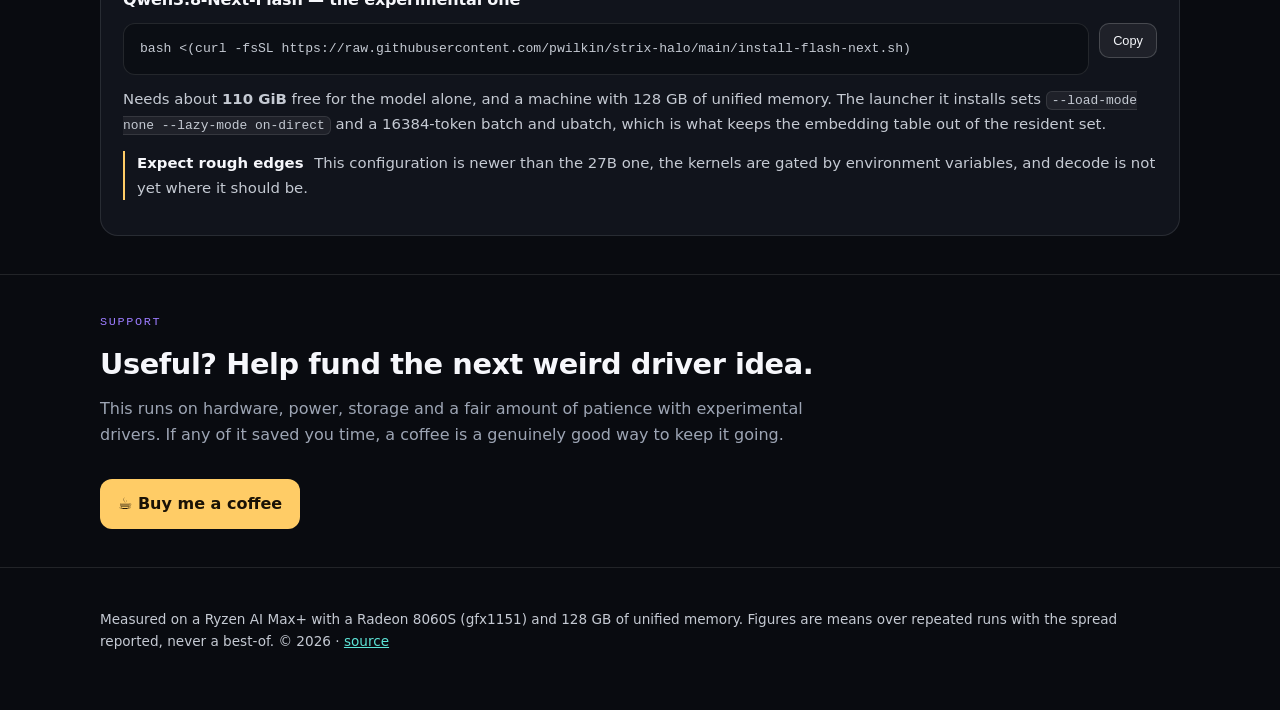
==== commit 98bc5b2a: "site: quote the shipped configuration, not the campaign ubatch index.html described a 16384-token ba" ====
--- a/index.html
+++ b/index.html
@@ -183,15 +183,15 @@
       <div class="scroll"><table>
         <thead><tr><th>Depth</th><th style="text-align:right">pp16384</th><th style="text-align:right">tg128</th></tr></thead>
         <tbody>
-          <tr><td>0</td><td class="num">1160.02 <span class="pm">± 1.89</span></td><td class="num">26.68 <span class="pm">± 0.47</span></td></tr>
-          <tr><td>40 000</td><td class="num">1072.90 <span class="pm">± 0.83</span></td><td class="num">16.09 <span class="pm">± 0.24</span></td></tr>
+          <tr><td>0</td><td class="num">1204.31 <span class="pm">± 2.31</span></td><td class="num">26.28 <span class="pm">± 0.29</span></td></tr>
+          <tr><td>40 000</td><td class="num">1086.29 <span class="pm">± 0.96</span></td><td class="num">16.63 <span class="pm">± 0.14</span></td></tr>
         </tbody>
       </table></div>
       <p style="margin-top:14px">Measured with a 16384-token batch and ubatch, which is what the
       installed launcher defaults to, so the whole prompt goes through as one batch. A 24576 ubatch
       measures the same within error (1199.63 &plusmn; 7.12 against 1204.31 &plusmn; 2.31 in the same
       session); 16384 is the default because it reserves smaller compute buffers, which on a unified
-      memory part is 8 GB less competing with the weights. Prefill holds 92% of its depth-0 rate at
+      memory part is 8 GB less competing with the weights. Prefill holds 90% of its depth-0 rate at
       40 000 tokens of context, which is the sparse attention path doing its job. Decode is the
       weaker half &mdash; the journey's paired run put it about 8% short of what the same kernels
       reach out of tree &mdash; and that gap is open and written up rather than smoothed over.</p>
